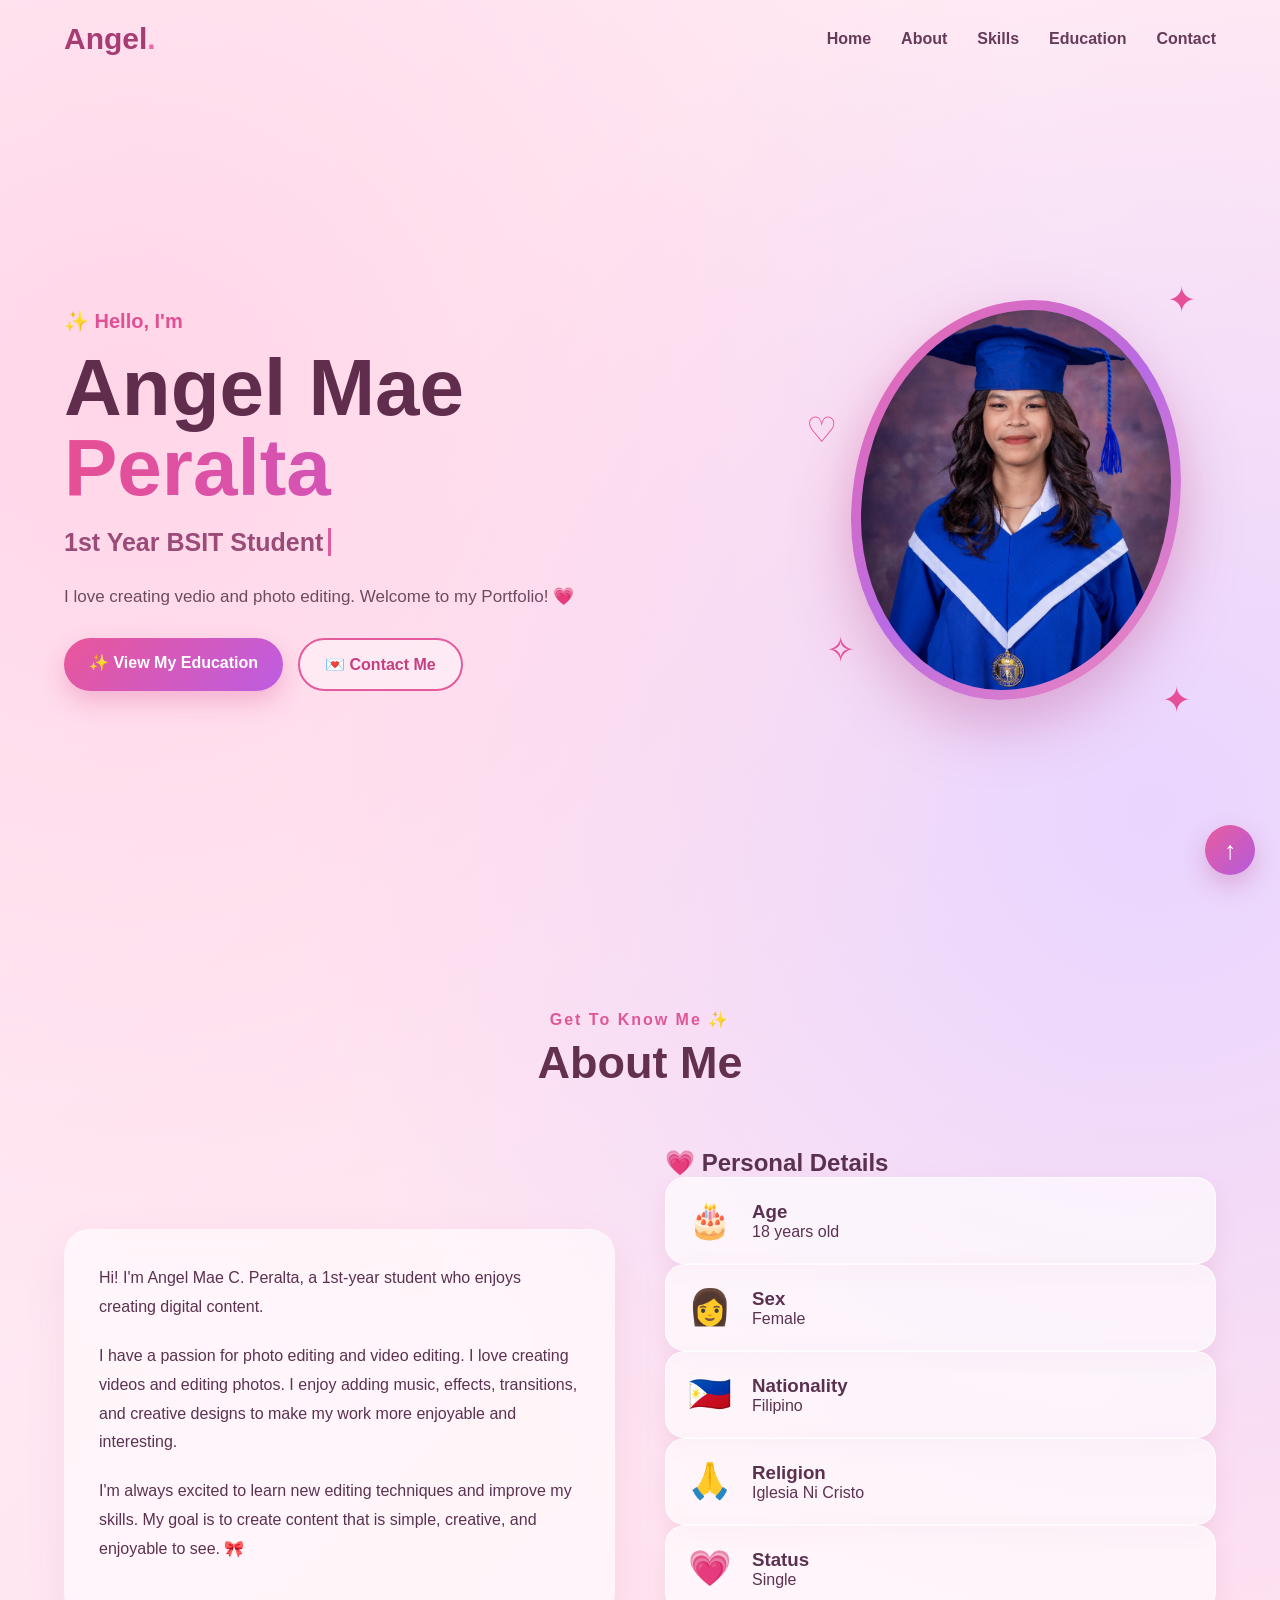
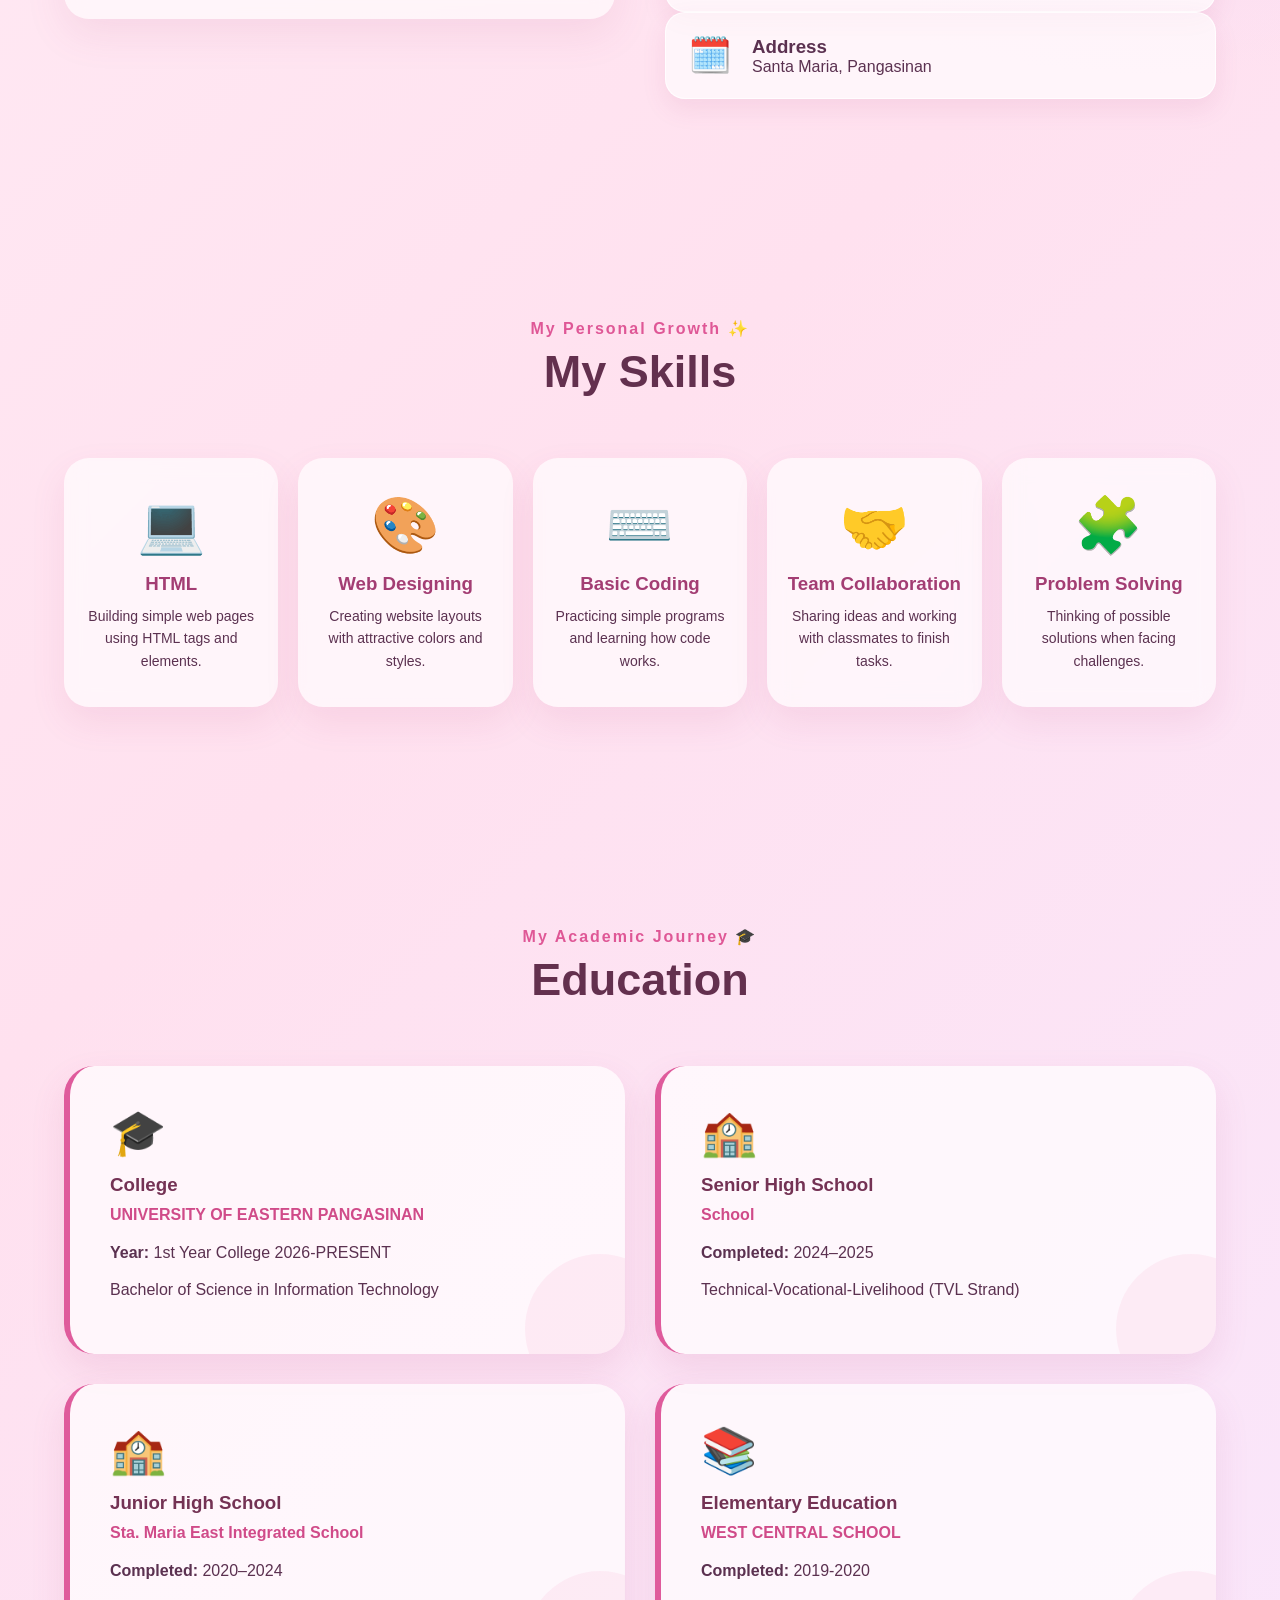
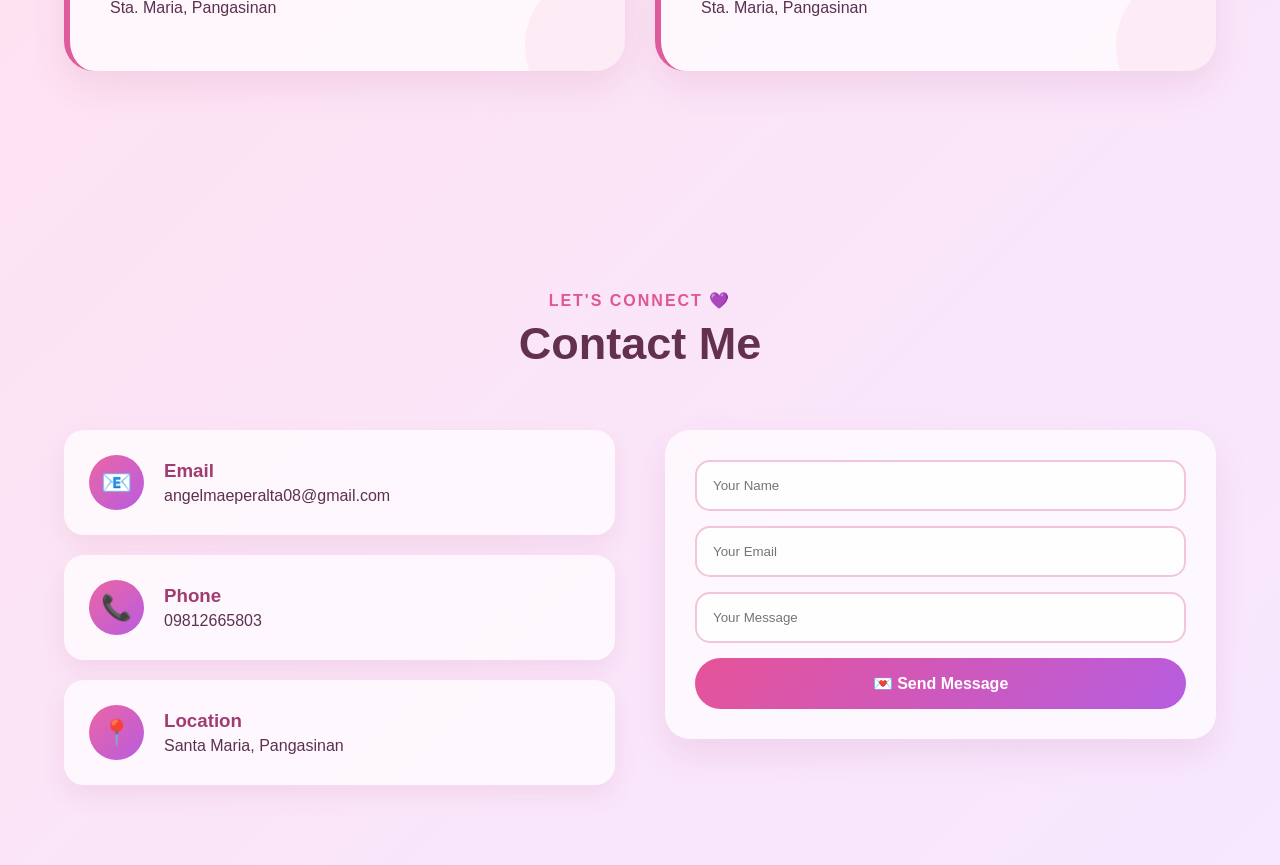
==== angel.html @ d934fa75 "Update angel.html" ====
<!DOCTYPE html>
<html lang="en">

<head>
    <meta charset="UTF-8">
    <meta name="viewport" content="width=device-width, initial-scale=1.0">

    <title>Angel Mae C. Peralta | Portfolio</title>

    <link rel="stylesheet" href="Angel.css">
</head>

<body>

    <!-- Floating Background -->
    <div class="floating-hearts">
        <span>♡</span>
        <span>♡</span>
        <span>✦</span>
        <span>♡</span>
        <span>✧</span>
        <span>♡</span>
        <span>✦</span>
    </div>

    <!-- NAVBAR -->
    <header>
        <nav class="navbar">

            <a href="#home" class="logo">
                Angel<span>.</span>
            </a>

            <ul class="nav-links">
                <li><a href="#home">Home</a></li>
                <li><a href="#about">About</a></li>
                <li><a href="#skills">Skills</a></li>
                <li><a href="#education">Education</a></li>
                <li><a href="#contact">Contact</a></li>
            </ul>

        </nav>
    </header>

    <!-- HERO -->
    <section id="home" class="hero">

        <div class="hero-content reveal">

            <p class="hello">✨ Hello, I'm</p>

            <h1>
                Angel Mae
                <span>Peralta</span>
            </h1>

            <h2>
                <span class="typing">1st Year BSIT Student</span>
            </h2>

            <p class="hero-description">
                 I love creating vedio and photo editing. Welcome to my Portfolio! 💗
            </p>

            <div class="hero-buttons">

                <a href="#education" class="btn primary-btn">
                    ✨ View My Education
                </a>

                <a href="#contact" class="btn secondary-btn">
                    💌 Contact Me
                </a>

            </div>

        </div>

        <div class="hero-image reveal">

            <div class="image-container">

                <div class="image-glow"></div>

                <!-- Change this to her actual picture filename -->
                <img src="angel.jfif" alt="Mariane Nicole Carreon">

            </div>

            <div class="sparkle sparkle-one">✦</div>
            <div class="sparkle sparkle-two">✧</div>
            <div class="sparkle sparkle-three">♡</div>
            <div class="sparkle sparkle-four">✦</div>

        </div>

    </section>

    <!-- ABOUT -->
    <section id="about" class="section">

        <div class="section-title reveal">
            <p>Get To Know Me ✨</p>
            <h2>About Me</h2>
        </div>

        <div class="about-content">

            <div class="about-text reveal">

                <p>
                    Hi! I'm Angel Mae C. Peralta,
                    a 1st-year student who enjoys creating digital 
                    content.
                </p>

                <p>
                    I have a passion for photo editing
                    and video editing. I love creating 
                    videos and editing photos. I enjoy adding music,
                    effects, transitions, and creative designs to make my
                    work more enjoyable and interesting.
                </p>

                <p>
                    I'm always excited to learn new editing techniques 
                    and improve my skills. My goal is to create content 
                    that is simple, creative, and enjoyable to see. 🎀
                </p>

            </div>

            <!-- PERSONAL INFORMATION BELOW -->
        <div class="personal-information reveal">
            <h2 class="personal-title">💗 Personal Details</h2>

            <div class="personal-grid">

                <div class="info-box">
                    <span class="info-icon">🎂</span>
                    <div>
                        <h3>Age</h3>
                        <p>18 years old</p>
                    </div>
                </div>

                <div class="info-box">
                    <span class="info-icon">👩</span>
                    <div>
                        <h3>Sex</h3>
                        <p>Female</p>
                    </div>
                </div>

                <div class="info-box">
                    <span class="info-icon">🇵🇭</span>
                    <div>
                        <h3>Nationality</h3>
                        <p>Filipino</p>
                    </div>
                </div>

                <div class="info-box">
                    <span class="info-icon">🙏</span>
                    <div>
                        <h3>Religion</h3>
                        <p>Iglesia Ni Cristo</p>
                    </div>
                </div>

                <div class="info-box">
                    <span class="info-icon">💗</span>
                    <div>
                        <h3>Status</h3>
                        <p>Single</p>
                    </div>
                </div>

                <div class="info-box">
                    <span class="info-icon">🗓️</span>
                    <div>
                        <h3>Address</h3>
                        <p>Santa Maria, Pangasinan</p>
                    </div>
               
                </div>

            </div>
        </div>

    </div>
</section>
            </div>

        </div>
    </div>

    
 </section>
 
    <!-- SKILLS -->
<section id="skills" class="section">

    <div class="section-title reveal">
        <p>My Personal Growth ✨</p>
        <h2>My Skills</h2>
    </div>

    <div class="skills-container">

        <div class="skill-card reveal">
            <div class="skill-icon">💻</div>
            <h3>HTML</h3>
            <p>Building simple web pages using HTML tags and elements.</p>
        </div>

        <div class="skill-card reveal">
            <div class="skill-icon">🎨</div>
            <h3>Web Designing</h3>
            <p>Creating website layouts with attractive colors and styles.</p>
        </div>

        <div class="skill-card reveal">
            <div class="skill-icon">⌨️</div>
            <h3>Basic Coding</h3>
            <p>Practicing simple programs and learning how code works.</p>
        </div>

        <div class="skill-card reveal">
            <div class="skill-icon">🤝</div>
            <h3>Team Collaboration</h3>
            <p>Sharing ideas and working with classmates to finish tasks.</p>
        </div>

        <div class="skill-card reveal">
            <div class="skill-icon">🧩</div>
            <h3>Problem Solving</h3>
            <p>Thinking of possible solutions when facing challenges.</p>
        </div>

    </div>

</section>

        </div>

    </section>

    <!-- EDUCATION -->
    <section id="education" class="section">

        <div class="section-title reveal">
            <p>My Academic Journey 🎓</p>
            <h2>Education</h2>
        </div>

        <div class="education-container">

            <div class="education-card reveal">

                <span class="education-icon">🎓</span>

                <h3>
                    College
                </h3>

                <h4>
                    UNIVERSITY OF EASTERN PANGASINAN
                </h4>

                <p>
                    <strong>Year:</strong> 1st Year College 2026-PRESENT
                </p>

                <p>
                    Bachelor of Science in Information Technology
                </p>

            </div>


            <div class="education-card reveal">

                <span class="education-icon">🏫</span>

                <h3>
                    Senior High School 
                </h3>

                <h4>
                     School
                </h4>

                <p>
                    <strong>Completed:</strong> 2024–2025
                </p>

                <p>
                     Technical-Vocational-Livelihood (TVL Strand) 
                </p>

            </div>


            <div class="education-card reveal">

                <span class="education-icon">🏫</span>

                <h3>
                    Junior High School 
                </h3>

                <h4>
                    Sta. Maria East Integrated School
                </h4>

                <p>
                    <strong>Completed:</strong> 2020–2024
                </p>

                <p>
                     Sta. Maria, Pangasinan 
                </p>

            </div>

            <div class="education-card reveal">

                <span class="education-icon">📚</span>

                <h3>
                    Elementary Education
                </h3>

                <h4>
                    WEST CENTRAL SCHOOL
                </h4>

                <p>
                    <strong>Completed:</strong> 2019-2020
                </p>

                <p>
                    Sta. Maria, Pangasinan
                </p>

            </div>

        </div>

    </section>

    <!-- Contact Section -->
<section id="contact" class="section contact-section">

    <div class="section-title">
        <p>LET'S CONNECT 💜</p>
        <h2>Contact Me</h2>
    </div>

    <div class="contact-container">

        <!-- Left Side -->
        <div class="contact-details">

            <div class="contact-box">
                <div class="contact-icon email-icon">📧</div>

                <div>
                    <h3>Email</h3>
                    <p>angelmaeperalta08@gmail.com</p>
                </div>
            </div>

            <div class="contact-box">
                <div class="contact-icon phone-icon">📞</div>

                <div>
                    <h3>Phone</h3>
                    <p>09812665803</p>
                </div>
            </div>

            <div class="contact-box">
                <div class="contact-icon location-icon">📍</div>

                <div>
                    <h3>Location</h3>
                    <p>Santa Maria, Pangasinan</p>
                </div>
            </div>

        </div>


        <!-- Right Side -->
        <form class="contact-form">

            <input
                type="text"
                placeholder="Your Name"
                required
            >

            <input
                type="email"
                placeholder="Your Email"
                required
            >

            <input
                placeholder="Your Message"
                required
            ></textarea>

            <button type="submit">
                💌 Send Message
            </button>

        </form>

    </div>


    </section>

    <!-- BACK TO TOP -->
    <a href="#home" class="back-top">↑</a>

    <!-- JAVASCRIPT -->
    <script>

        /* Scroll Reveal */
        const reveals = document.querySelectorAll(".reveal");

        const observer = new IntersectionObserver(
            (entries) => {
                entries.forEach((entry) => {
                    if (entry.isIntersecting) {
                        entry.target.classList.add("active");
                    }
                });
            },
            {
                threshold: 0.15
            }
        );

        reveals.forEach((element) => {
            observer.observe(element);
        });

        /* Typing Effect */
        const words = [
            "1st Year BSIT Student",
            "Future IT Professional",
            "Web Development Learner",
            "Technology Enthusiast"
        ];

        let wordIndex = 0;
        let charIndex = 0;
        let deleting = false;

        const typing = document.querySelector(".typing");

        function typeEffect() {

            const currentWord = words[wordIndex];

            if (!deleting) {

                typing.textContent =
                    currentWord.substring(0, charIndex + 1);

                charIndex++;

                if (charIndex === currentWord.length) {
                    deleting = true;
                    setTimeout(typeEffect, 1500);
                    return;
                }

            } else {

                typing.textContent =
                    currentWord.substring(0, charIndex - 1);

                charIndex--;

                if (charIndex === 0) {
                    deleting = false;
                    wordIndex = (wordIndex + 1) % words.length;
                }

            }

            setTimeout(typeEffect, deleting ? 50 : 100);
        }

        typeEffect();

        /* Navbar Scroll Effect */
        window.addEventListener("scroll", () => {

            const header = document.querySelector("header");

            if (window.scrollY > 50) {
                header.classList.add("scrolled");
            } else {
                header.classList.remove("scrolled");
            }

        });

    </script>

</body>
</html>
---- Angel.css ----
/* =========================================
   RESET
========================================= */

* {
    margin: 0;
    padding: 0;
    box-sizing: border-box;
}

html {
    scroll-behavior: smooth;
}

body {
    font-family: "Trebuchet MS", Arial, sans-serif;

    background:
        radial-gradient(
            circle at 10% 10%,
            #ffd6e8 0,
            transparent 25%
        ),
        radial-gradient(
            circle at 90% 20%,
            #e9d5ff 0,
            transparent 25%
        ),
        linear-gradient(
            135deg,
            #fff0f7,
            #ffe1ef,
            #f7e8ff
        );

    color: #5b3150;
    overflow-x: hidden;
}


/* =========================================
   FLOATING BACKGROUND
========================================= */

.floating-hearts {
    position: fixed;
    inset: 0;
    pointer-events: none;
    z-index: -1;
    overflow: hidden;
}

.floating-hearts span {
    position: absolute;
    bottom: -50px;

    color: rgba(236, 90, 160, 0.35);

    font-size: 25px;

    animation:
        floatUp 12s linear infinite;
}

.floating-hearts span:nth-child(1) {
    left: 10%;
    animation-delay: 0s;
}

.floating-hearts span:nth-child(2) {
    left: 25%;
    animation-delay: 3s;
}

.floating-hearts span:nth-child(3) {
    left: 40%;
    animation-delay: 6s;
}

.floating-hearts span:nth-child(4) {
    left: 55%;
    animation-delay: 1s;
}

.floating-hearts span:nth-child(5) {
    left: 70%;
    animation-delay: 4s;
}

.floating-hearts span:nth-child(6) {
    left: 85%;
    animation-delay: 7s;
}

.floating-hearts span:nth-child(7) {
    left: 95%;
    animation-delay: 2s;
}

@keyframes floatUp {

    0% {
        transform:
            translateY(0)
            rotate(0deg);
        opacity: 0;
    }

    10% {
        opacity: 1;
    }

    50% {
        transform:
            translateY(-50vh)
            rotate(180deg);
    }

    100% {
        transform:
            translateY(-110vh)
            rotate(360deg);
        opacity: 0;
    }
}


/* =========================================
   NAVBAR
========================================= */

header {
    position: fixed;
    top: 0;
    left: 0;

    width: 100%;

    z-index: 1000;

    transition: 0.4s;
}

header.scrolled {
    background: rgba(255, 255, 255, 0.75);

    backdrop-filter: blur(15px);

    box-shadow:
        0 5px 25px rgba(180, 65, 130, 0.15);
}

.navbar {
    width: 90%;
    max-width: 1200px;

    margin: auto;

    padding: 22px 0;

    display: flex;
    justify-content: space-between;
    align-items: center;
}

.logo {
    text-decoration: none;

    font-size: 30px;
    font-weight: bold;

    color: #a83b72;

    transition: 0.3s;
}

.logo span {
    color: #ed68a5;
}

.logo:hover {
    transform: scale(1.1);
}

.nav-links {
    display: flex;

    list-style: none;

    gap: 30px;
}

.nav-links a {
    position: relative;

    text-decoration: none;

    color: #663b58;

    font-weight: bold;

    transition: 0.3s;
}

.nav-links a::after {
    content: "";

    position: absolute;

    left: 50%;
    bottom: -8px;

    width: 0;
    height: 3px;

    border-radius: 10px;

    background: #e85b9d;

    transform: translateX(-50%);

    transition: 0.3s;
}

.nav-links a:hover {
    color: #e24991;
}

.nav-links a:hover::after {
    width: 100%;
}


/* =========================================
   HERO
========================================= */

.hero {
    min-height: 100vh;

    width: 90%;
    max-width: 1200px;

    margin: auto;

    display: flex;

    justify-content: space-between;
    align-items: center;

    gap: 60px;

    padding-top: 100px;
}

.hero-content {
    flex: 1;
}

.hello {
    color: #e25094;

    font-size: 20px;
    font-weight: bold;

    margin-bottom: 15px;

    animation:
        slideDown 1s ease;
}

.hero h1 {
    font-size: clamp(45px, 7vw, 80px);

    line-height: 1;

    color: #602d4d;

    animation:
        slideLeft 1s ease;
}

.hero h1 span {
    display: block;

    background:
        linear-gradient(
            90deg,
            #e64f94,
            #b65be8,
            #e64f94
        );

    background-size: 200%;

    -webkit-background-clip: text;
    -webkit-text-fill-color: transparent;

    animation:
        gradientMove 4s linear infinite;
}

.hero h2 {
    margin-top: 20px;

    color: #9b4b78;

    font-size: 25px;
}

.typing {
    border-right: 3px solid #e45a9c;

    padding-right: 5px;

    animation:
        blink 0.7s infinite;
}

@keyframes blink {

    50% {
        border-color: transparent;
    }
}

.hero-description {
    max-width: 600px;

    margin: 25px 0;

    line-height: 1.8;

    font-size: 17px;

    color: #704961;
}


/* =========================================
   BUTTONS
========================================= */

.hero-buttons {
    display: flex;

    gap: 15px;

    flex-wrap: wrap;
}

.btn {
    display: inline-block;

    padding: 15px 25px;

    border-radius: 50px;

    text-decoration: none;

    font-weight: bold;

    transition: 0.4s;

    position: relative;

    overflow: hidden;
}

.primary-btn {
    background:
        linear-gradient(
            135deg,
            #e95699,
            #bd5de2
        );

    color: white;

    box-shadow:
        0 10px 25px rgba(220, 72, 145, 0.3);
}

.primary-btn:hover {
    transform:
        translateY(-6px)
        scale(1.03);

    box-shadow:
        0 15px 35px rgba(220, 72, 145, 0.45);
}

.secondary-btn {
    border: 2px solid #e35b9c;

    color: #c63f80;

    background: rgba(255,255,255,0.4);
}

.secondary-btn:hover {
    background: #e35b9c;

    color: white;

    transform: translateY(-6px);
}


/* =========================================
   HERO IMAGE
========================================= */

.hero-image {
    position: relative;

    width: 400px;
    height: 500px;

    display: flex;

    justify-content: center;
    align-items: center;
}

.image-container {
    position: relative;

    width: 330px;
    height: 400px;

    padding: 10px;

    border-radius:
        55% 45% 55% 45%;

    background:
        linear-gradient(
            135deg,
            #f16ca9,
            #b86be5,
            #f58ab9
        );

    animation:
        morph 8s ease-in-out infinite,
        floatImage 4s ease-in-out infinite;

    box-shadow:
        0 25px 60px rgba(181, 69, 133, 0.35);
}

.image-container img {
    width: 100%;
    height: 100%;

    object-fit: cover;

    border-radius:
        55% 45% 55% 45%;

    display: block;
}

.image-glow {
    position: absolute;

    inset: -25px;

    border-radius: 50%;

    background:
        radial-gradient(
            circle,
            rgba(239, 100, 171, 0.35),
            transparent 65%
        );

    z-index: -1;

    animation:
        pulse 2s ease-in-out infinite;
}

@keyframes morph {

    0%, 100% {
        border-radius:
            55% 45% 55% 45%;
    }

    50% {
        border-radius:
            45% 55% 45% 55%;
    }
}

@keyframes floatImage {

    0%, 100% {
        transform: translateY(0);
    }

    50% {
        transform: translateY(-18px);
    }
}

@keyframes pulse {

    0%, 100% {
        transform: scale(0.9);
        opacity: 0.5;
    }

    50% {
        transform: scale(1.15);
        opacity: 1;
    }
}


/* =========================================
   SPARKLES
========================================= */

.sparkle {
    position: absolute;

    color: #e64f99;

    font-size: 35px;

    animation:
        sparkleMove 2s ease-in-out infinite;
}

.sparkle-one {
    top: 30px;
    right: 20px;
}

.sparkle-two {
    bottom: 80px;
    left: 10px;

    animation-delay: 0.5s;
}

.sparkle-three {
    top: 160px;
    left: -10px;

    animation-delay: 1s;
}

.sparkle-four {
    bottom: 30px;
    right: 25px;

    animation-delay: 1.5s;
}

@keyframes sparkleMove {

    0%, 100% {
        transform:
            scale(1)
            rotate(0deg);
        opacity: 0.5;
    }

    50% {
        transform:
            scale(1.5)
            rotate(180deg);
        opacity: 1;
    }
}


/* =========================================
   SECTIONS
========================================= */

.section {
    width: 90%;
    max-width: 1200px;

    margin: auto;

    padding: 110px 0;
}

.section-title {
    text-align: center;

    margin-bottom: 60px;
}

.section-title p {
    color: #df5796;

    font-weight: bold;

    letter-spacing: 2px;
}

.section-title h2 {
    font-size: 45px;

    margin-top: 8px;

    color: #63304e;
}


/* =========================================
   SCROLL REVEAL
========================================= */

.reveal {
    opacity: 0;

    transform:
        translateY(60px);

    transition:
        opacity 0.8s ease,
        transform 0.8s ease;
}

.reveal.active {
    opacity: 1;

    transform:
        translateY(0);
}


/* =========================================
   ABOUT
========================================= */

.about-content {
    display: grid;

    grid-template-columns:
        1fr 1fr;

    gap: 50px;

    align-items: center;
}

.about-text {
    background:
        rgba(255,255,255,0.6);

    padding: 35px;

    border-radius: 25px;

    box-shadow:
        0 15px 40px rgba(173, 72, 125, 0.1);

    backdrop-filter: blur(10px);
}

.about-text p {
    line-height: 1.8;

    margin-bottom: 20px;
}

.about-text strong {
    color: #d64689;
}

.about-info {
    display: flex;

    flex-direction: column;

    gap: 20px;
}

.info-box {
    display: flex;

    align-items: center;

    gap: 20px;

    padding: 22px;

    background:
        rgba(255,255,255,0.65);

    border-radius: 20px;

    border: 1px solid rgba(255,255,255,0.8);

    box-shadow:
        0 10px 25px rgba(181, 67, 128, 0.1);

    transition: 0.4s;
}

.info-box:hover {
    transform:
        translateX(12px)
        scale(1.02);

    box-shadow:
        0 15px 35px rgba(181, 67, 128, 0.2);
}

.info-icon {
    font-size: 35px;
}


/* =========================================
   SKILLS
========================================= */

.skills-container {
    display: grid;

    grid-template-columns:
        repeat(5, 1fr);

    gap: 20px;
}

.skill-card {
    position: relative;

    text-align: center;

    padding: 35px 20px;

    border-radius: 25px;

    background:
        rgba(255,255,255,0.65);

    backdrop-filter: blur(10px);

    box-shadow:
        0 15px 35px rgba(183, 69, 132, 0.1);

    transition:
        0.5s cubic-bezier(.17,.67,.32,1.3);

    overflow: hidden;
}

.skill-card::before {
    content: "";

    position: absolute;

    top: 0;
    left: -100%;

    width: 100%;
    height: 4px;

    background:
        linear-gradient(
            90deg,
            #ec5b9d,
            #b65de1
        );

    transition: 0.5s;
}

.skill-card:hover::before {
    left: 0;
}

.skill-card:hover {
    transform:
        translateY(-15px)
        rotate(-2deg);

    box-shadow:
        0 25px 45px rgba(183, 69, 132, 0.2);
}

.skill-icon {
    font-size: 55px;

    margin-bottom: 15px;

    display: inline-block;

    animation:
        iconFloat 3s ease-in-out infinite;
}

.skill-card:nth-child(2) .skill-icon {
    animation-delay: .4s;
}

.skill-card:nth-child(3) .skill-icon {
    animation-delay: .8s;
}

.skill-card:nth-child(4) .skill-icon {
    animation-delay: 1.2s;
}

.skill-card:nth-child(5) .skill-icon {
    animation-delay: 1.6s;
}

@keyframes iconFloat {

    0%, 100% {
        transform: translateY(0);
    }

    50% {
        transform: translateY(-8px) rotate(5deg);
    }
}

.skill-card h3 {
    color: #a33d73;

    margin-bottom: 10px;
}

.skill-card p {
    line-height: 1.6;

    font-size: 14px;
}


/* =========================================
   EDUCATION
========================================= */

.education-container {
    display: grid;

    grid-template-columns:
        repeat(2, 1fr);

    gap: 30px;
}

.education-card {
    position: relative;

    padding: 40px;

    background:
        rgba(255,255,255,0.7);

    border-radius: 30px;

    border-left:
        6px solid #df5b9c;

    box-shadow:
        0 15px 35px rgba(183, 69, 132, 0.12);

    transition: 0.4s;

    overflow: hidden;
}

.education-card::after {
    content: "";

    position: absolute;

    width: 150px;
    height: 150px;

    border-radius: 50%;

    background:
        rgba(233, 91, 157, 0.08);

    right: -50px;
    bottom: -50px;

    transition: 0.5s;
}

.education-card:hover {
    transform:
        translateY(-10px);

    box-shadow:
        0 25px 50px rgba(183, 69, 132, 0.2);
}

.education-card:hover::after {
    transform: scale(2);
}

.education-icon {
    font-size: 45px;
}

.education-card h3 {
    margin: 15px 0 10px;

    color: #743254;
}

.education-card h4 {
    color: #d04b89;

    margin-bottom: 15px;
}

.education-card p {
    line-height: 1.7;

    margin-bottom: 10px;
}


/* =========================================
   CONTACT
========================================= */

.contact-section {
    padding-bottom: 80px;
}

.contact-container {
    display: grid;

    grid-template-columns:
        1fr 1fr;

    gap: 50px;

    align-items: start;
}

.contact-details {
    display: flex;

    flex-direction: column;

    gap: 20px;
}

.contact-box {
    display: flex;

    align-items: center;

    gap: 20px;

    padding: 25px;

    background:
        rgba(255,255,255,0.7);

    border-radius: 20px;

    box-shadow:
        0 10px 25px rgba(183, 69, 132, 0.1);

    transition: 0.4s;
}

.contact-box:hover {
    transform:
        translateX(10px);

    box-shadow:
        0 15px 35px rgba(183, 69, 132, 0.2);
}

.contact-icon {
    width: 55px;
    height: 55px;

    display: flex;

    justify-content: center;
    align-items: center;

    border-radius: 50%;

    background:
        linear-gradient(
            135deg,
            #ec65a4,
            #b85ce0
        );

    font-size: 25px;

    color: white;

    flex-shrink: 0;
}

.contact-box h3 {
    color: #9f3c72;

    margin-bottom: 5px;
}

.contact-form {
    display: flex;

    flex-direction: column;

    gap: 15px;

    padding: 30px;

    background:
        rgba(255,255,255,0.7);

    border-radius: 25px;

    box-shadow:
        0 15px 35px rgba(183, 69, 132, 0.12);
}

.contact-form input,
.contact-form textarea {
    width: 100%;

    padding: 16px;

    border: 2px solid #f2c5dc;

    border-radius: 15px;

    outline: none;

    font-family: inherit;

    background:
        rgba(255,255,255,0.8);

    color: #63304e;

    transition: 0.3s;

    resize: vertical;
}

.contact-form input:focus,
.contact-form textarea:focus {
    border-color: #dc5796;

    box-shadow:
        0 0 0 4px rgba(220,87,150,0.1);

    transform: scale(1.01);
}

.contact-form button {
    padding: 16px;

    border: none;

    border-radius: 50px;

    background:
        linear-gradient(
            135deg,
            #e65398,
            #b65de0
        );

    color: white;

    font-weight: bold;

    font-size: 16px;

    cursor: pointer;

    transition: 0.4s;
}

.contact-form button:hover {
    transform:
        translateY(-5px);

    box-shadow:
        0 15px 30px rgba(211, 76, 143, 0.3);
}


/* =========================================
   FOOTER
========================================= */

footer {
    text-align: center;

    padding: 35px 20px;

    background:
        rgba(255,255,255,0.55);

    border-top:
        1px solid rgba(255,255,255,0.8);

    color: #75415f;

    line-height: 2;
}

footer strong {
    color: #d7478b;
}


/* =========================================
   BACK TO TOP
========================================= */

.back-top {
    position: fixed;

    right: 25px;
    bottom: 25px;

    width: 50px;
    height: 50px;

    display: flex;

    align-items: center;
    justify-content: center;

    border-radius: 50%;

    text-decoration: none;

    color: white;

    font-size: 25px;

    background:
        linear-gradient(
            135deg,
            #e85c9e,
            #b45bdd
        );

    box-shadow:
        0 10px 25px rgba(183, 69, 132, 0.3);

    transition: 0.3s;

    animation:
        bounce 2s infinite;
}

.back-top:hover {
    transform:
        scale(1.15);

    animation: none;
}

@keyframes bounce {

    0%, 100% {
        transform: translateY(0);
    }

    50% {
        transform: translateY(-8px);
    }
}


/* =========================================
   GENERAL ANIMATIONS
========================================= */

@keyframes slideDown {

    from {
        opacity: 0;
        transform: translateY(-40px);
    }

    to {
        opacity: 1;
        transform: translateY(0);
    }
}

@keyframes slideLeft {

    from {
        opacity: 0;
        transform: translateX(-70px);
    }

    to {
        opacity: 1;
        transform: translateX(0);
    }
}

@keyframes gradientMove {

    0% {
        background-position: 0%;
    }

    100% {
        background-position: 200%;
    }
}


/* =========================================
   RESPONSIVE
========================================= */

@media (max-width: 1000px) {

    .skills-container {
        grid-template-columns:
            repeat(2, 1fr);
    }

    .hero {
        flex-direction: column;

        text-align: center;

        padding-top: 150px;
    }

    .hero-description {
        margin-left: auto;
        margin-right: auto;
    }

    .hero-buttons {
        justify-content: center;
    }

    .hero-image {
        margin-top: 30px;
    }

}


@media (max-width: 750px) {

    .navbar {
        flex-direction: column;

        gap: 15px;
    }

    .nav-links {
        gap: 15px;

        flex-wrap: wrap;

        justify-content: center;
    }

    .about-content,
    .education-container,
    .contact-container {
        grid-template-columns: 1fr;
    }

    .skills-container {
        grid-template-columns: 1fr;
    }

    .hero h1 {
        font-size: 50px;
    }

    .hero-image {
        width: 100%;
    }

    .image-container {
        width: 280px;
        height: 350px;
    }

    .section-title h2 {
        font-size: 38px;
    }

}


@media (max-width: 450px) {

    .nav-links {
        font-size: 13px;

        gap: 10px;
    }

    .hero h1 {
        font-size: 42px;
    }

    .hero h2 {
        font-size: 19px;
    }

    .hero-description {
        font-size: 15px;
    }

    .image-container {
        width: 250px;
        height: 320px;
    }

    .section {
        padding: 80px 0;
    }
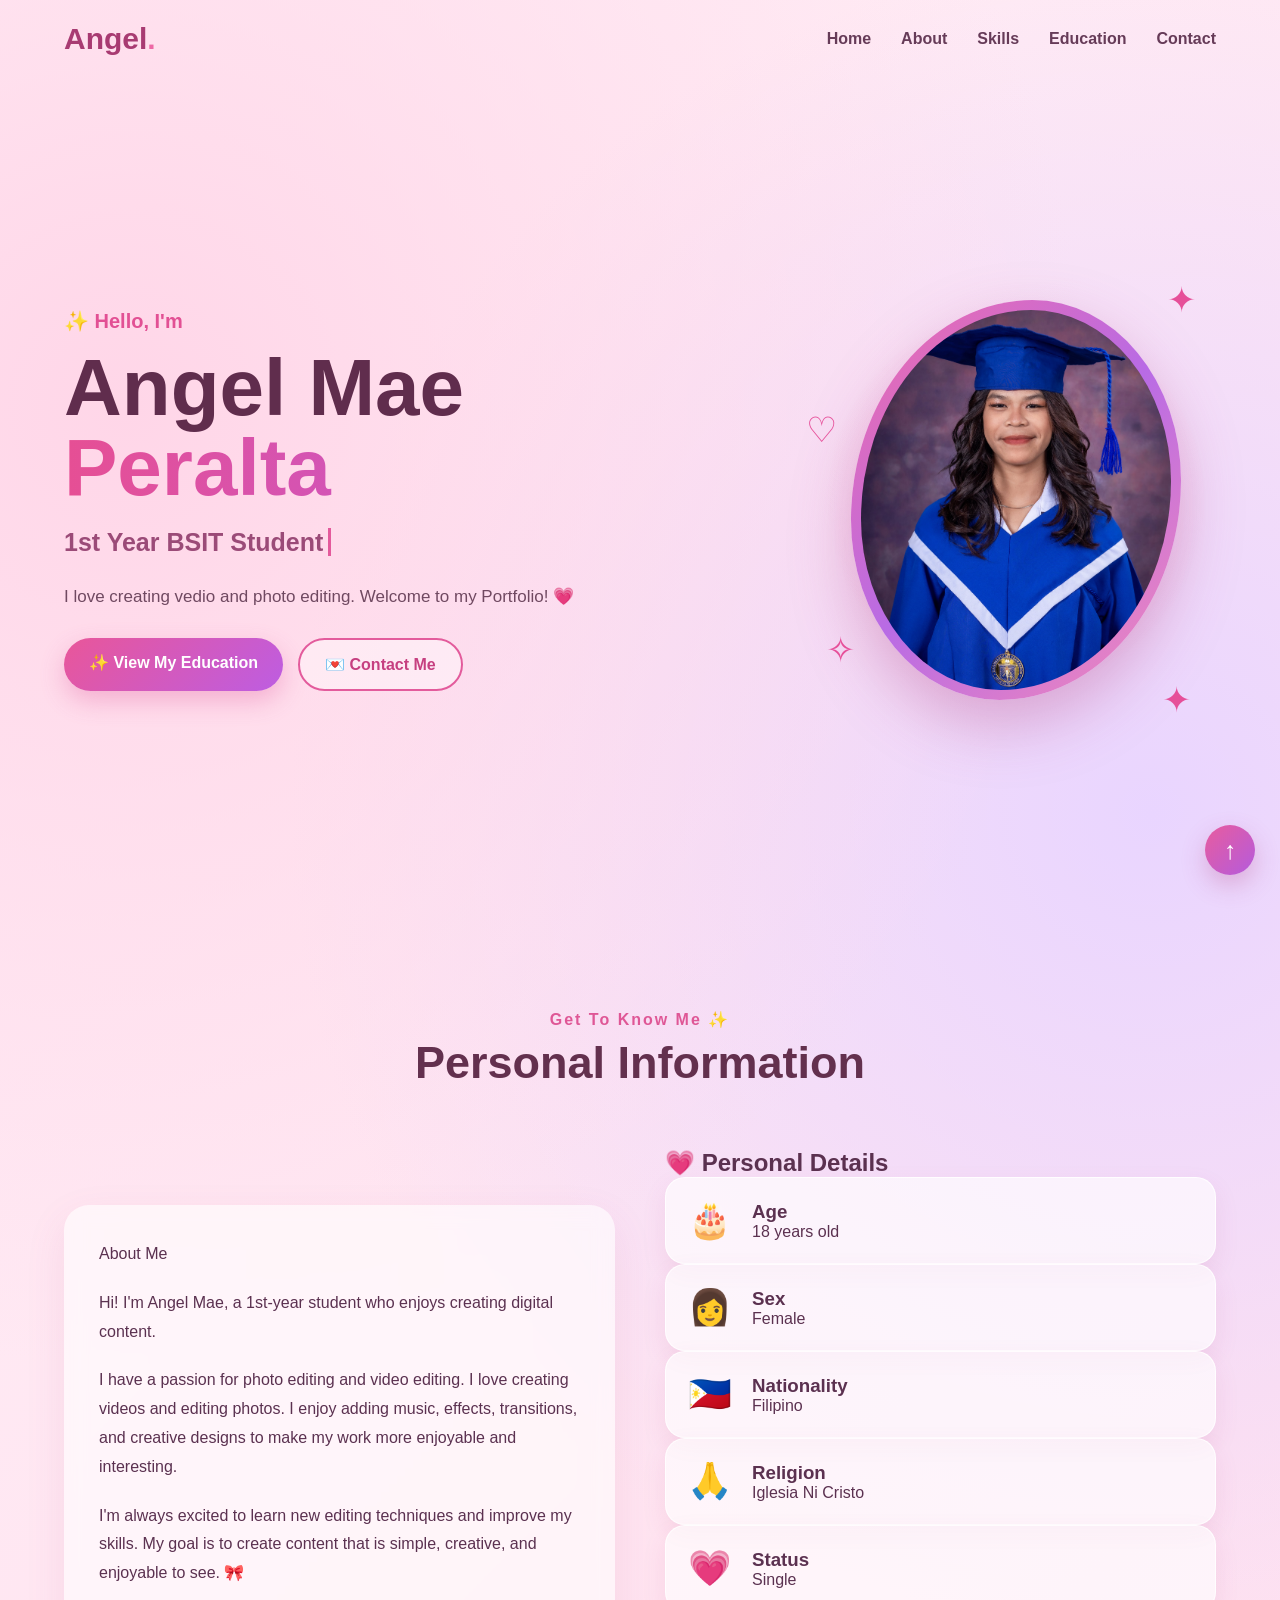
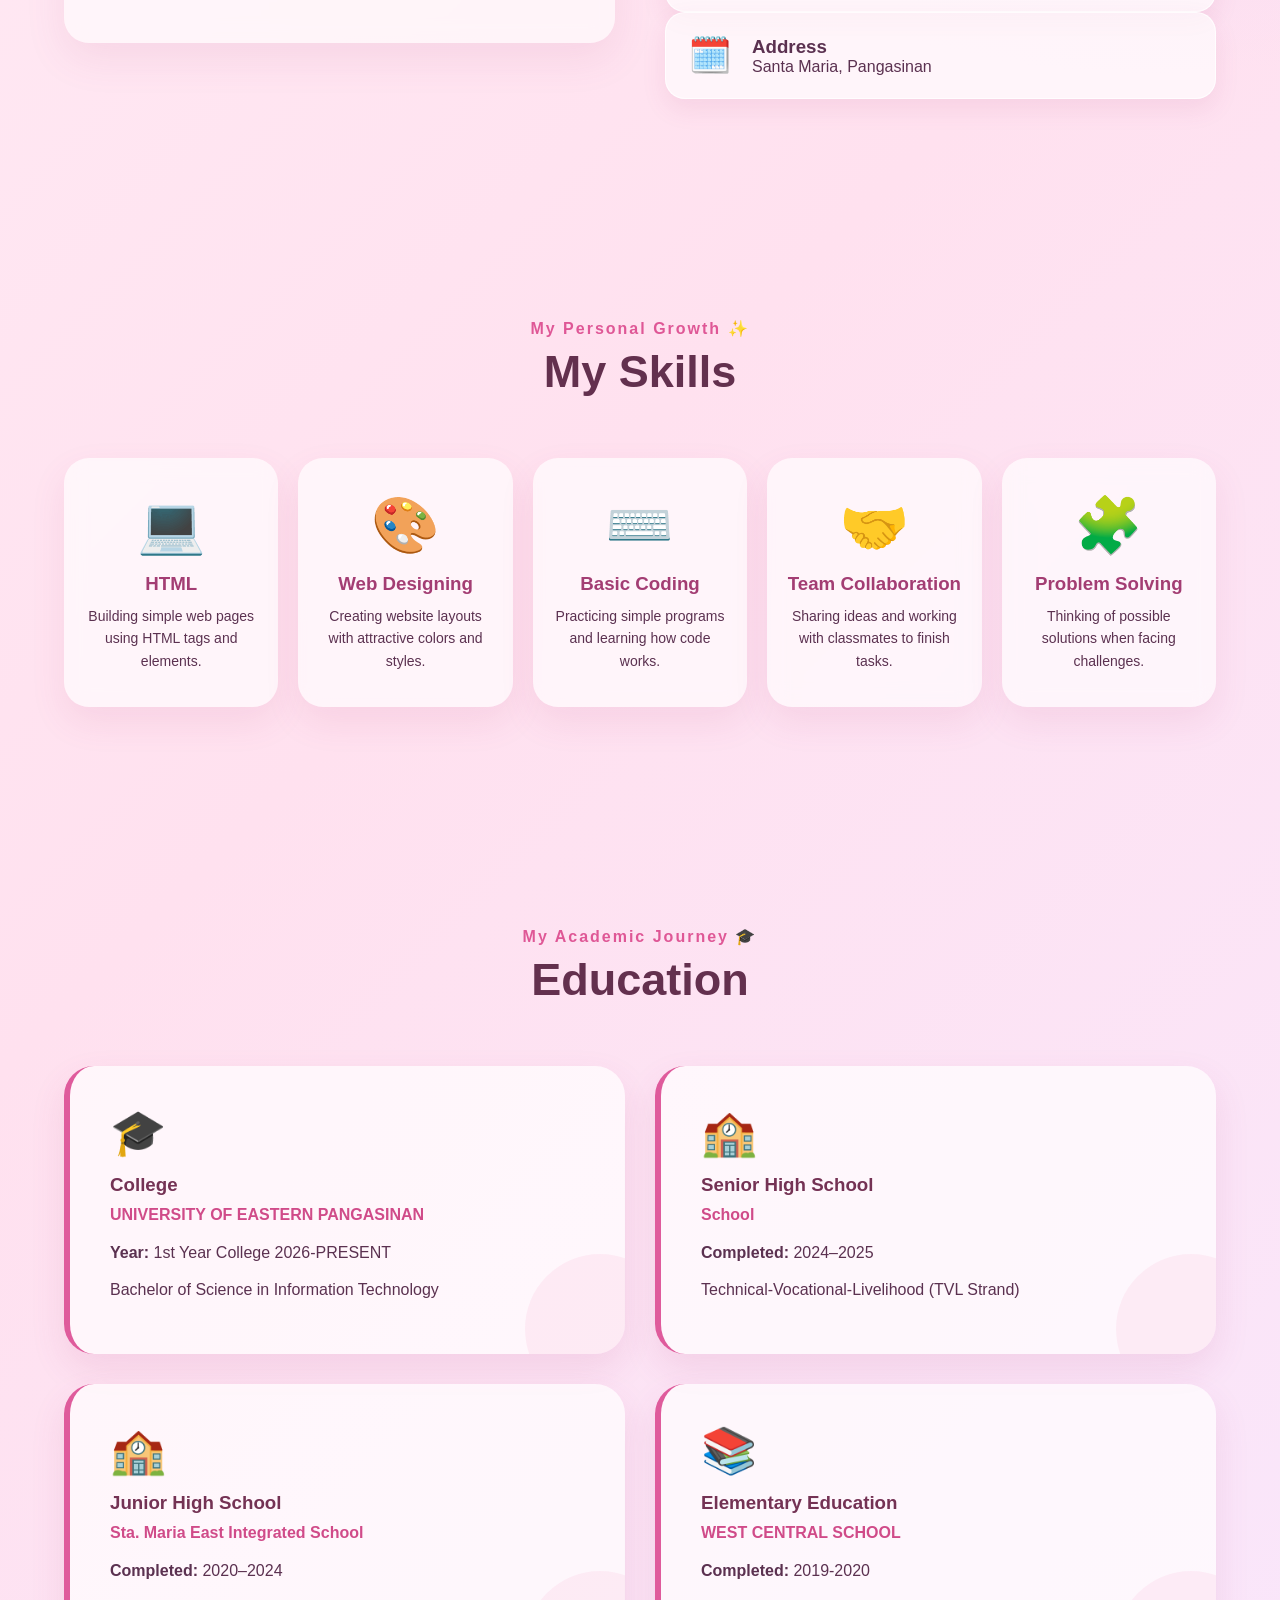
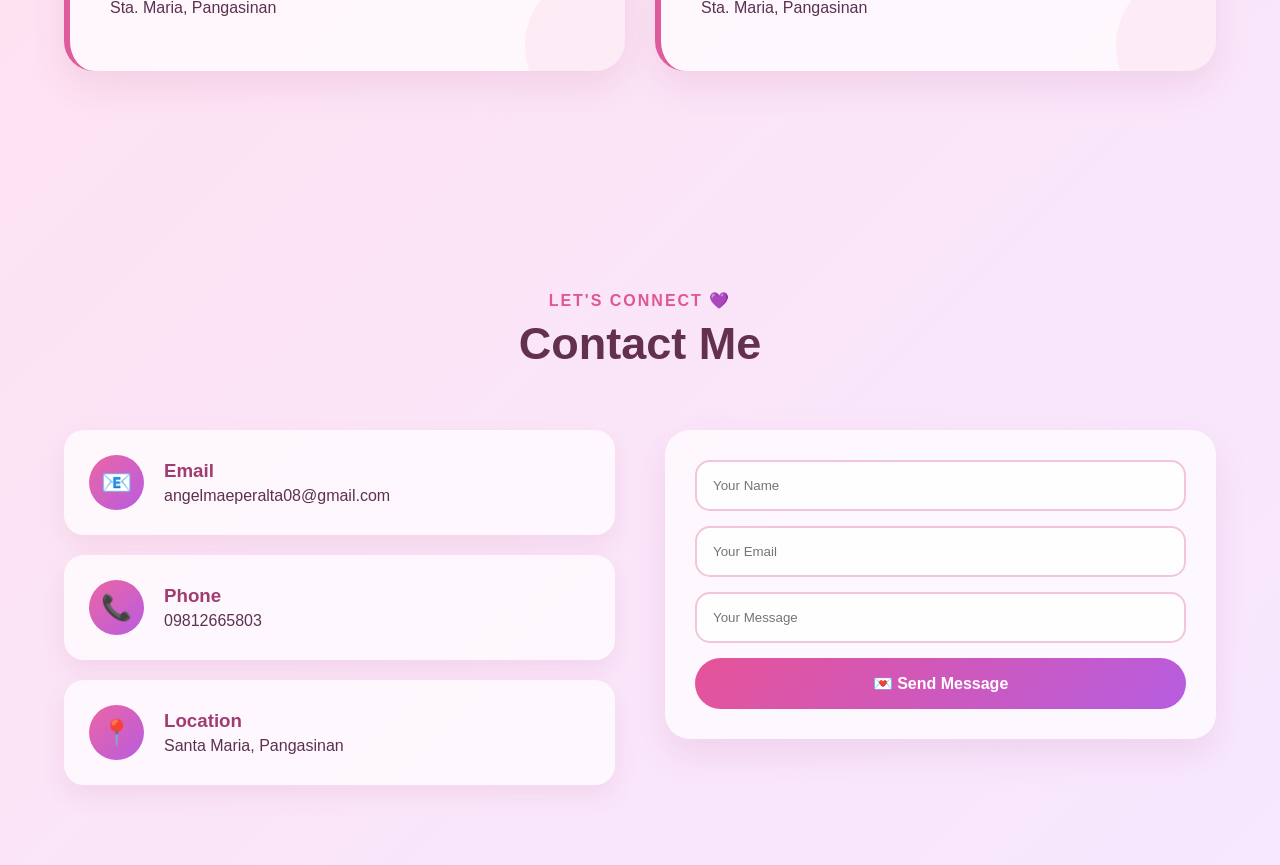
==== commit 47561132: "Update angel.html" ====
--- a/angel.html
+++ b/angel.html
@@ -101,15 +101,15 @@
 
         <div class="section-title reveal">
             <p>Get To Know Me ✨</p>
-            <h2>About Me</h2>
+            <h2>Personal Information</h2>
         </div>
 
         <div class="about-content">
 
             <div class="about-text reveal">
-
-                <p>
-                    Hi! I'm Angel Mae C. Peralta,
+                <p>About Me</p>
+                <p>
+                    Hi! I'm Angel Mae,
                     a 1st-year student who enjoys creating digital 
                     content.
                 </p>
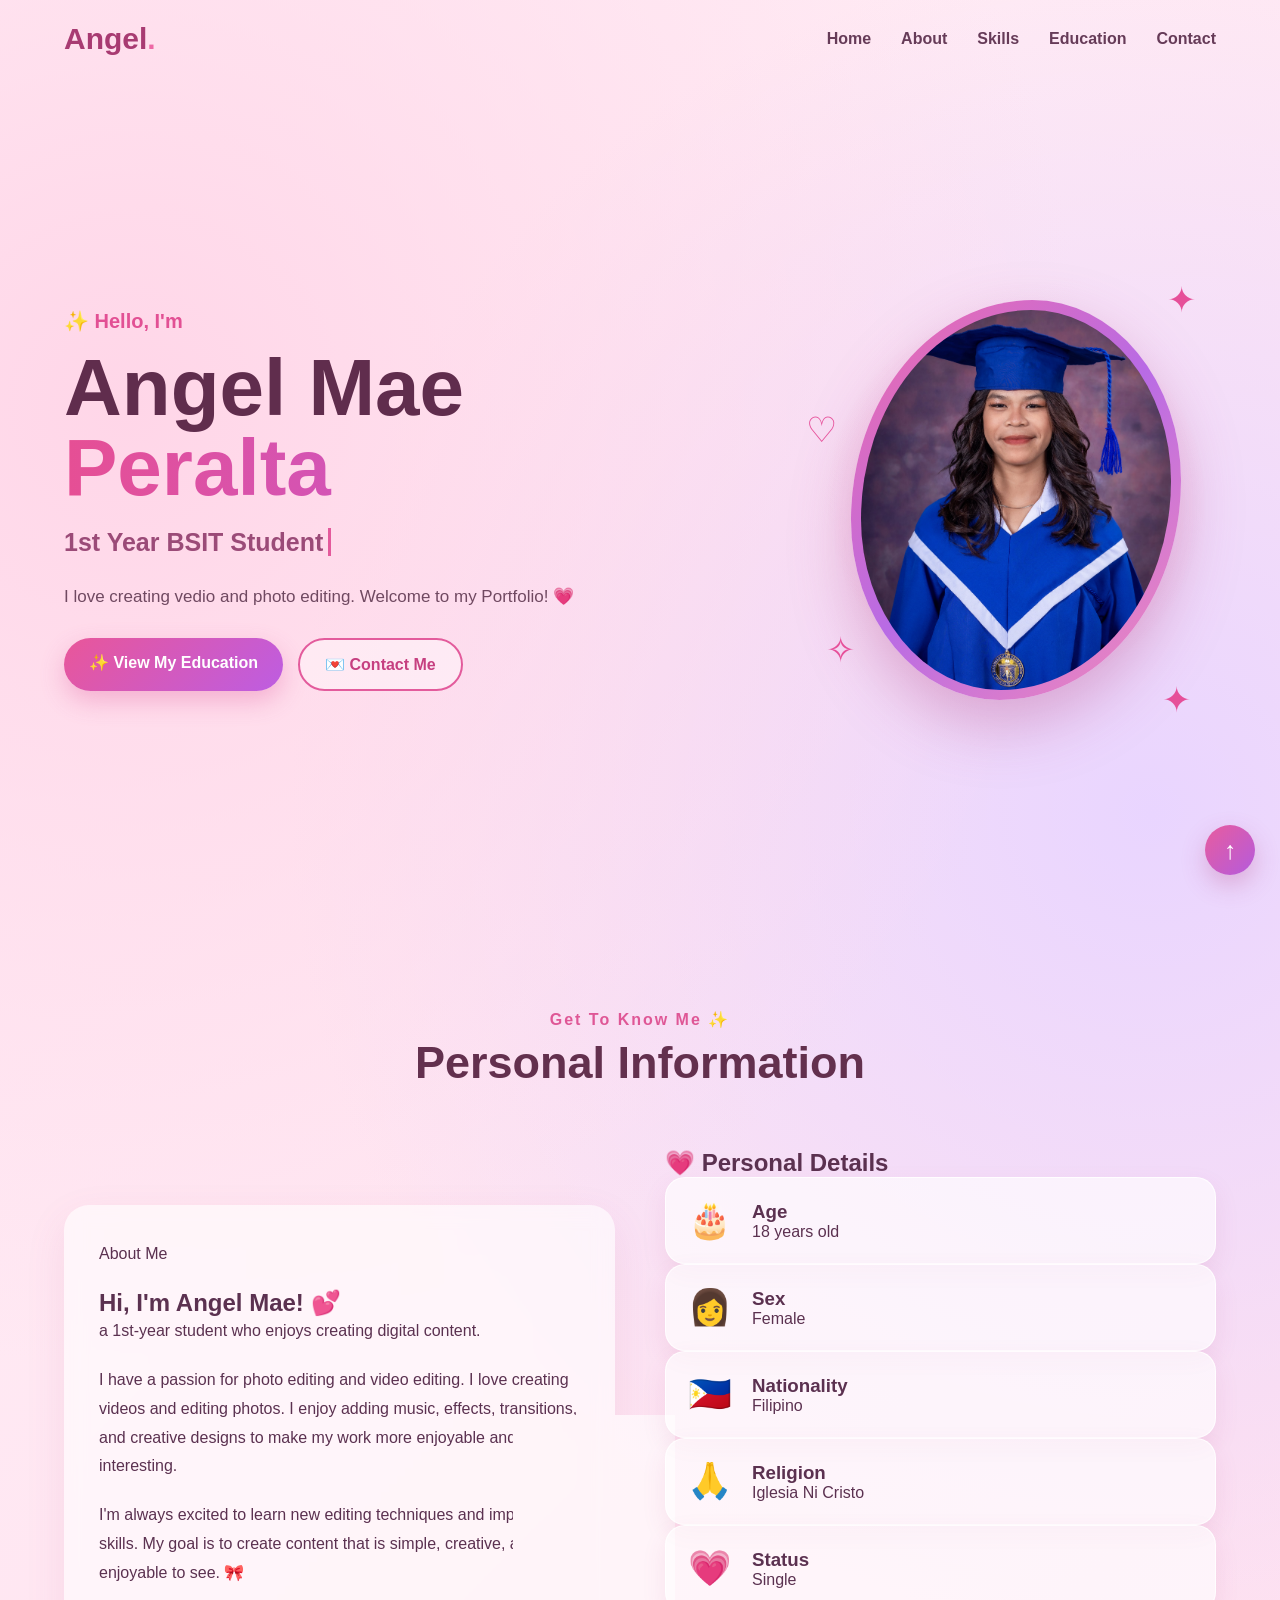
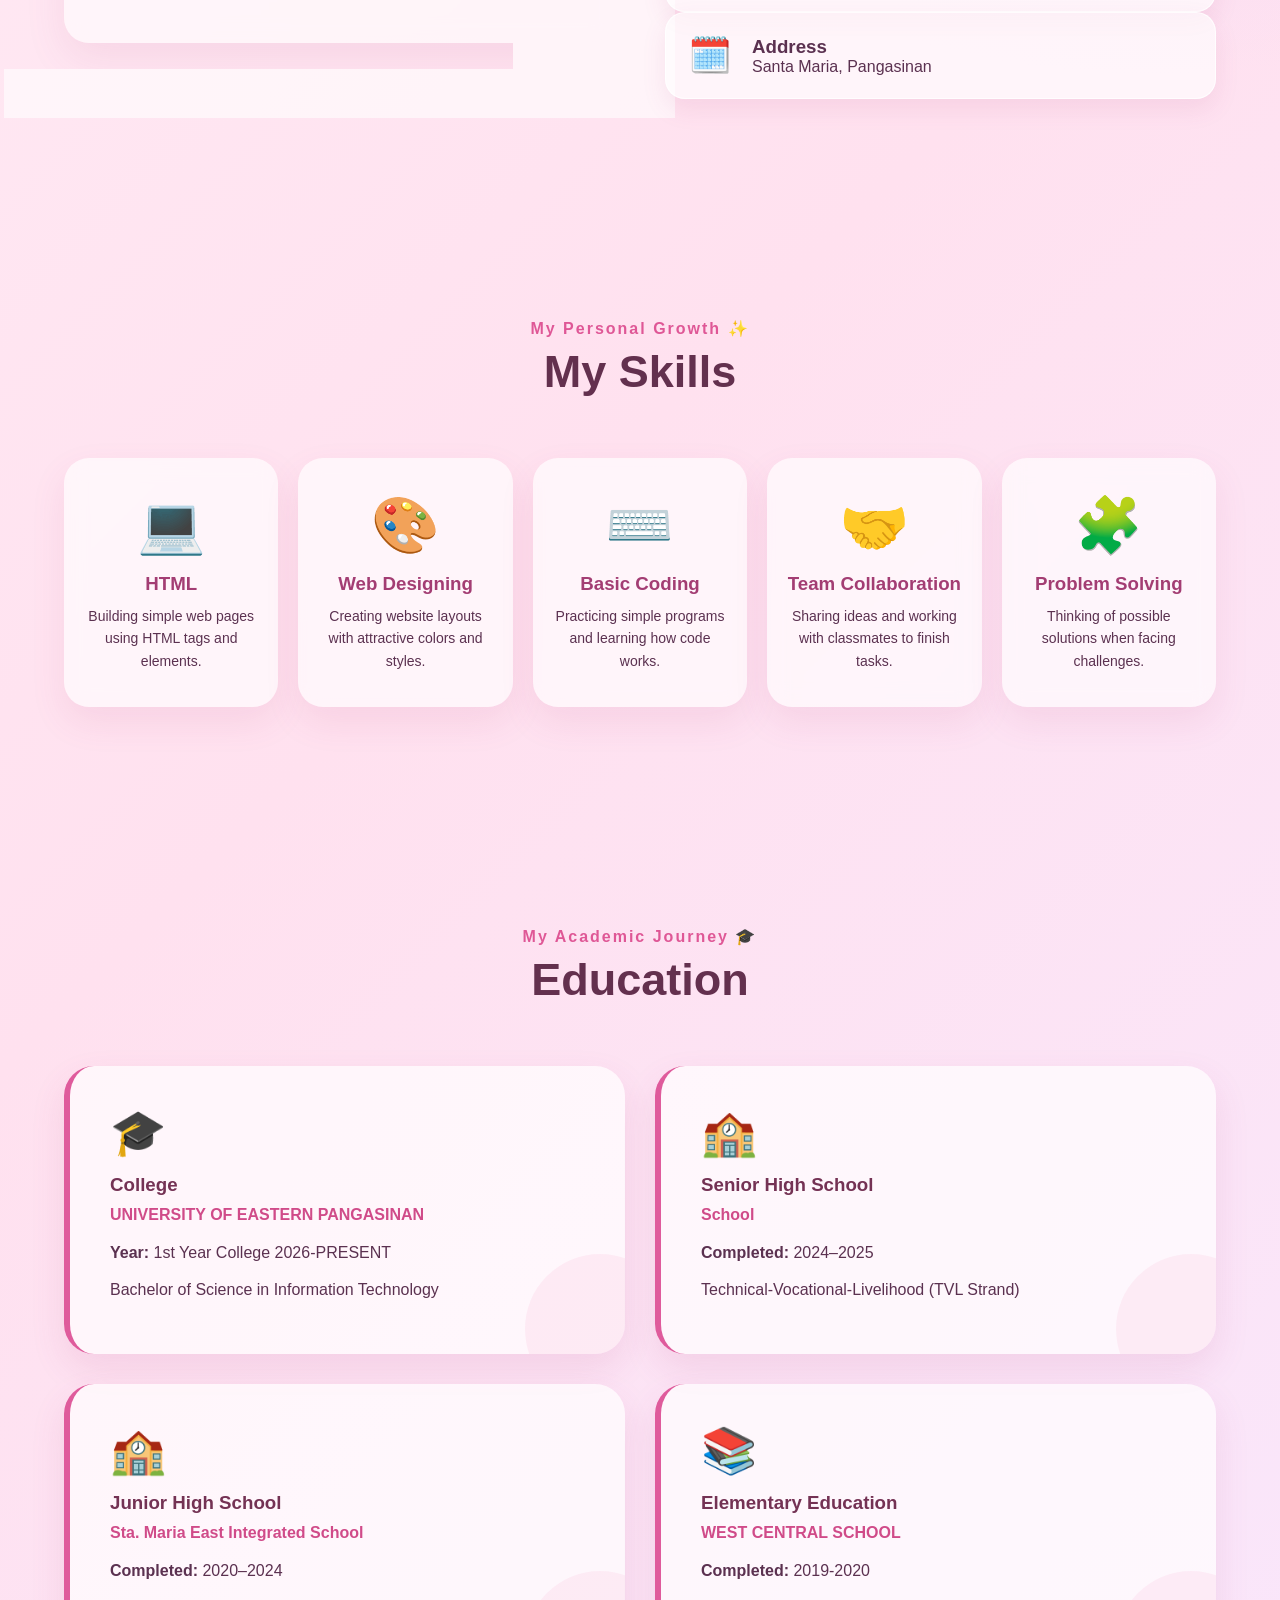
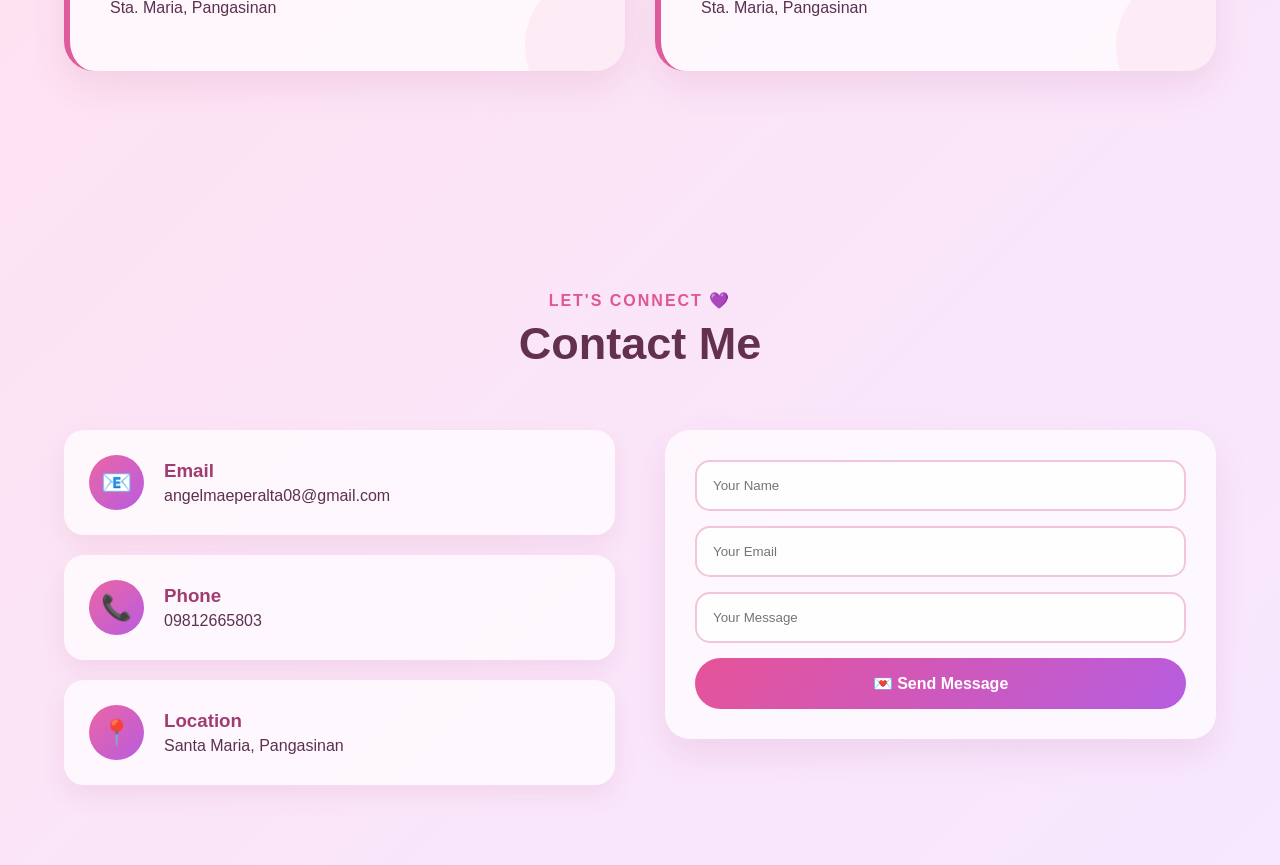
==== commit 86f67887: "Update angel.html" ====
--- a/angel.html
+++ b/angel.html
@@ -108,8 +108,8 @@
 
             <div class="about-text reveal">
                 <p>About Me</p>
-                <p>
-                    Hi! I'm Angel Mae,
+                <h2>Hi, I'm Angel Mae! 💕</h2>
+                <p>
                     a 1st-year student who enjoys creating digital 
                     content.
                 </p>
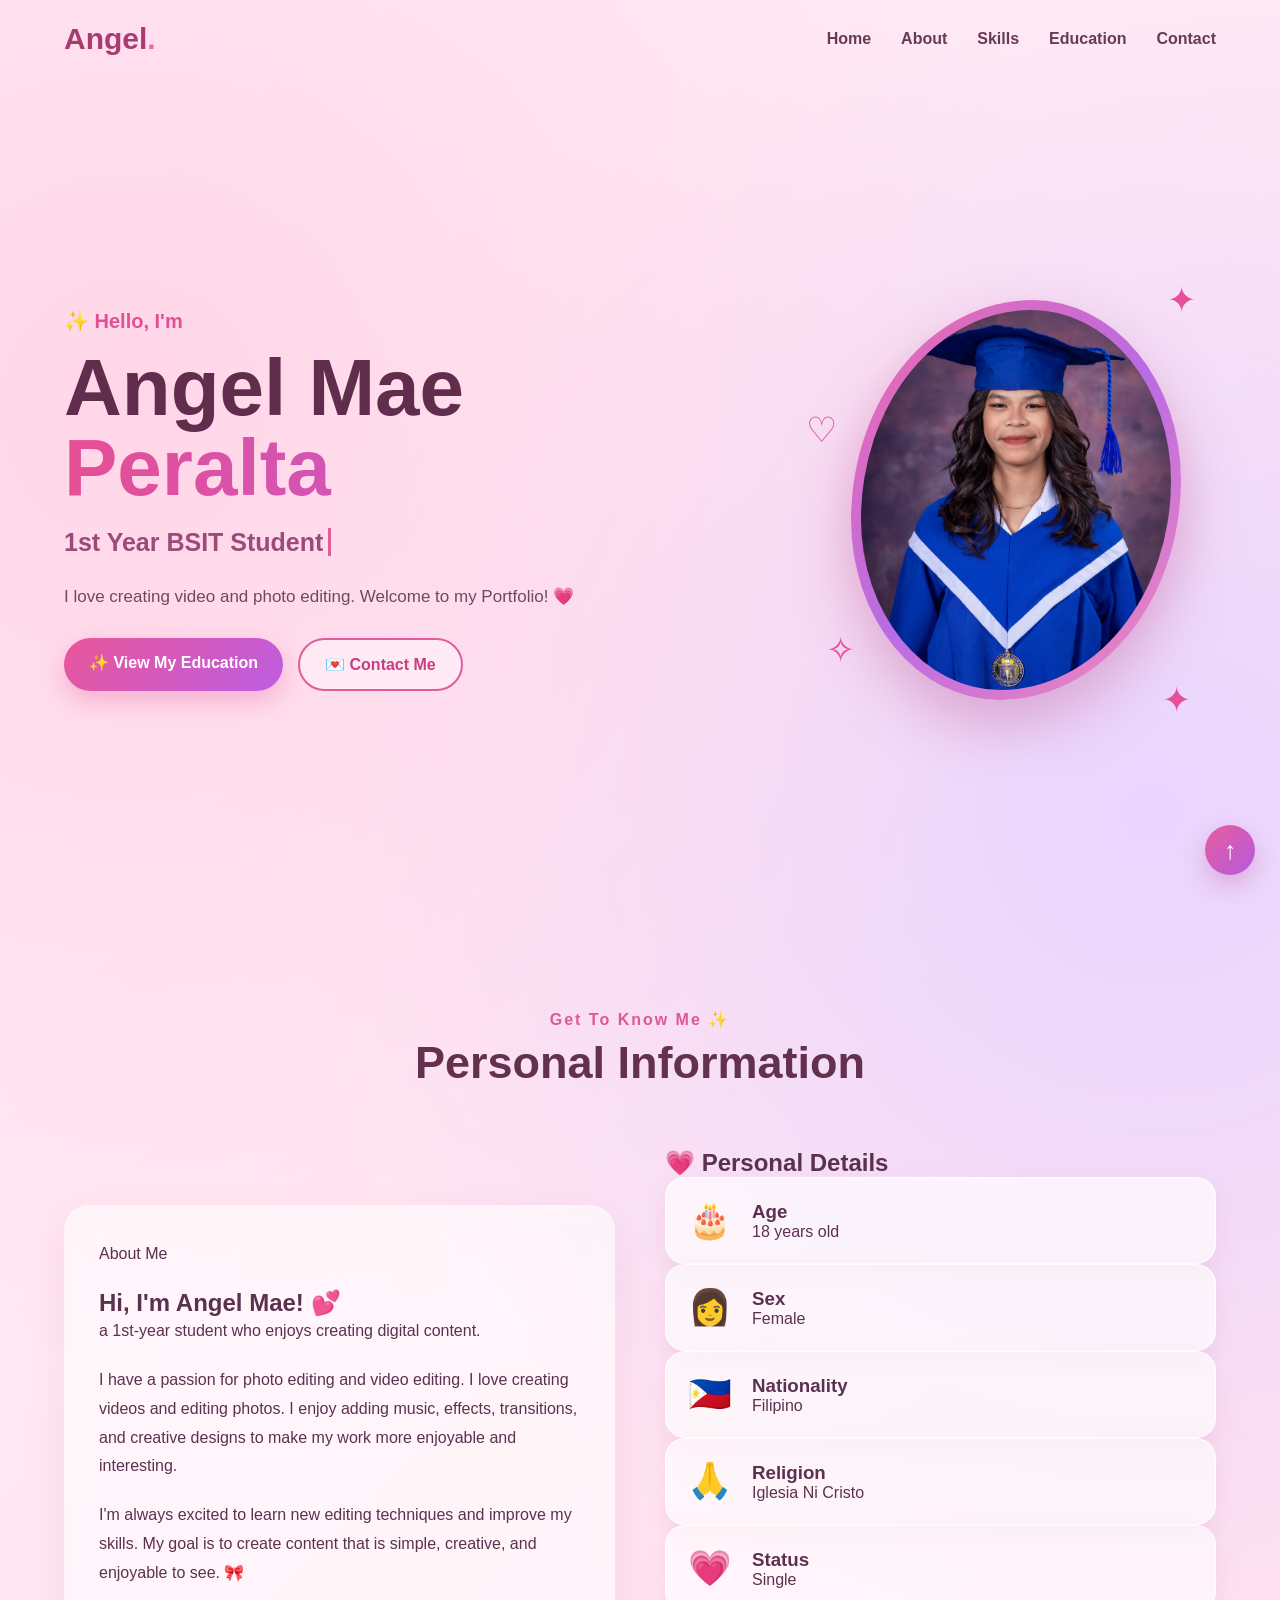
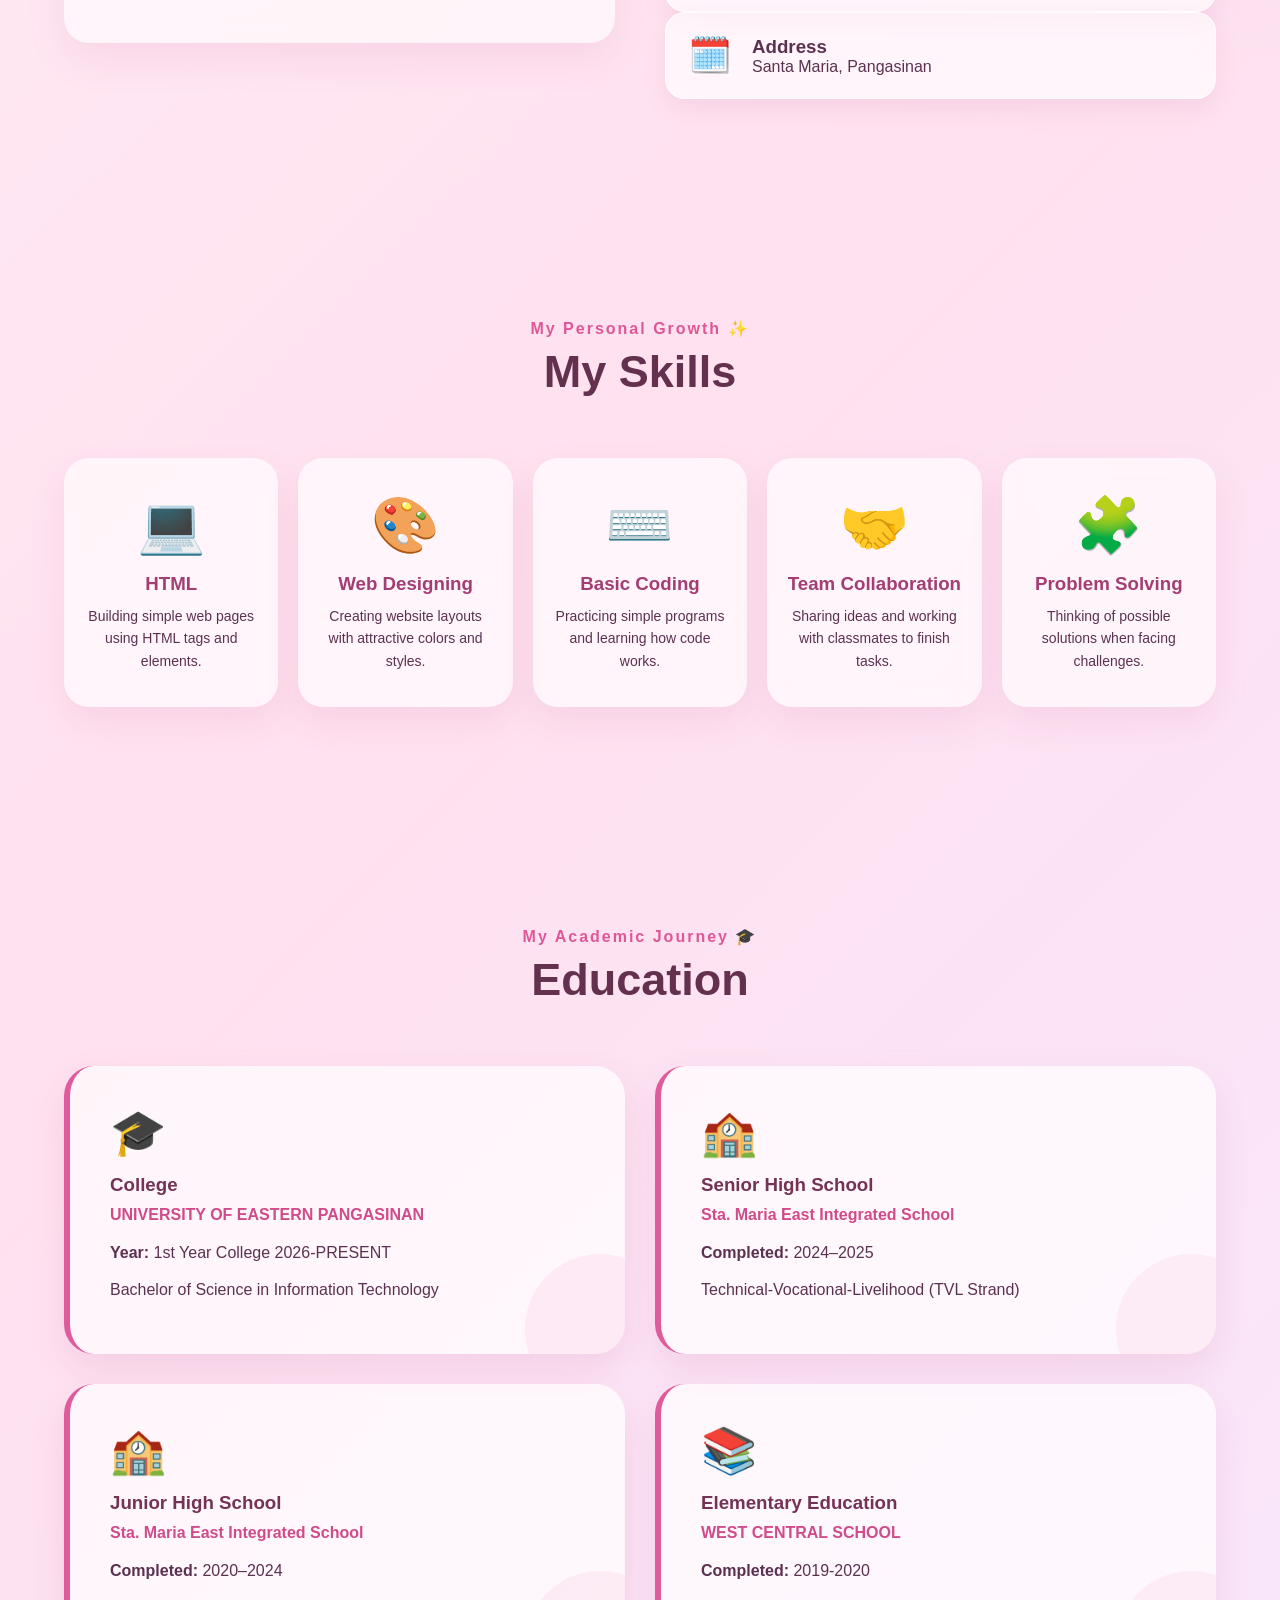
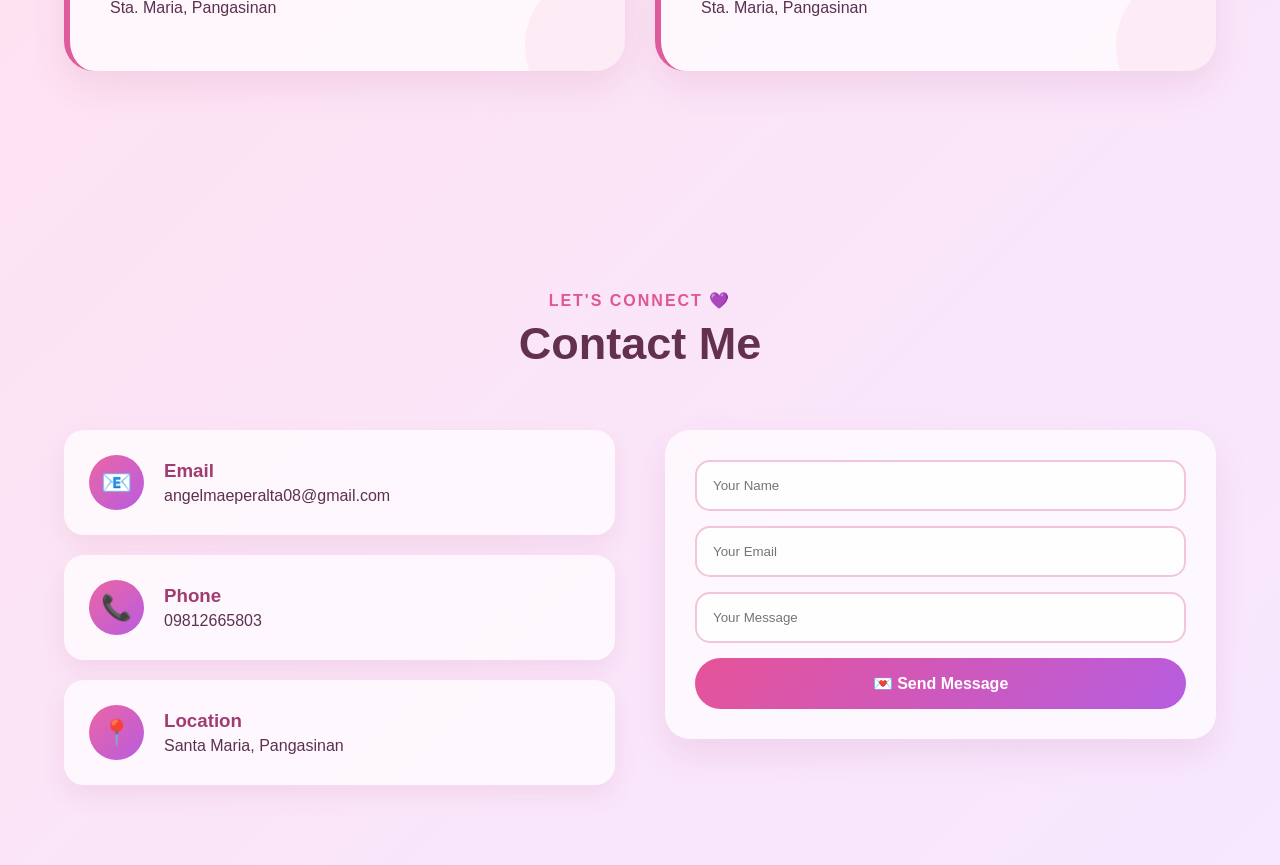
==== commit cb77c777: "Update angel.html" ====
--- a/angel.html
+++ b/angel.html
@@ -59,7 +59,7 @@
             </h2>
 
             <p class="hero-description">
-                 I love creating vedio and photo editing. Welcome to my Portfolio! 💗
+                 I love creating video and photo editing. Welcome to my Portfolio! 💗
             </p>
 
             <div class="hero-buttons">
@@ -83,7 +83,7 @@
                 <div class="image-glow"></div>
 
                 <!-- Change this to her actual picture filename -->
-                <img src="angel.jfif" alt="Mariane Nicole Carreon">
+                <img src="angel.jfif" alt="Angel Mae Peralta">
 
             </div>
 
@@ -288,7 +288,7 @@
                 </h3>
 
                 <h4>
-                     School
+                     Sta. Maria East Integrated School
                 </h4>
 
                 <p>
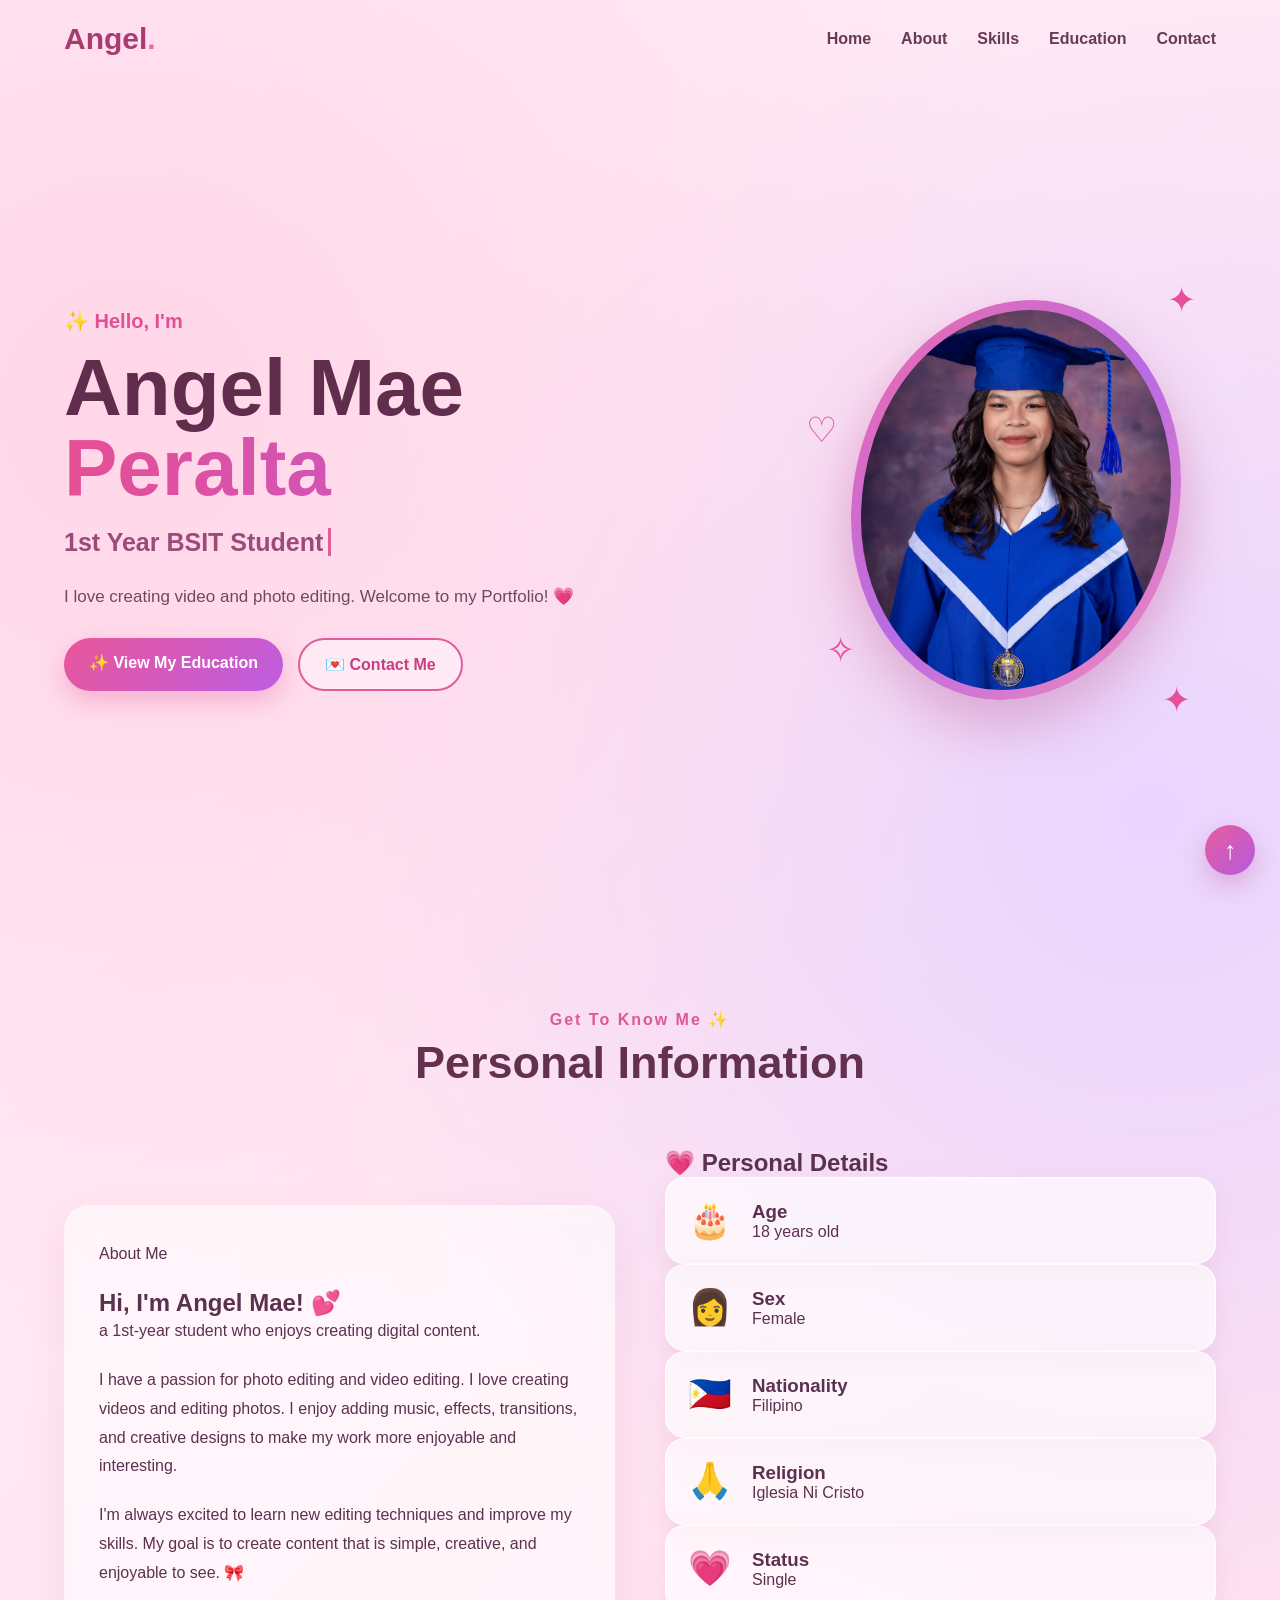
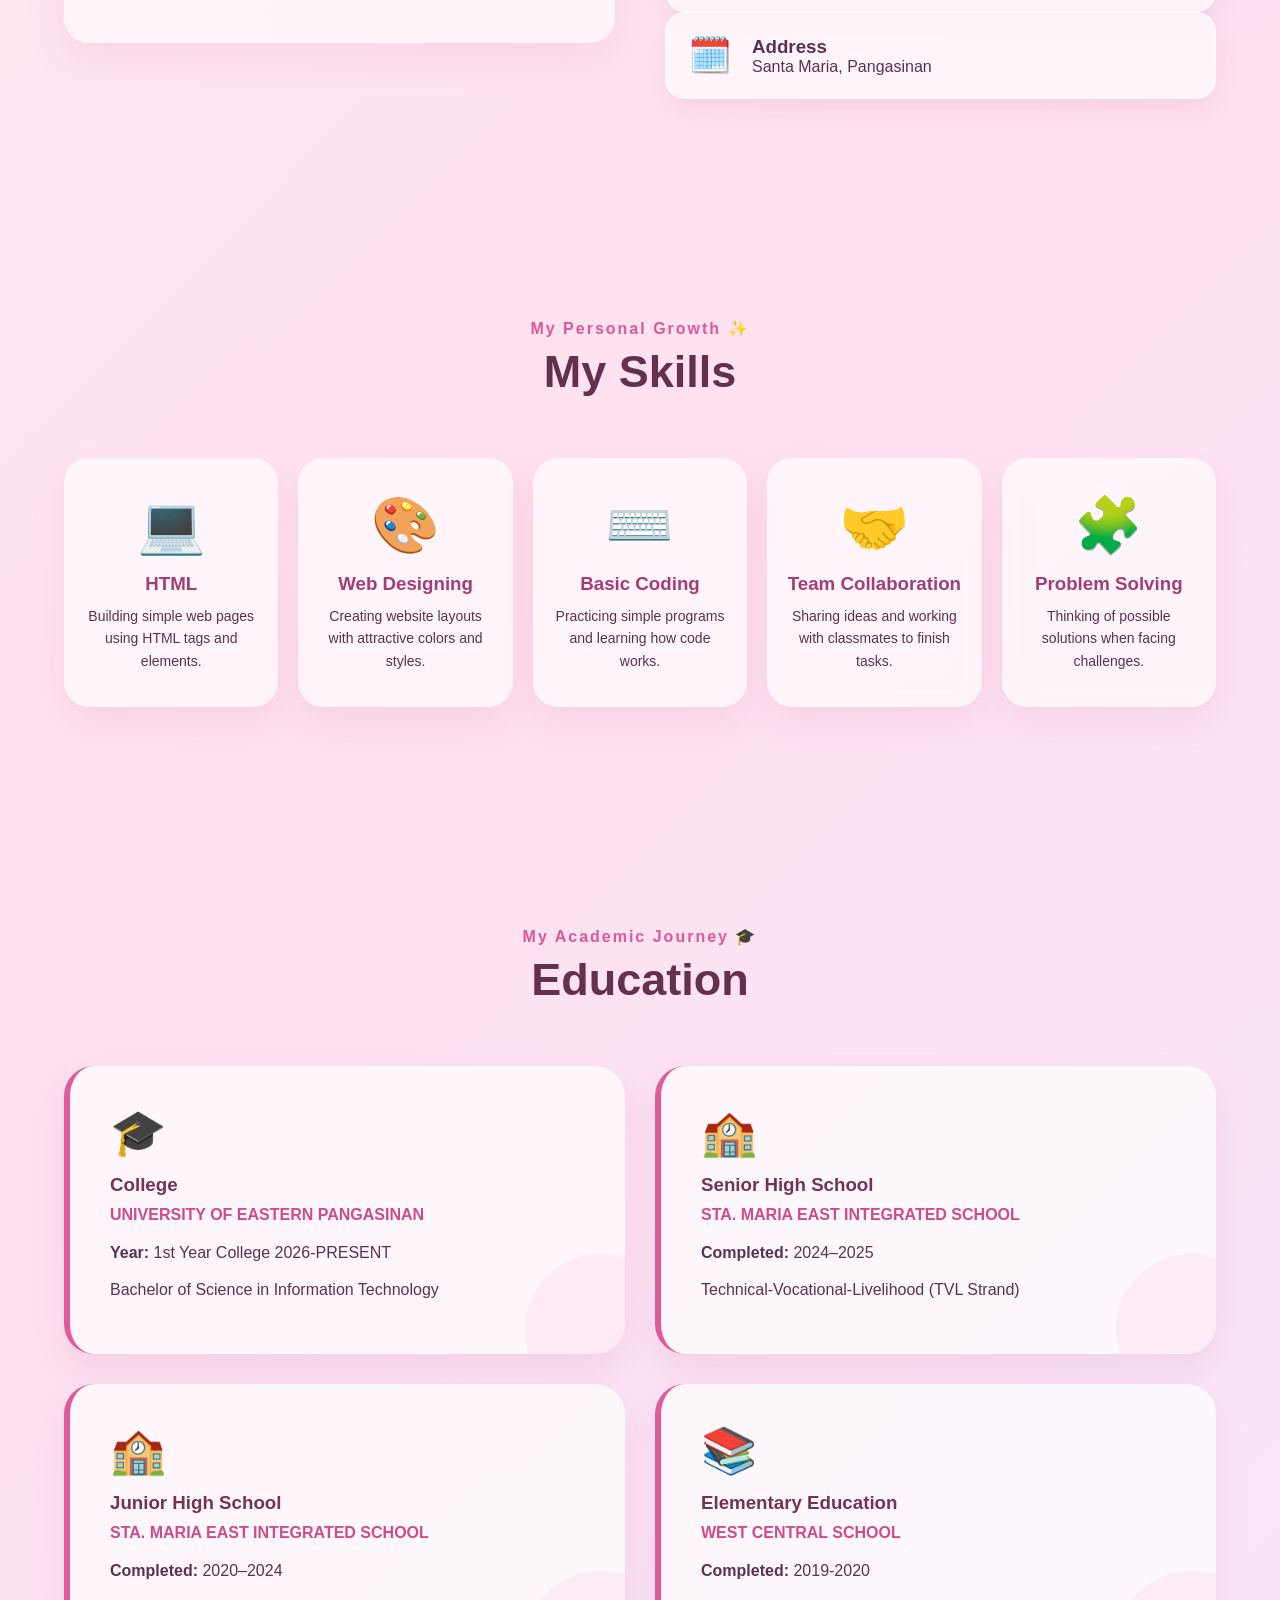
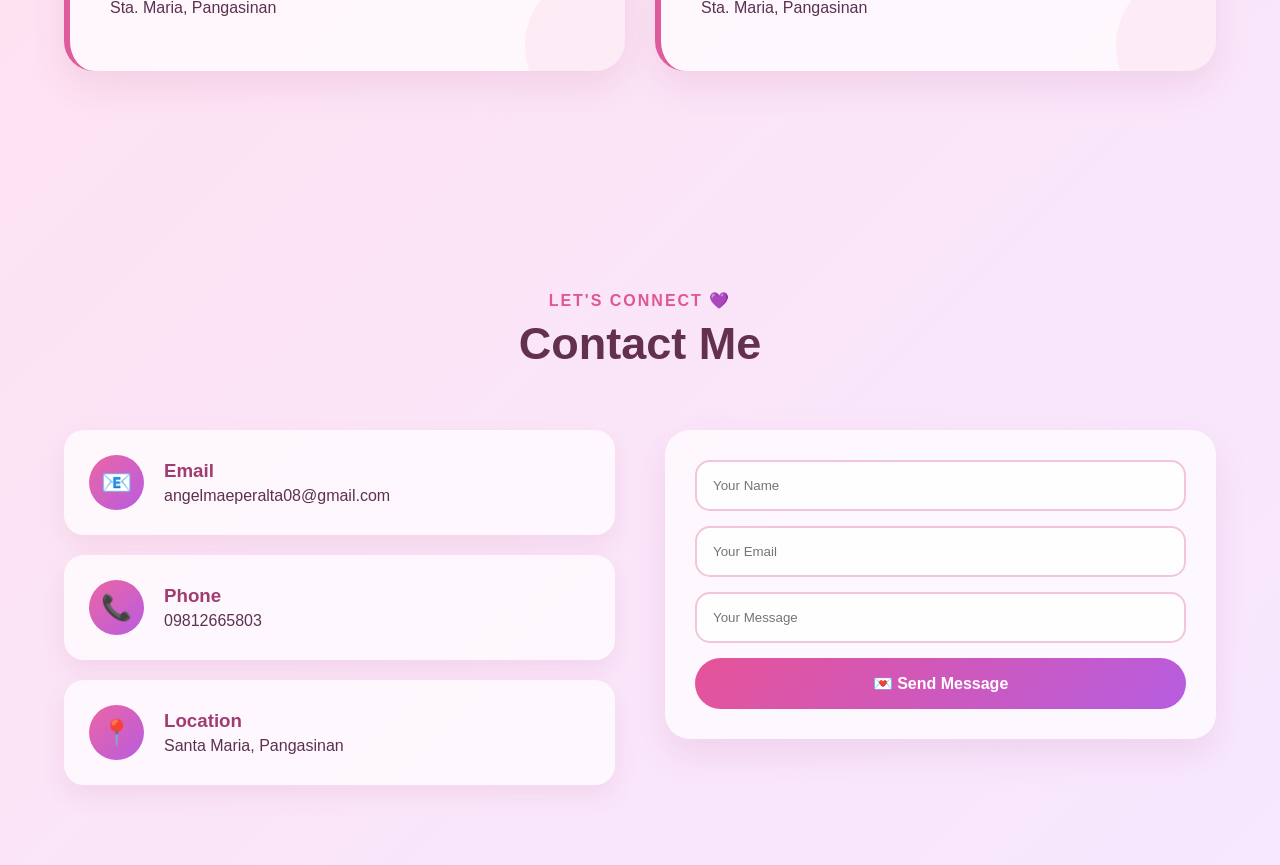
==== commit d3deaf20: "Update angel.html" ====
--- a/angel.html
+++ b/angel.html
@@ -288,7 +288,7 @@
                 </h3>
 
                 <h4>
-                     Sta. Maria East Integrated School
+                     STA. MARIA EAST INTEGRATED SCHOOL
                 </h4>
 
                 <p>
@@ -311,7 +311,7 @@
                 </h3>
 
                 <h4>
-                    Sta. Maria East Integrated School
+                    STA. MARIA EAST INTEGRATED SCHOOL
                 </h4>
 
                 <p>
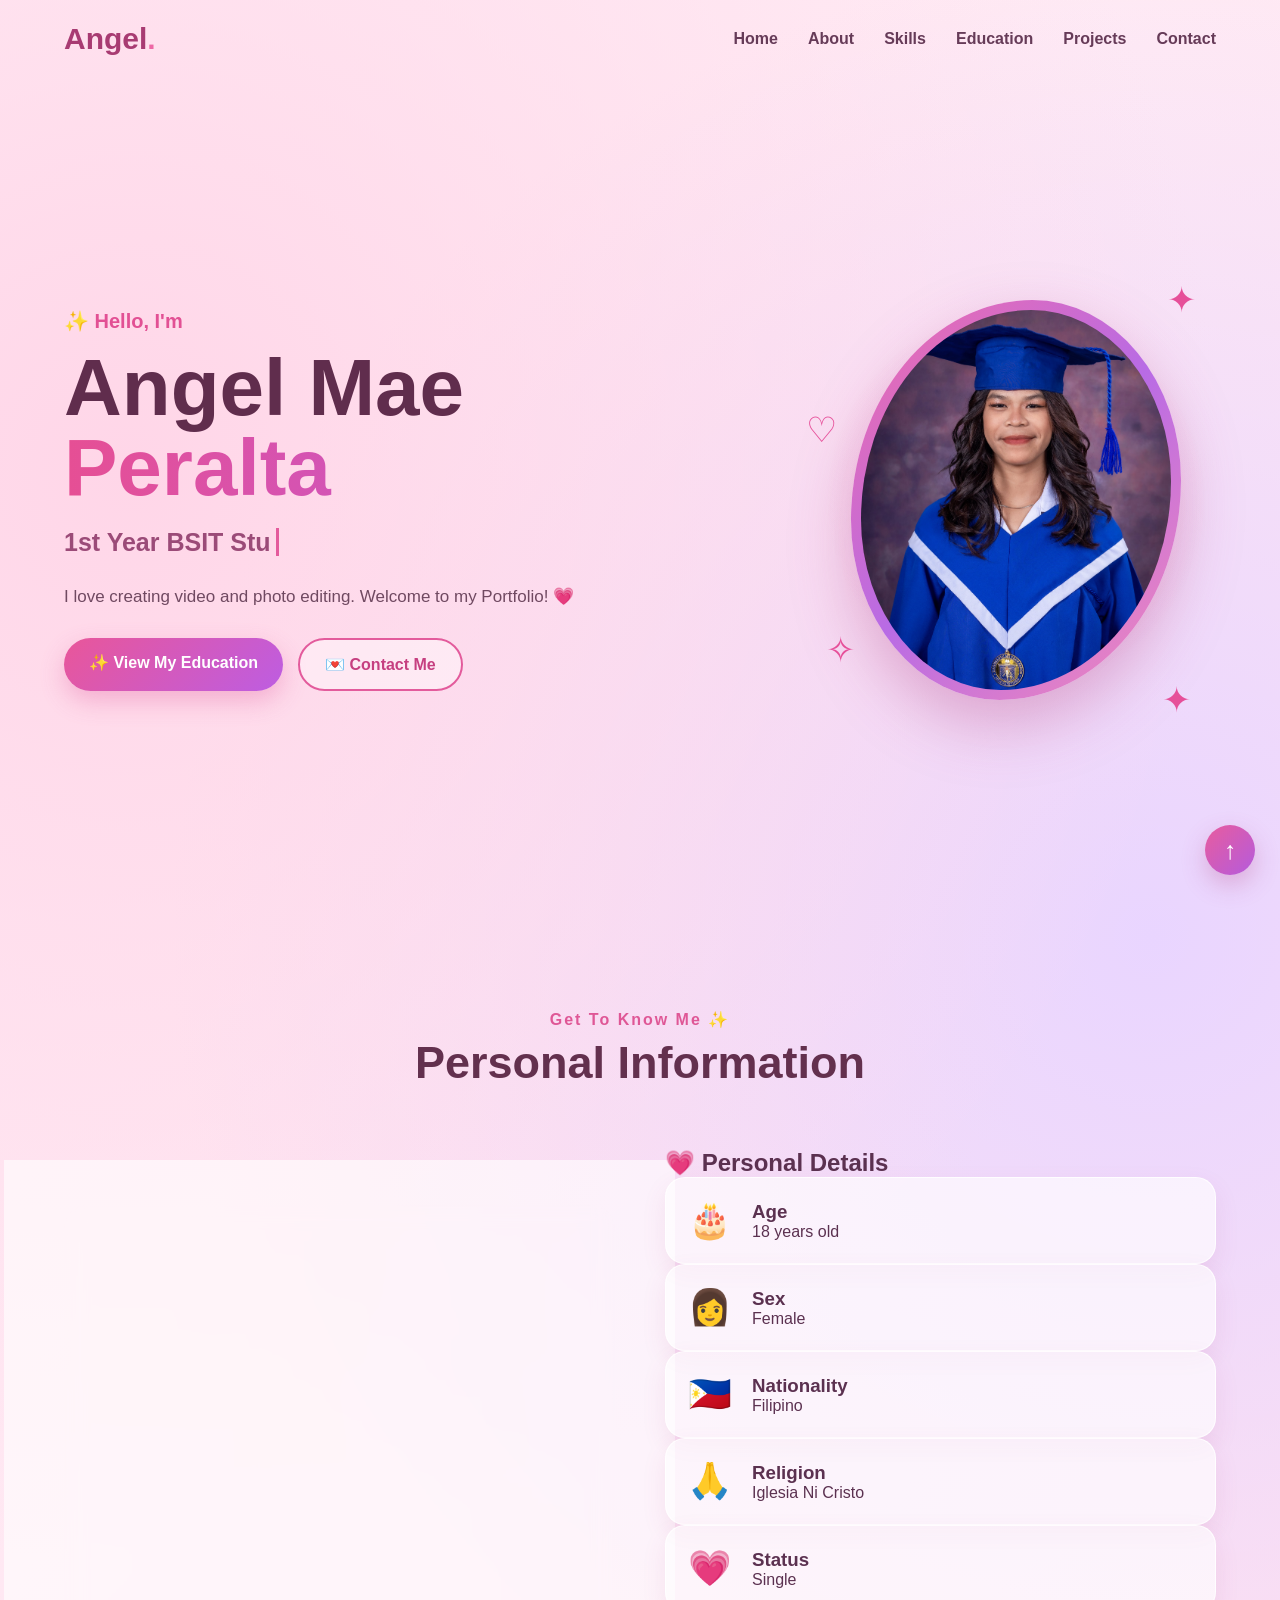
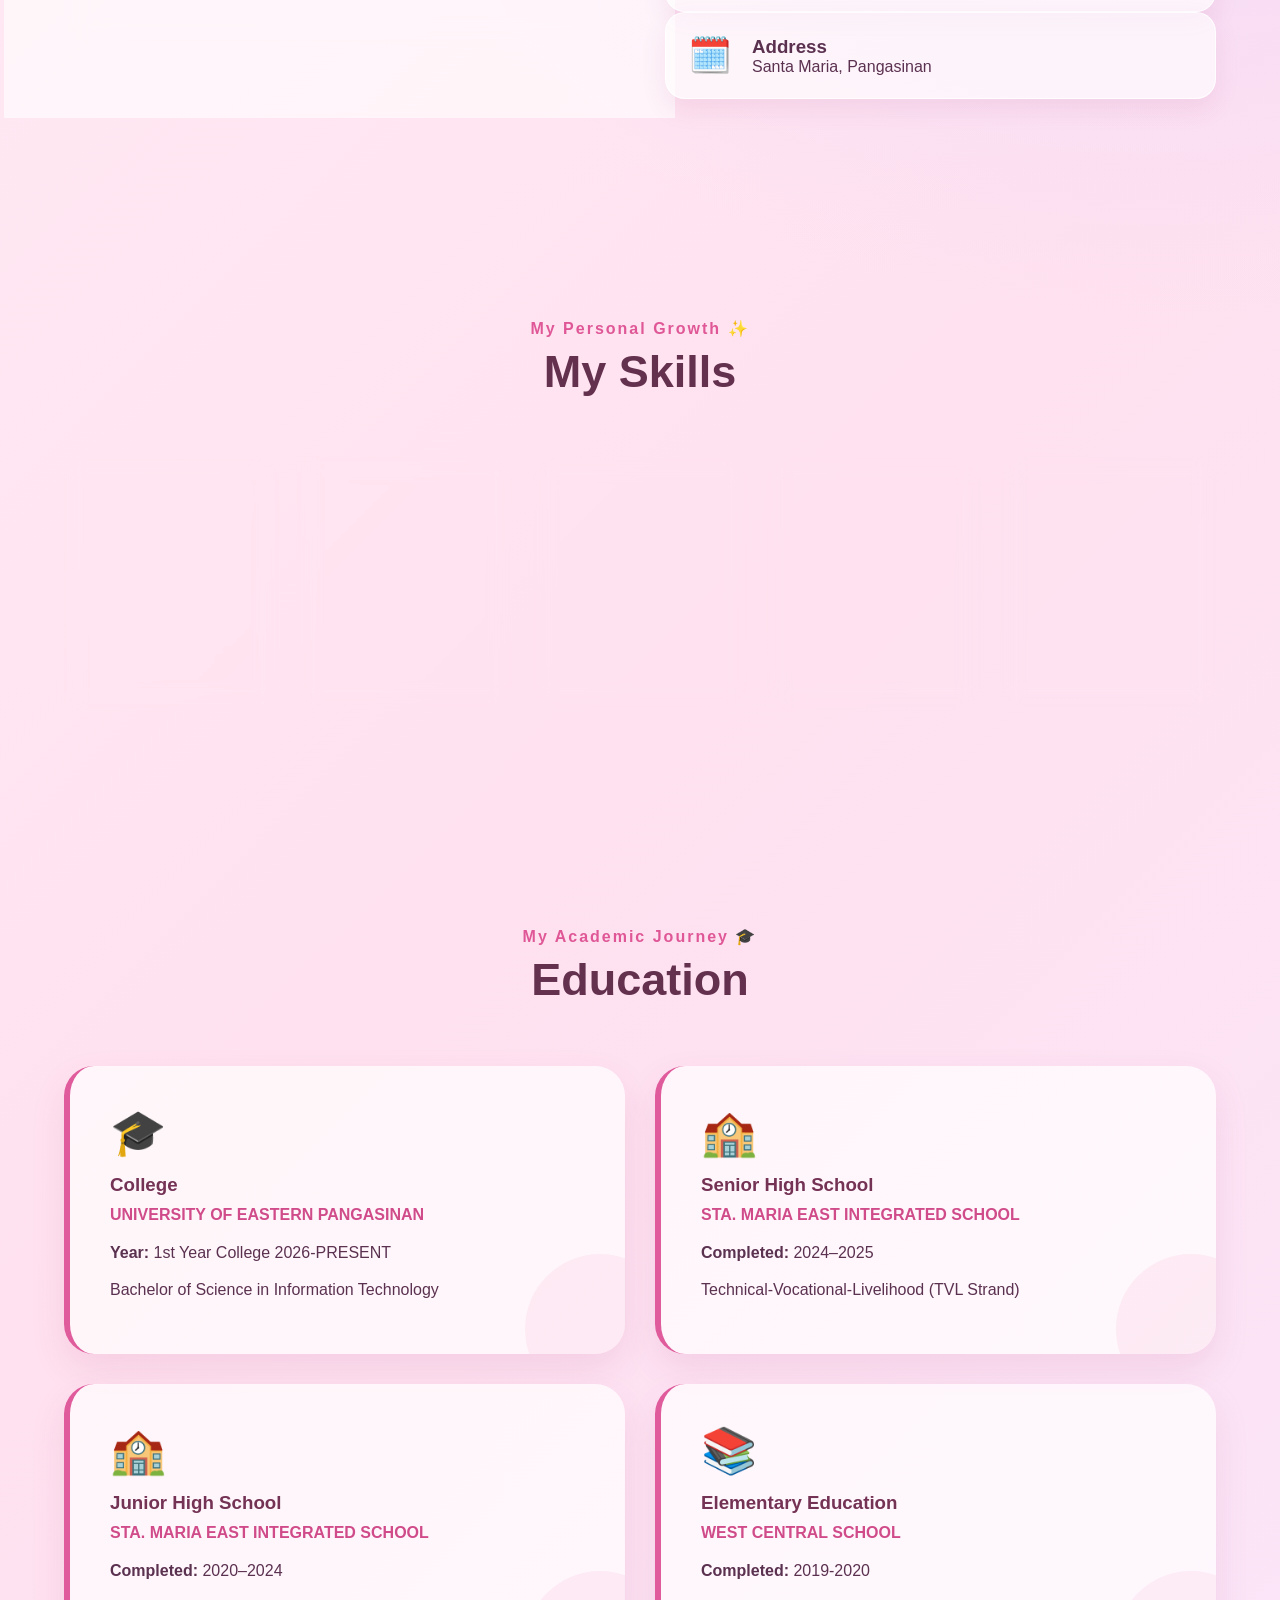
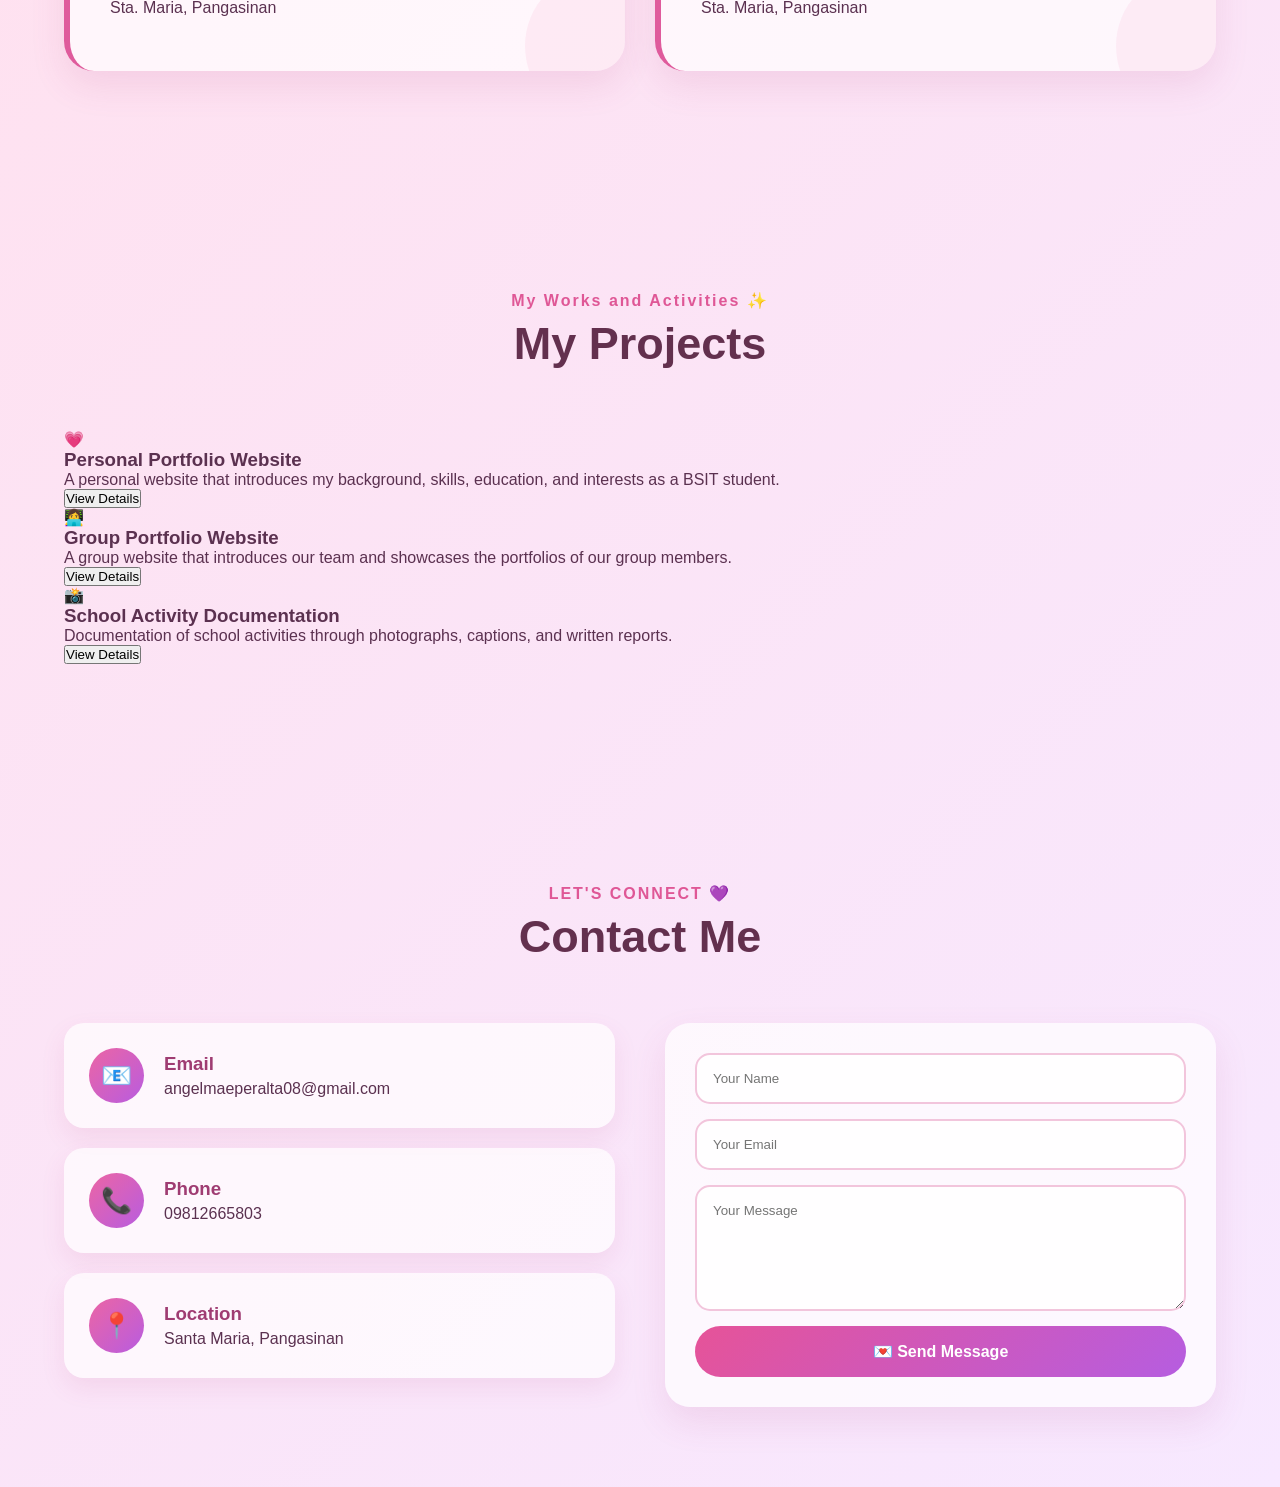
==== commit 6472f1e7: "Update angel.html" ====
--- a/angel.html
+++ b/angel.html
@@ -1,12 +1,9 @@
 <!DOCTYPE html>
 <html lang="en">
-
 <head>
     <meta charset="UTF-8">
     <meta name="viewport" content="width=device-width, initial-scale=1.0">
-
     <title>Angel Mae C. Peralta | Portfolio</title>
-
     <link rel="stylesheet" href="Angel.css">
 </head>
 
@@ -26,27 +23,22 @@
     <!-- NAVBAR -->
     <header>
         <nav class="navbar">
-
-            <a href="#home" class="logo">
-                Angel<span>.</span>
-            </a>
+            <a href="#home" class="logo">Angel<span>.</span></a>
 
             <ul class="nav-links">
                 <li><a href="#home">Home</a></li>
                 <li><a href="#about">About</a></li>
                 <li><a href="#skills">Skills</a></li>
                 <li><a href="#education">Education</a></li>
+                <li><a href="#projects">Projects</a></li>
                 <li><a href="#contact">Contact</a></li>
             </ul>
-
         </nav>
     </header>
 
     <!-- HERO -->
     <section id="home" class="hero">
-
         <div class="hero-content reveal">
-
             <p class="hello">✨ Hello, I'm</p>
 
             <h1>
@@ -59,11 +51,11 @@
             </h2>
 
             <p class="hero-description">
-                 I love creating video and photo editing. Welcome to my Portfolio! 💗
+                I love creating video and photo editing.
+                Welcome to my Portfolio! 💗
             </p>
 
             <div class="hero-buttons">
-
                 <a href="#education" class="btn primary-btn">
                     ✨ View My Education
                 </a>
@@ -71,357 +63,330 @@
                 <a href="#contact" class="btn secondary-btn">
                     💌 Contact Me
                 </a>
-
-            </div>
-
+            </div>
         </div>
 
         <div class="hero-image reveal">
-
             <div class="image-container">
-
                 <div class="image-glow"></div>
-
-                <!-- Change this to her actual picture filename -->
                 <img src="angel.jfif" alt="Angel Mae Peralta">
-
             </div>
 
             <div class="sparkle sparkle-one">✦</div>
             <div class="sparkle sparkle-two">✧</div>
             <div class="sparkle sparkle-three">♡</div>
             <div class="sparkle sparkle-four">✦</div>
-
-        </div>
-
+        </div>
     </section>
 
     <!-- ABOUT -->
     <section id="about" class="section">
-
         <div class="section-title reveal">
             <p>Get To Know Me ✨</p>
             <h2>Personal Information</h2>
         </div>
 
         <div class="about-content">
-
             <div class="about-text reveal">
                 <p>About Me</p>
                 <h2>Hi, I'm Angel Mae! 💕</h2>
-                <p>
-                    a 1st-year student who enjoys creating digital 
+
+                <p>
+                    a 1st-year student who enjoys creating digital
                     content.
                 </p>
 
                 <p>
                     I have a passion for photo editing
-                    and video editing. I love creating 
+                    and video editing. I love creating
                     videos and editing photos. I enjoy adding music,
                     effects, transitions, and creative designs to make my
                     work more enjoyable and interesting.
                 </p>
 
                 <p>
-                    I'm always excited to learn new editing techniques 
-                    and improve my skills. My goal is to create content 
+                    I'm always excited to learn new editing techniques
+                    and improve my skills. My goal is to create content
                     that is simple, creative, and enjoyable to see. 🎀
                 </p>
-
-            </div>
-
-            <!-- PERSONAL INFORMATION BELOW -->
-        <div class="personal-information reveal">
-            <h2 class="personal-title">💗 Personal Details</h2>
-
-            <div class="personal-grid">
-
-                <div class="info-box">
-                    <span class="info-icon">🎂</span>
-                    <div>
-                        <h3>Age</h3>
-                        <p>18 years old</p>
-                    </div>
-                </div>
-
-                <div class="info-box">
-                    <span class="info-icon">👩</span>
-                    <div>
-                        <h3>Sex</h3>
-                        <p>Female</p>
-                    </div>
-                </div>
-
-                <div class="info-box">
-                    <span class="info-icon">🇵🇭</span>
-                    <div>
-                        <h3>Nationality</h3>
-                        <p>Filipino</p>
-                    </div>
-                </div>
-
-                <div class="info-box">
-                    <span class="info-icon">🙏</span>
-                    <div>
-                        <h3>Religion</h3>
-                        <p>Iglesia Ni Cristo</p>
-                    </div>
-                </div>
-
-                <div class="info-box">
-                    <span class="info-icon">💗</span>
-                    <div>
-                        <h3>Status</h3>
-                        <p>Single</p>
-                    </div>
-                </div>
-
-                <div class="info-box">
-                    <span class="info-icon">🗓️</span>
-                    <div>
-                        <h3>Address</h3>
-                        <p>Santa Maria, Pangasinan</p>
-                    </div>
-               
-                </div>
-
-            </div>
-        </div>
-
-    </div>
-</section>
-            </div>
-
-        </div>
-    </div>
-
-    
- </section>
- 
+            </div>
+
+            <!-- PERSONAL INFORMATION -->
+            <div class="personal-information reveal">
+                <h2 class="personal-title">💗 Personal Details</h2>
+
+                <div class="personal-grid">
+                    <div class="info-box">
+                        <span class="info-icon">🎂</span>
+                        <div>
+                            <h3>Age</h3>
+                            <p>18 years old</p>
+                        </div>
+                    </div>
+
+                    <div class="info-box">
+                        <span class="info-icon">👩</span>
+                        <div>
+                            <h3>Sex</h3>
+                            <p>Female</p>
+                        </div>
+                    </div>
+
+                    <div class="info-box">
+                        <span class="info-icon">🇵🇭</span>
+                        <div>
+                            <h3>Nationality</h3>
+                            <p>Filipino</p>
+                        </div>
+                    </div>
+
+                    <div class="info-box">
+                        <span class="info-icon">🙏</span>
+                        <div>
+                            <h3>Religion</h3>
+                            <p>Iglesia Ni Cristo</p>
+                        </div>
+                    </div>
+
+                    <div class="info-box">
+                        <span class="info-icon">💗</span>
+                        <div>
+                            <h3>Status</h3>
+                            <p>Single</p>
+                        </div>
+                    </div>
+
+                    <div class="info-box">
+                        <span class="info-icon">🗓️</span>
+                        <div>
+                            <h3>Address</h3>
+                            <p>Santa Maria, Pangasinan</p>
+                        </div>
+                    </div>
+                </div>
+            </div>
+        </div>
+    </section>
+
     <!-- SKILLS -->
-<section id="skills" class="section">
-
-    <div class="section-title reveal">
-        <p>My Personal Growth ✨</p>
-        <h2>My Skills</h2>
-    </div>
-
-    <div class="skills-container">
-
-        <div class="skill-card reveal">
-            <div class="skill-icon">💻</div>
-            <h3>HTML</h3>
-            <p>Building simple web pages using HTML tags and elements.</p>
-        </div>
-
-        <div class="skill-card reveal">
-            <div class="skill-icon">🎨</div>
-            <h3>Web Designing</h3>
-            <p>Creating website layouts with attractive colors and styles.</p>
-        </div>
-
-        <div class="skill-card reveal">
-            <div class="skill-icon">⌨️</div>
-            <h3>Basic Coding</h3>
-            <p>Practicing simple programs and learning how code works.</p>
-        </div>
-
-        <div class="skill-card reveal">
-            <div class="skill-icon">🤝</div>
-            <h3>Team Collaboration</h3>
-            <p>Sharing ideas and working with classmates to finish tasks.</p>
-        </div>
-
-        <div class="skill-card reveal">
-            <div class="skill-icon">🧩</div>
-            <h3>Problem Solving</h3>
-            <p>Thinking of possible solutions when facing challenges.</p>
-        </div>
-
-    </div>
-
-</section>
-
-        </div>
-
+    <section id="skills" class="section">
+        <div class="section-title reveal">
+            <p>My Personal Growth ✨</p>
+            <h2>My Skills</h2>
+        </div>
+
+        <div class="skills-container">
+            <div class="skill-card reveal">
+                <div class="skill-icon">💻</div>
+                <h3>HTML</h3>
+                <p>Building simple web pages using HTML tags and elements.</p>
+            </div>
+
+            <div class="skill-card reveal">
+                <div class="skill-icon">🎨</div>
+                <h3>Web Designing</h3>
+                <p>Creating website layouts with attractive colors and styles.</p>
+            </div>
+
+            <div class="skill-card reveal">
+                <div class="skill-icon">⌨️</div>
+                <h3>Basic Coding</h3>
+                <p>Practicing simple programs and learning how code works.</p>
+            </div>
+
+            <div class="skill-card reveal">
+                <div class="skill-icon">🤝</div>
+                <h3>Team Collaboration</h3>
+                <p>Sharing ideas and working with classmates to finish tasks.</p>
+            </div>
+
+            <div class="skill-card reveal">
+                <div class="skill-icon">🧩</div>
+                <h3>Problem Solving</h3>
+                <p>Thinking of possible solutions when facing challenges.</p>
+            </div>
+        </div>
     </section>
 
     <!-- EDUCATION -->
     <section id="education" class="section">
-
         <div class="section-title reveal">
             <p>My Academic Journey 🎓</p>
             <h2>Education</h2>
         </div>
 
         <div class="education-container">
-
             <div class="education-card reveal">
-
                 <span class="education-icon">🎓</span>
-
-                <h3>
-                    College
-                </h3>
-
-                <h4>
-                    UNIVERSITY OF EASTERN PANGASINAN
-                </h4>
-
-                <p>
-                    <strong>Year:</strong> 1st Year College 2026-PRESENT
-                </p>
-
-                <p>
-                    Bachelor of Science in Information Technology
-                </p>
-
-            </div>
-
+                <h3>College</h3>
+                <h4>UNIVERSITY OF EASTERN PANGASINAN</h4>
+                <p><strong>Year:</strong> 1st Year College 2026-PRESENT</p>
+                <p>Bachelor of Science in Information Technology</p>
+            </div>
 
             <div class="education-card reveal">
-
                 <span class="education-icon">🏫</span>
-
-                <h3>
-                    Senior High School 
-                </h3>
-
-                <h4>
-                     STA. MARIA EAST INTEGRATED SCHOOL
-                </h4>
-
-                <p>
-                    <strong>Completed:</strong> 2024–2025
-                </p>
-
-                <p>
-                     Technical-Vocational-Livelihood (TVL Strand) 
-                </p>
-
-            </div>
-
+                <h3>Senior High School</h3>
+                <h4>STA. MARIA EAST INTEGRATED SCHOOL</h4>
+                <p><strong>Completed:</strong> 2024–2025</p>
+                <p>Technical-Vocational-Livelihood (TVL Strand)</p>
+            </div>
 
             <div class="education-card reveal">
-
                 <span class="education-icon">🏫</span>
-
-                <h3>
-                    Junior High School 
-                </h3>
-
-                <h4>
-                    STA. MARIA EAST INTEGRATED SCHOOL
-                </h4>
-
-                <p>
-                    <strong>Completed:</strong> 2020–2024
-                </p>
-
-                <p>
-                     Sta. Maria, Pangasinan 
-                </p>
-
+                <h3>Junior High School</h3>
+                <h4>STA. MARIA EAST INTEGRATED SCHOOL</h4>
+                <p><strong>Completed:</strong> 2020–2024</p>
+                <p>Sta. Maria, Pangasinan</p>
             </div>
 
             <div class="education-card reveal">
-
                 <span class="education-icon">📚</span>
-
-                <h3>
-                    Elementary Education
-                </h3>
-
-                <h4>
-                    WEST CENTRAL SCHOOL
-                </h4>
-
-                <p>
-                    <strong>Completed:</strong> 2019-2020
-                </p>
-
-                <p>
-                    Sta. Maria, Pangasinan
-                </p>
-
-            </div>
-
-        </div>
-
-    </section>
-
-    <!-- Contact Section -->
-<section id="contact" class="section contact-section">
-
-    <div class="section-title">
-        <p>LET'S CONNECT 💜</p>
-        <h2>Contact Me</h2>
-    </div>
-
-    <div class="contact-container">
-
-        <!-- Left Side -->
-        <div class="contact-details">
-
-            <div class="contact-box">
-                <div class="contact-icon email-icon">📧</div>
-
-                <div>
-                    <h3>Email</h3>
-                    <p>angelmaeperalta08@gmail.com</p>
-                </div>
-            </div>
-
-            <div class="contact-box">
-                <div class="contact-icon phone-icon">📞</div>
-
-                <div>
-                    <h3>Phone</h3>
-                    <p>09812665803</p>
-                </div>
-            </div>
-
-            <div class="contact-box">
-                <div class="contact-icon location-icon">📍</div>
-
-                <div>
-                    <h3>Location</h3>
-                    <p>Santa Maria, Pangasinan</p>
-                </div>
-            </div>
-
-        </div>
-
-
-        <!-- Right Side -->
-        <form class="contact-form">
-
-            <input
-                type="text"
-                placeholder="Your Name"
-                required
-            >
-
-            <input
-                type="email"
-                placeholder="Your Email"
-                required
-            >
-
-            <input
-                placeholder="Your Message"
-                required
-            ></textarea>
-
-            <button type="submit">
-                💌 Send Message
-            </button>
-
-        </form>
-
-    </div>
-
-
+                <h3>Elementary Education</h3>
+                <h4>WEST CENTRAL SCHOOL</h4>
+                <p><strong>Completed:</strong> 2019-2020</p>
+                <p>Sta. Maria, Pangasinan</p>
+            </div>
+        </div>
+    </section>
+
+    <!-- PROJECTS: ADDED SECTION -->
+    <section id="projects" class="section">
+        <div class="section-title reveal">
+            <p>My Works and Activities ✨</p>
+            <h2>My Projects</h2>
+        </div>
+
+        <div class="projects-container">
+
+            <!-- PROJECT 1 -->
+            <div class="project-card reveal">
+                <div class="project-icon">💗</div>
+                <h3>Personal Portfolio Website</h3>
+
+                <p>
+                    A personal website that introduces my background,
+                    skills, education, and interests as a BSIT student.
+                </p>
+
+                <button type="button" class="project-btn"
+                    aria-expanded="false"
+                    onclick="toggleProject('personal-project', this)">
+                    View Details
+                </button>
+
+                <div class="project-details" id="personal-project" hidden>
+                    <h4>About This Project</h4>
+                    <p>
+                        This portfolio presents my personal information,
+                        interests, and skills using a colorful and
+                        creative website design.
+                    </p>
+                    <p><strong>Technologies:</strong> HTML and CSS</p>
+                </div>
+            </div>
+
+            <!-- PROJECT 2 -->
+            <div class="project-card reveal">
+                <div class="project-icon">👩‍💻</div>
+                <h3>Group Portfolio Website</h3>
+
+                <p>
+                    A group website that introduces our team and
+                    showcases the portfolios of our group members.
+                </p>
+
+                <button type="button" class="project-btn"
+                    aria-expanded="false"
+                    onclick="toggleProject('group-project', this)">
+                    View Details
+                </button>
+
+                <div class="project-details" id="group-project" hidden>
+                    <h4>About This Project</h4>
+                    <p>
+                        This project brings our individual portfolios
+                        together in one website. It helps us practice
+                        web design, coding, and teamwork.
+                    </p>
+                    <p><strong>Technologies:</strong> HTML and CSS</p>
+                </div>
+            </div>
+
+            <!-- PROJECT 3 -->
+            <div class="project-card reveal">
+                <div class="project-icon">📸</div>
+                <h3>School Activity Documentation</h3>
+
+                <p>
+                    Documentation of school activities through
+                    photographs, captions, and written reports.
+                </p>
+
+                <button type="button" class="project-btn"
+                    aria-expanded="false"
+                    onclick="toggleProject('documentation-project', this)">
+                    View Details
+                </button>
+
+                <div class="project-details" id="documentation-project" hidden>
+                    <h4>About This Project</h4>
+                    <p>
+                        This documentation presents school activities
+                        using photos and descriptions to record the
+                        activities and experiences of students.
+                    </p>
+                    <p><strong>Tools:</strong> Photos and document editing</p>
+                </div>
+            </div>
+
+        </div>
+    </section>
+
+    <!-- CONTACT -->
+    <section id="contact" class="section contact-section">
+        <div class="section-title reveal">
+            <p>LET'S CONNECT 💜</p>
+            <h2>Contact Me</h2>
+        </div>
+
+        <div class="contact-container">
+            <!-- Left Side -->
+            <div class="contact-details reveal">
+                <div class="contact-box">
+                    <div class="contact-icon email-icon">📧</div>
+                    <div>
+                        <h3>Email</h3>
+                        <p>angelmaeperalta08@gmail.com</p>
+                    </div>
+                </div>
+
+                <div class="contact-box">
+                    <div class="contact-icon phone-icon">📞</div>
+                    <div>
+                        <h3>Phone</h3>
+                        <p>09812665803</p>
+                    </div>
+                </div>
+
+                <div class="contact-box">
+                    <div class="contact-icon location-icon">📍</div>
+                    <div>
+                        <h3>Location</h3>
+                        <p>Santa Maria, Pangasinan</p>
+                    </div>
+                </div>
+            </div>
+
+            <!-- Right Side -->
+            <form class="contact-form">
+                <input type="text" placeholder="Your Name" required>
+                <input type="email" placeholder="Your Email" required>
+                <textarea placeholder="Your Message" rows="6" required></textarea>
+
+                <button type="submit">💌 Send Message</button>
+            </form>
+        </div>
     </section>
 
     <!-- BACK TO TOP -->
@@ -429,7 +394,6 @@
 
     <!-- JAVASCRIPT -->
     <script>
-
         /* Scroll Reveal */
         const reveals = document.querySelectorAll(".reveal");
 
@@ -441,9 +405,7 @@
                     }
                 });
             },
-            {
-                threshold: 0.15
-            }
+            { threshold: 0.15 }
         );
 
         reveals.forEach((element) => {
@@ -465,11 +427,9 @@
         const typing = document.querySelector(".typing");
 
         function typeEffect() {
-
             const currentWord = words[wordIndex];
 
             if (!deleting) {
-
                 typing.textContent =
                     currentWord.substring(0, charIndex + 1);
 
@@ -480,9 +440,7 @@
                     setTimeout(typeEffect, 1500);
                     return;
                 }
-
             } else {
-
                 typing.textContent =
                     currentWord.substring(0, charIndex - 1);
 
@@ -492,7 +450,6 @@
                     deleting = false;
                     wordIndex = (wordIndex + 1) % words.length;
                 }
-
             }
 
             setTimeout(typeEffect, deleting ? 50 : 100);
@@ -502,7 +459,6 @@
 
         /* Navbar Scroll Effect */
         window.addEventListener("scroll", () => {
-
             const header = document.querySelector("header");
 
             if (window.scrollY > 50) {
@@ -510,9 +466,23 @@
             } else {
                 header.classList.remove("scrolled");
             }
-
         });
 
+        /* Projects: Show and Hide Details */
+        function toggleProject(id, button) {
+            const project = document.getElementById(id);
+
+            if (!project) return;
+
+            const showDetails = project.hidden;
+
+            project.hidden = !showDetails;
+            button.setAttribute("aria-expanded", String(showDetails));
+
+            button.textContent = showDetails
+                ? "Hide Details"
+                : "View Details";
+        }
     </script>
 
 </body>
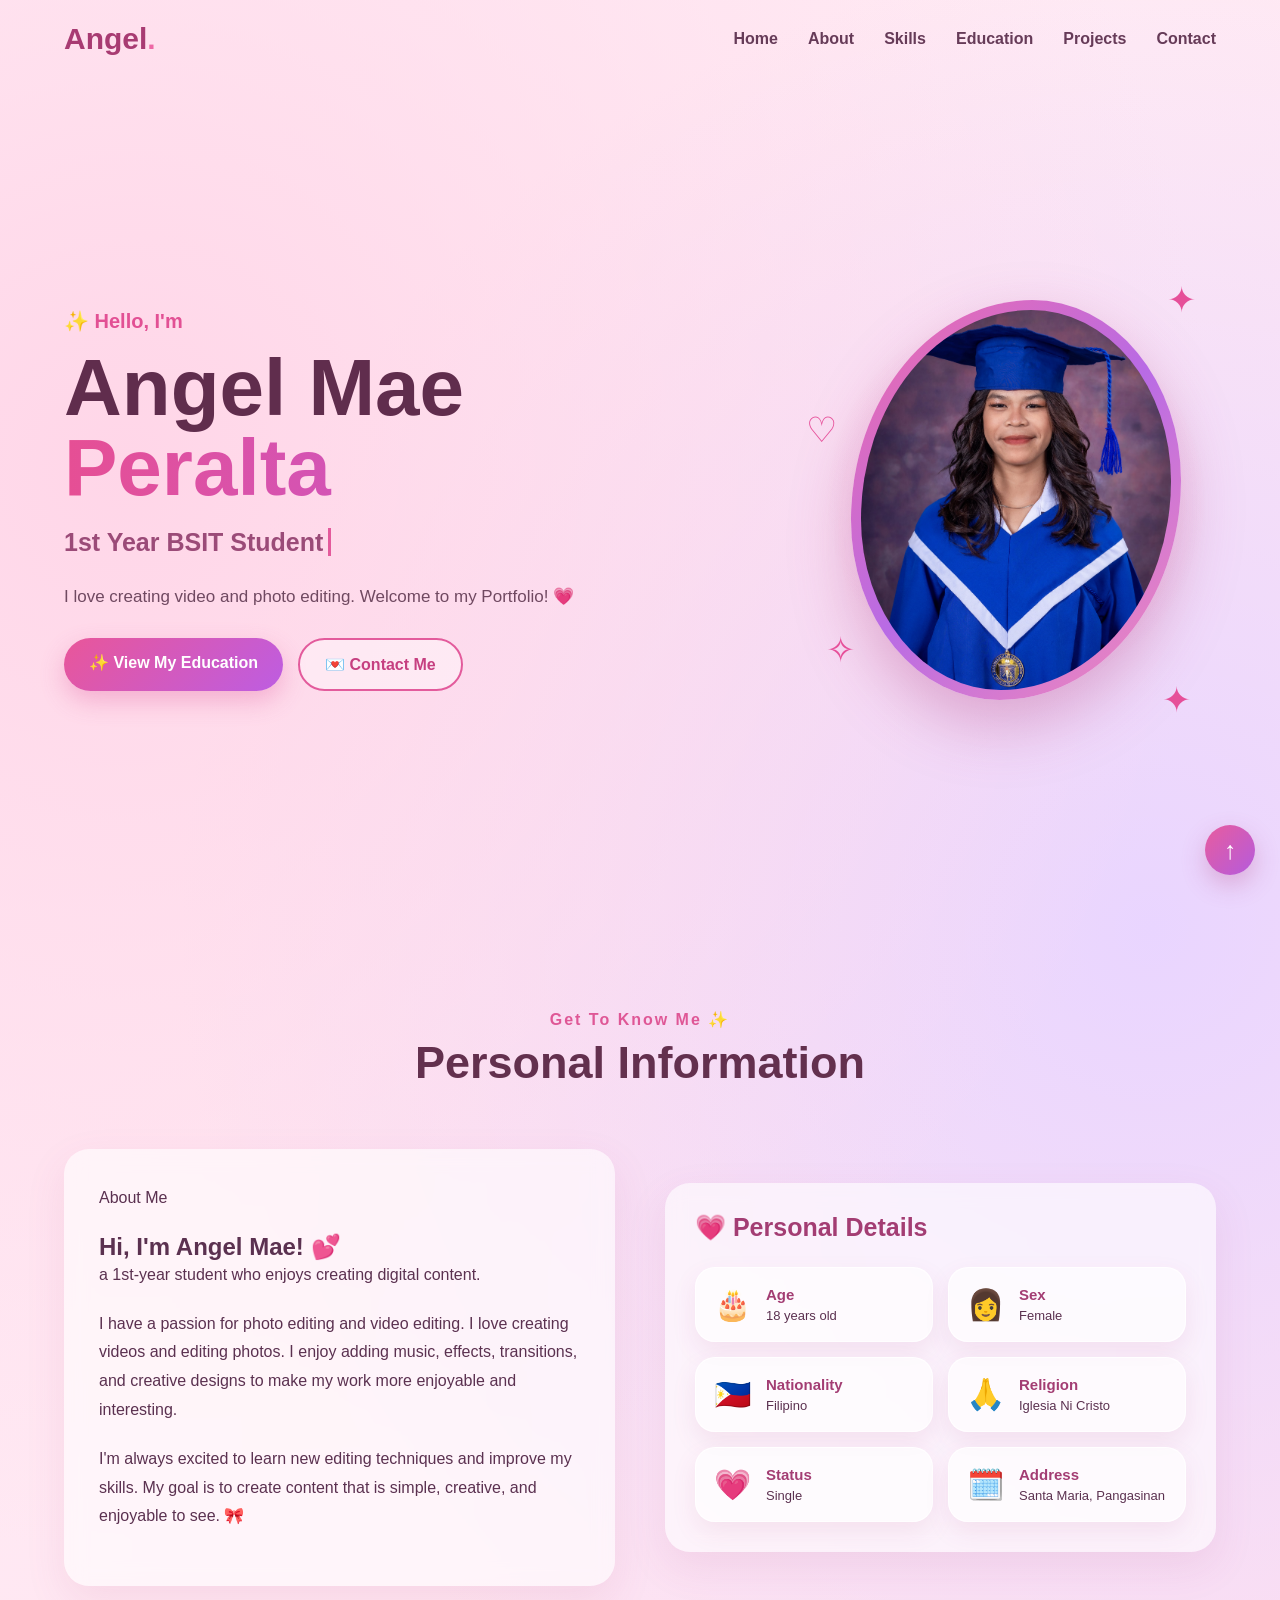
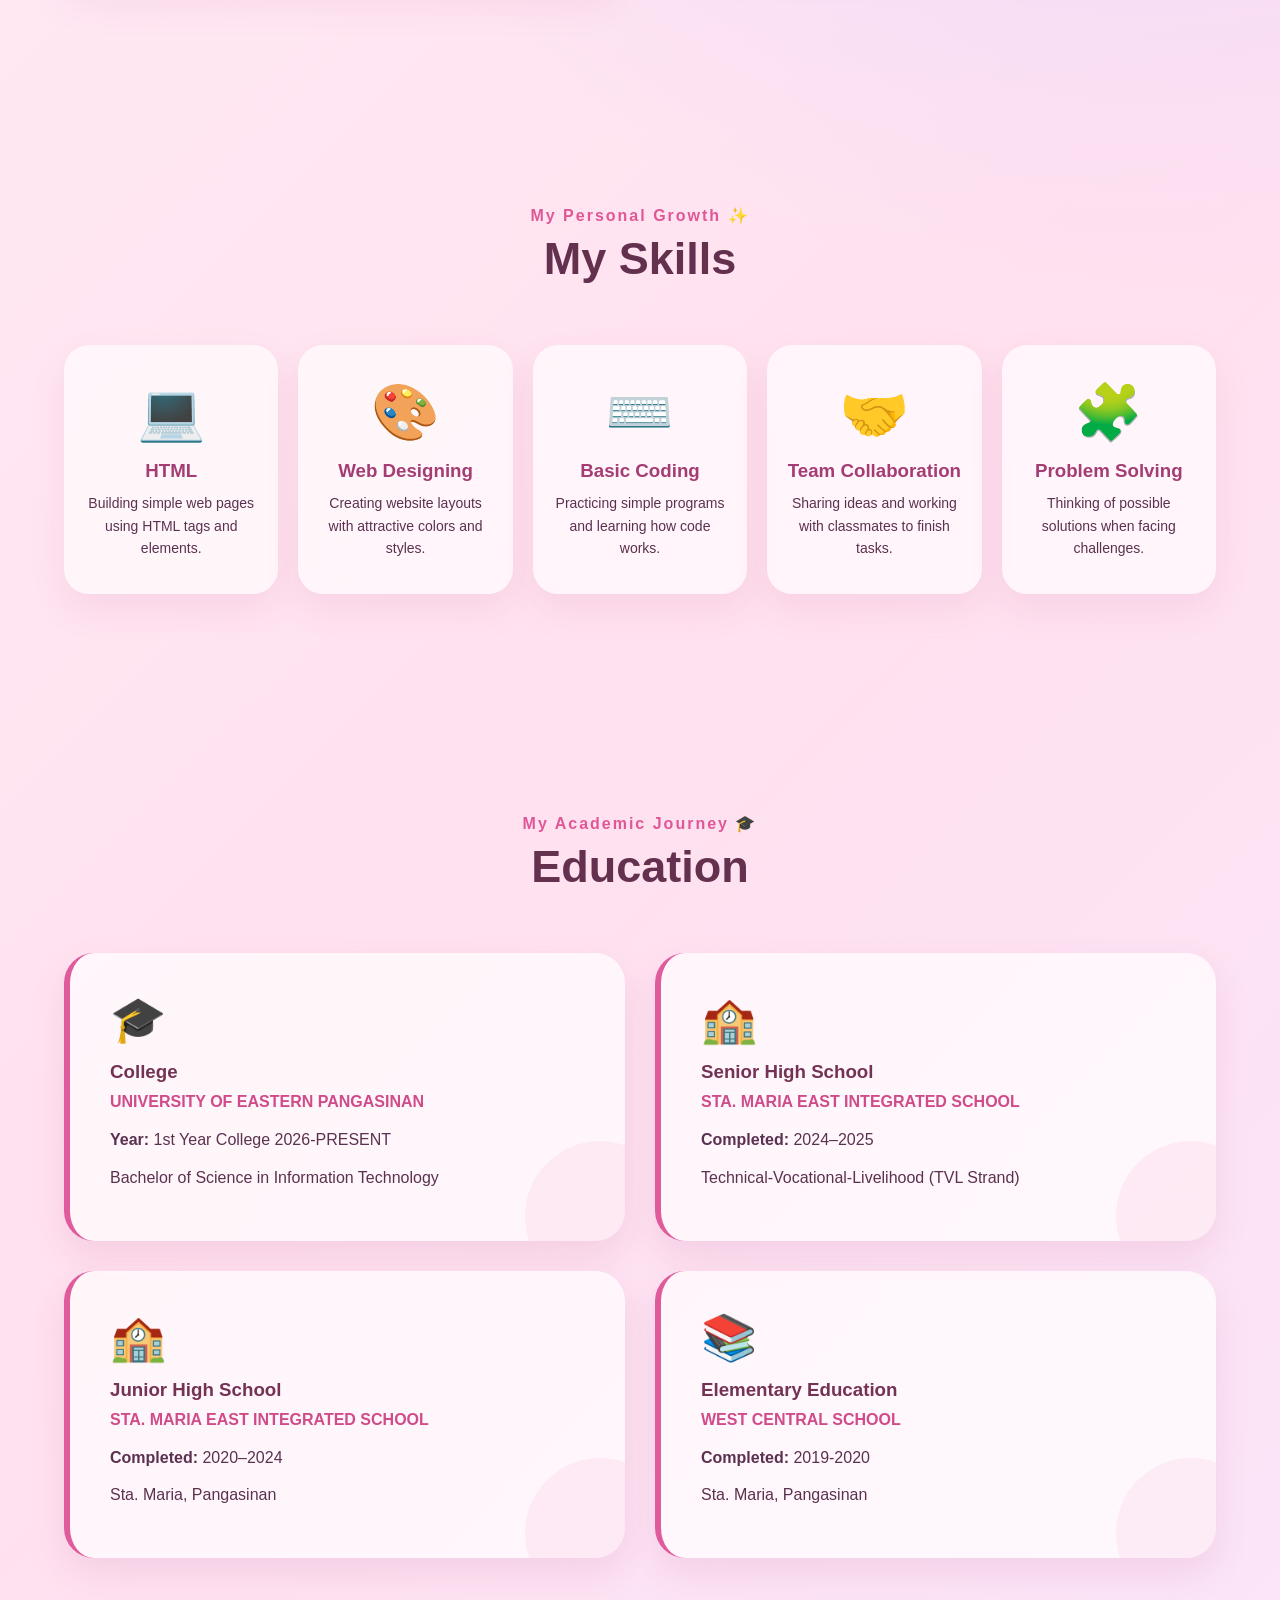
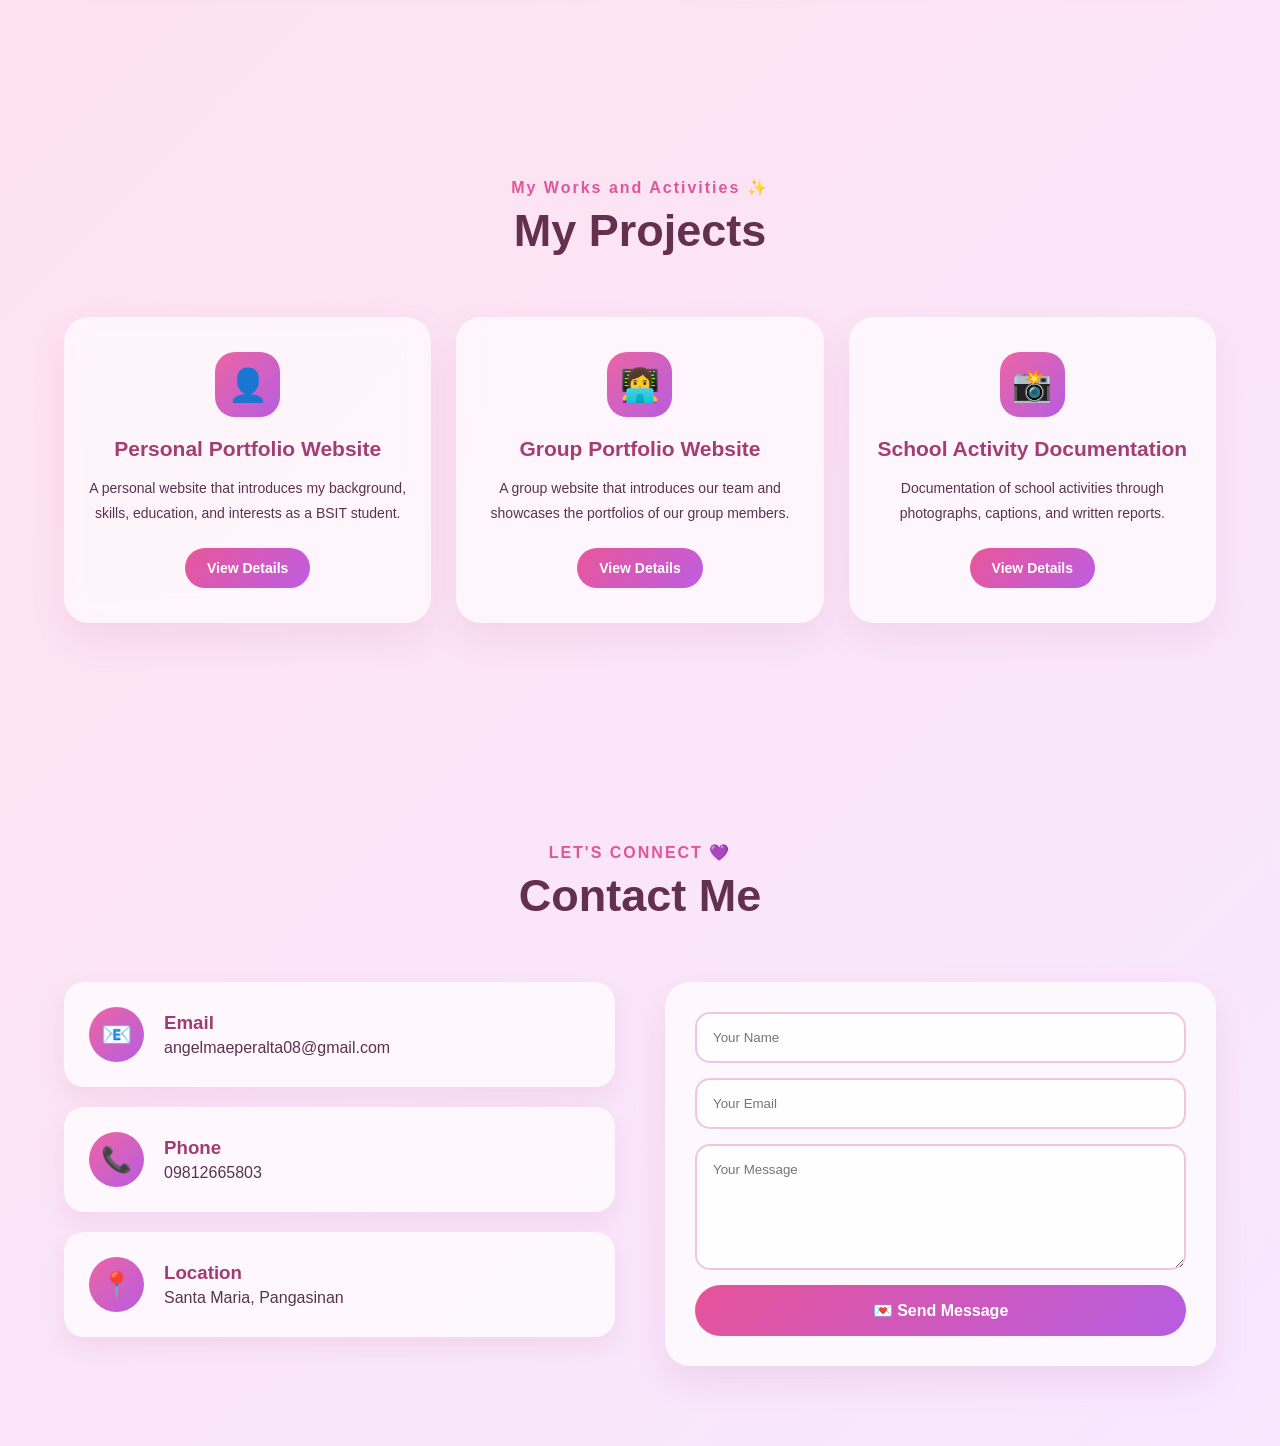
==== commit 0f3e656b: "Update angel.html" ====
--- a/angel.html
+++ b/angel.html
@@ -261,7 +261,7 @@
 
             <!-- PROJECT 1 -->
             <div class="project-card reveal">
-                <div class="project-icon">💗</div>
+                <div class="project-icon">👤</div>
                 <h3>Personal Portfolio Website</h3>
 
                 <p>
--- a/Angel.css
+++ b/Angel.css
@@ -16,27 +16,13 @@
     font-family: "Trebuchet MS", Arial, sans-serif;
 
     background:
-        radial-gradient(
-            circle at 10% 10%,
-            #ffd6e8 0,
-            transparent 25%
-        ),
-        radial-gradient(
-            circle at 90% 20%,
-            #e9d5ff 0,
-            transparent 25%
-        ),
-        linear-gradient(
-            135deg,
-            #fff0f7,
-            #ffe1ef,
-            #f7e8ff
-        );
+        radial-gradient(circle at 10% 10%, #ffd6e8 0, transparent 25%),
+        radial-gradient(circle at 90% 20%, #e9d5ff 0, transparent 25%),
+        linear-gradient(135deg, #fff0f7, #ffe1ef, #f7e8ff);
 
     color: #5b3150;
     overflow-x: hidden;
 }
-
 
 /* =========================================
    FLOATING BACKGROUND
@@ -53,13 +39,9 @@
 .floating-hearts span {
     position: absolute;
     bottom: -50px;
-
     color: rgba(236, 90, 160, 0.35);
-
     font-size: 25px;
-
-    animation:
-        floatUp 12s linear infinite;
+    animation: floatUp 12s linear infinite;
 }
 
 .floating-hearts span:nth-child(1) {
@@ -98,11 +80,8 @@
 }
 
 @keyframes floatUp {
-
     0% {
-        transform:
-            translateY(0)
-            rotate(0deg);
+        transform: translateY(0) rotate(0deg);
         opacity: 0;
     }
 
@@ -111,19 +90,14 @@
     }
 
     50% {
-        transform:
-            translateY(-50vh)
-            rotate(180deg);
+        transform: translateY(-50vh) rotate(180deg);
     }
 
     100% {
-        transform:
-            translateY(-110vh)
-            rotate(360deg);
+        transform: translateY(-110vh) rotate(360deg);
         opacity: 0;
     }
 }
-
 
 /* =========================================
    NAVBAR
@@ -133,29 +107,21 @@
     position: fixed;
     top: 0;
     left: 0;
-
     width: 100%;
-
     z-index: 1000;
-
     transition: 0.4s;
 }
 
 header.scrolled {
     background: rgba(255, 255, 255, 0.75);
-
     backdrop-filter: blur(15px);
-
-    box-shadow:
-        0 5px 25px rgba(180, 65, 130, 0.15);
+    box-shadow: 0 5px 25px rgba(180, 65, 130, 0.15);
 }
 
 .navbar {
     width: 90%;
     max-width: 1200px;
-
     margin: auto;
-
     padding: 22px 0;
 
     display: flex;
@@ -165,12 +131,9 @@
 
 .logo {
     text-decoration: none;
-
     font-size: 30px;
     font-weight: bold;
-
     color: #a83b72;
-
     transition: 0.3s;
 }
 
@@ -184,41 +147,28 @@
 
 .nav-links {
     display: flex;
-
     list-style: none;
-
     gap: 30px;
 }
 
 .nav-links a {
     position: relative;
-
     text-decoration: none;
-
     color: #663b58;
-
     font-weight: bold;
-
     transition: 0.3s;
 }
 
 .nav-links a::after {
     content: "";
-
     position: absolute;
-
     left: 50%;
     bottom: -8px;
-
     width: 0;
     height: 3px;
-
     border-radius: 10px;
-
     background: #e85b9d;
-
     transform: translateX(-50%);
-
     transition: 0.3s;
 }
 
@@ -230,24 +180,19 @@
     width: 100%;
 }
 
-
 /* =========================================
    HERO
 ========================================= */
 
 .hero {
     min-height: 100vh;
-
     width: 90%;
     max-width: 1200px;
-
     margin: auto;
 
     display: flex;
-
     justify-content: space-between;
     align-items: center;
-
     gap: 60px;
 
     padding-top: 100px;
@@ -259,66 +204,49 @@
 
 .hello {
     color: #e25094;
-
     font-size: 20px;
     font-weight: bold;
-
     margin-bottom: 15px;
-
-    animation:
-        slideDown 1s ease;
+    animation: slideDown 1s ease;
 }
 
 .hero h1 {
     font-size: clamp(45px, 7vw, 80px);
-
     line-height: 1;
-
     color: #602d4d;
-
-    animation:
-        slideLeft 1s ease;
+    animation: slideLeft 1s ease;
 }
 
 .hero h1 span {
     display: block;
 
-    background:
-        linear-gradient(
-            90deg,
-            #e64f94,
-            #b65be8,
-            #e64f94
-        );
+    background: linear-gradient(
+        90deg,
+        #e64f94,
+        #b65be8,
+        #e64f94
+    );
 
     background-size: 200%;
-
     -webkit-background-clip: text;
     -webkit-text-fill-color: transparent;
 
-    animation:
-        gradientMove 4s linear infinite;
+    animation: gradientMove 4s linear infinite;
 }
 
 .hero h2 {
     margin-top: 20px;
-
     color: #9b4b78;
-
     font-size: 25px;
 }
 
 .typing {
     border-right: 3px solid #e45a9c;
-
     padding-right: 5px;
-
-    animation:
-        blink 0.7s infinite;
+    animation: blink 0.7s infinite;
 }
 
 @keyframes blink {
-
     50% {
         border-color: transparent;
     }
@@ -326,16 +254,11 @@
 
 .hero-description {
     max-width: 600px;
-
     margin: 25px 0;
-
     line-height: 1.8;
-
     font-size: 17px;
-
     color: #704961;
 }
-
 
 /* =========================================
    BUTTONS
@@ -343,69 +266,43 @@
 
 .hero-buttons {
     display: flex;
-
     gap: 15px;
-
     flex-wrap: wrap;
 }
 
 .btn {
     display: inline-block;
-
     padding: 15px 25px;
-
     border-radius: 50px;
-
     text-decoration: none;
-
     font-weight: bold;
-
     transition: 0.4s;
-
     position: relative;
-
     overflow: hidden;
 }
 
 .primary-btn {
-    background:
-        linear-gradient(
-            135deg,
-            #e95699,
-            #bd5de2
-        );
-
+    background: linear-gradient(135deg, #e95699, #bd5de2);
     color: white;
-
-    box-shadow:
-        0 10px 25px rgba(220, 72, 145, 0.3);
+    box-shadow: 0 10px 25px rgba(220, 72, 145, 0.3);
 }
 
 .primary-btn:hover {
-    transform:
-        translateY(-6px)
-        scale(1.03);
-
-    box-shadow:
-        0 15px 35px rgba(220, 72, 145, 0.45);
+    transform: translateY(-6px) scale(1.03);
+    box-shadow: 0 15px 35px rgba(220, 72, 145, 0.45);
 }
 
 .secondary-btn {
     border: 2px solid #e35b9c;
-
     color: #c63f80;
-
     background: rgba(255,255,255,0.4);
 }
 
 .secondary-btn:hover {
     background: #e35b9c;
-
     color: white;
-
     transform: translateY(-6px);
 }
-
 
 /* =========================================
    HERO IMAGE
@@ -413,90 +310,70 @@
 
 .hero-image {
     position: relative;
-
     width: 400px;
     height: 500px;
 
     display: flex;
-
     justify-content: center;
     align-items: center;
 }
 
 .image-container {
     position: relative;
-
     width: 330px;
     height: 400px;
-
     padding: 10px;
 
-    border-radius:
-        55% 45% 55% 45%;
-
-    background:
-        linear-gradient(
-            135deg,
-            #f16ca9,
-            #b86be5,
-            #f58ab9
-        );
+    border-radius: 55% 45% 55% 45%;
+
+    background: linear-gradient(
+        135deg,
+        #f16ca9,
+        #b86be5,
+        #f58ab9
+    );
 
     animation:
         morph 8s ease-in-out infinite,
         floatImage 4s ease-in-out infinite;
 
-    box-shadow:
-        0 25px 60px rgba(181, 69, 133, 0.35);
+    box-shadow: 0 25px 60px rgba(181, 69, 133, 0.35);
 }
 
 .image-container img {
     width: 100%;
     height: 100%;
-
     object-fit: cover;
-
-    border-radius:
-        55% 45% 55% 45%;
-
+    border-radius: 55% 45% 55% 45%;
     display: block;
 }
 
 .image-glow {
     position: absolute;
-
     inset: -25px;
-
     border-radius: 50%;
 
-    background:
-        radial-gradient(
-            circle,
-            rgba(239, 100, 171, 0.35),
-            transparent 65%
-        );
+    background: radial-gradient(
+        circle,
+        rgba(239, 100, 171, 0.35),
+        transparent 65%
+    );
 
     z-index: -1;
-
-    animation:
-        pulse 2s ease-in-out infinite;
+    animation: pulse 2s ease-in-out infinite;
 }
 
 @keyframes morph {
-
     0%, 100% {
-        border-radius:
-            55% 45% 55% 45%;
+        border-radius: 55% 45% 55% 45%;
     }
 
     50% {
-        border-radius:
-            45% 55% 45% 55%;
+        border-radius: 45% 55% 45% 55%;
     }
 }
 
 @keyframes floatImage {
-
     0%, 100% {
         transform: translateY(0);
     }
@@ -507,7 +384,6 @@
 }
 
 @keyframes pulse {
-
     0%, 100% {
         transform: scale(0.9);
         opacity: 0.5;
@@ -519,20 +395,15 @@
     }
 }
 
-
 /* =========================================
    SPARKLES
 ========================================= */
 
 .sparkle {
     position: absolute;
-
     color: #e64f99;
-
     font-size: 35px;
-
-    animation:
-        sparkleMove 2s ease-in-out infinite;
+    animation: sparkleMove 2s ease-in-out infinite;
 }
 
 .sparkle-one {
@@ -543,41 +414,32 @@
 .sparkle-two {
     bottom: 80px;
     left: 10px;
-
     animation-delay: 0.5s;
 }
 
 .sparkle-three {
     top: 160px;
     left: -10px;
-
     animation-delay: 1s;
 }
 
 .sparkle-four {
     bottom: 30px;
     right: 25px;
-
     animation-delay: 1.5s;
 }
 
 @keyframes sparkleMove {
-
     0%, 100% {
-        transform:
-            scale(1)
-            rotate(0deg);
+        transform: scale(1) rotate(0deg);
         opacity: 0.5;
     }
 
     50% {
-        transform:
-            scale(1.5)
-            rotate(180deg);
+        transform: scale(1.5) rotate(180deg);
         opacity: 1;
     }
 }
-
 
 /* =========================================
    SECTIONS
@@ -586,34 +448,26 @@
 .section {
     width: 90%;
     max-width: 1200px;
-
     margin: auto;
-
     padding: 110px 0;
 }
 
 .section-title {
     text-align: center;
-
     margin-bottom: 60px;
 }
 
 .section-title p {
     color: #df5796;
-
     font-weight: bold;
-
     letter-spacing: 2px;
 }
 
 .section-title h2 {
     font-size: 45px;
-
     margin-top: 8px;
-
     color: #63304e;
 }
-
 
 /* =========================================
    SCROLL REVEAL
@@ -621,22 +475,14 @@
 
 .reveal {
     opacity: 0;
-
-    transform:
-        translateY(60px);
-
-    transition:
-        opacity 0.8s ease,
-        transform 0.8s ease;
+    transform: translateY(60px);
+    transition: opacity 0.8s ease, transform 0.8s ease;
 }
 
 .reveal.active {
     opacity: 1;
-
-    transform:
-        translateY(0);
-}
-
+    transform: translateY(0);
+}
 
 /* =========================================
    ABOUT
@@ -644,32 +490,21 @@
 
 .about-content {
     display: grid;
-
-    grid-template-columns:
-        1fr 1fr;
-
+    grid-template-columns: 1fr 1fr;
     gap: 50px;
-
     align-items: center;
 }
 
 .about-text {
-    background:
-        rgba(255,255,255,0.6);
-
+    background: rgba(255,255,255,0.6);
     padding: 35px;
-
     border-radius: 25px;
-
-    box-shadow:
-        0 15px 40px rgba(173, 72, 125, 0.1);
-
+    box-shadow: 0 15px 40px rgba(173, 72, 125, 0.1);
     backdrop-filter: blur(10px);
 }
 
 .about-text p {
     line-height: 1.8;
-
     margin-bottom: 20px;
 }
 
@@ -677,49 +512,61 @@
     color: #d64689;
 }
 
-.about-info {
-    display: flex;
-
-    flex-direction: column;
-
-    gap: 20px;
+/* PERSONAL INFORMATION */
+
+.personal-information {
+    background: rgba(255,255,255,0.6);
+    padding: 30px;
+    border-radius: 25px;
+    box-shadow: 0 15px 40px rgba(173, 72, 125, 0.1);
+    backdrop-filter: blur(10px);
+}
+
+.personal-title {
+    color: #a33d73;
+    font-size: 25px;
+    margin-bottom: 25px;
+}
+
+.personal-grid {
+    display: grid;
+    grid-template-columns: repeat(2, minmax(0, 1fr));
+    gap: 15px;
 }
 
 .info-box {
     display: flex;
-
     align-items: center;
-
-    gap: 20px;
-
-    padding: 22px;
-
-    background:
-        rgba(255,255,255,0.65);
-
+    gap: 15px;
+    padding: 18px;
+    background: rgba(255,255,255,0.65);
     border-radius: 20px;
-
     border: 1px solid rgba(255,255,255,0.8);
-
-    box-shadow:
-        0 10px 25px rgba(181, 67, 128, 0.1);
-
+    box-shadow: 0 10px 25px rgba(181, 67, 128, 0.1);
     transition: 0.4s;
+    min-width: 0;
 }
 
 .info-box:hover {
-    transform:
-        translateX(12px)
-        scale(1.02);
-
-    box-shadow:
-        0 15px 35px rgba(181, 67, 128, 0.2);
+    transform: translateY(-5px);
+    box-shadow: 0 15px 35px rgba(181, 67, 128, 0.2);
 }
 
 .info-icon {
-    font-size: 35px;
-}
-
+    font-size: 30px;
+    flex-shrink: 0;
+}
+
+.info-box h3 {
+    color: #a33d73;
+    font-size: 15px;
+    margin-bottom: 5px;
+}
+
+.info-box p {
+    font-size: 13px;
+    overflow-wrap: anywhere;
+}
 
 /* =========================================
    SKILLS
@@ -727,54 +574,30 @@
 
 .skills-container {
     display: grid;
-
-    grid-template-columns:
-        repeat(5, 1fr);
-
+    grid-template-columns: repeat(5, 1fr);
     gap: 20px;
 }
 
 .skill-card {
     position: relative;
-
     text-align: center;
-
     padding: 35px 20px;
-
     border-radius: 25px;
-
-    background:
-        rgba(255,255,255,0.65);
-
+    background: rgba(255,255,255,0.65);
     backdrop-filter: blur(10px);
-
-    box-shadow:
-        0 15px 35px rgba(183, 69, 132, 0.1);
-
-    transition:
-        0.5s cubic-bezier(.17,.67,.32,1.3);
-
+    box-shadow: 0 15px 35px rgba(183, 69, 132, 0.1);
+    transition: 0.5s cubic-bezier(.17,.67,.32,1.3);
     overflow: hidden;
 }
 
 .skill-card::before {
     content: "";
-
     position: absolute;
-
     top: 0;
     left: -100%;
-
     width: 100%;
     height: 4px;
-
-    background:
-        linear-gradient(
-            90deg,
-            #ec5b9d,
-            #b65de1
-        );
-
+    background: linear-gradient(90deg, #ec5b9d, #b65de1);
     transition: 0.5s;
 }
 
@@ -783,23 +606,15 @@
 }
 
 .skill-card:hover {
-    transform:
-        translateY(-15px)
-        rotate(-2deg);
-
-    box-shadow:
-        0 25px 45px rgba(183, 69, 132, 0.2);
+    transform: translateY(-15px) rotate(-2deg);
+    box-shadow: 0 25px 45px rgba(183, 69, 132, 0.2);
 }
 
 .skill-icon {
     font-size: 55px;
-
     margin-bottom: 15px;
-
     display: inline-block;
-
-    animation:
-        iconFloat 3s ease-in-out infinite;
+    animation: iconFloat 3s ease-in-out infinite;
 }
 
 .skill-card:nth-child(2) .skill-icon {
@@ -819,7 +634,6 @@
 }
 
 @keyframes iconFloat {
-
     0%, 100% {
         transform: translateY(0);
     }
@@ -831,16 +645,13 @@
 
 .skill-card h3 {
     color: #a33d73;
-
     margin-bottom: 10px;
 }
 
 .skill-card p {
     line-height: 1.6;
-
     font-size: 14px;
 }
-
 
 /* =========================================
    EDUCATION
@@ -848,59 +659,36 @@
 
 .education-container {
     display: grid;
-
-    grid-template-columns:
-        repeat(2, 1fr);
-
+    grid-template-columns: repeat(2, 1fr);
     gap: 30px;
 }
 
 .education-card {
     position: relative;
-
     padding: 40px;
-
-    background:
-        rgba(255,255,255,0.7);
-
+    background: rgba(255,255,255,0.7);
     border-radius: 30px;
-
-    border-left:
-        6px solid #df5b9c;
-
-    box-shadow:
-        0 15px 35px rgba(183, 69, 132, 0.12);
-
+    border-left: 6px solid #df5b9c;
+    box-shadow: 0 15px 35px rgba(183, 69, 132, 0.12);
     transition: 0.4s;
-
     overflow: hidden;
 }
 
 .education-card::after {
     content: "";
-
     position: absolute;
-
     width: 150px;
     height: 150px;
-
     border-radius: 50%;
-
-    background:
-        rgba(233, 91, 157, 0.08);
-
+    background: rgba(233, 91, 157, 0.08);
     right: -50px;
     bottom: -50px;
-
     transition: 0.5s;
 }
 
 .education-card:hover {
-    transform:
-        translateY(-10px);
-
-    box-shadow:
-        0 25px 50px rgba(183, 69, 132, 0.2);
+    transform: translateY(-10px);
+    box-shadow: 0 25px 50px rgba(183, 69, 132, 0.2);
 }
 
 .education-card:hover::after {
@@ -913,22 +701,143 @@
 
 .education-card h3 {
     margin: 15px 0 10px;
-
     color: #743254;
 }
 
 .education-card h4 {
     color: #d04b89;
-
     margin-bottom: 15px;
 }
 
 .education-card p {
     line-height: 1.7;
-
     margin-bottom: 10px;
 }
 
+/* =========================================
+   PROJECTS - ADDED SECTION
+========================================= */
+
+.projects-container {
+    display: grid;
+    grid-template-columns: repeat(3, minmax(0, 1fr));
+    gap: 25px;
+    align-items: start;
+}
+
+.project-card {
+    position: relative;
+    text-align: center;
+    padding: 35px 25px;
+    border-radius: 25px;
+    background: rgba(255,255,255,0.65);
+    backdrop-filter: blur(10px);
+    box-shadow: 0 15px 35px rgba(183, 69, 132, 0.1);
+    transition: 0.4s;
+    overflow: hidden;
+    min-width: 0;
+}
+
+.project-card::before {
+    content: "";
+    position: absolute;
+    top: 0;
+    left: -100%;
+    width: 100%;
+    height: 4px;
+    background: linear-gradient(90deg, #ec5b9d, #b65de1);
+    transition: 0.5s;
+}
+
+.project-card:hover::before {
+    left: 0;
+}
+
+.project-card:hover {
+    transform: translateY(-10px);
+    box-shadow: 0 25px 45px rgba(183, 69, 132, 0.2);
+}
+
+.project-icon {
+    width: 65px;
+    height: 65px;
+    margin: 0 auto 20px;
+    display: flex;
+    justify-content: center;
+    align-items: center;
+    border-radius: 20px;
+    background: linear-gradient(135deg, #ec65a4, #b85ce0);
+    font-size: 32px;
+}
+
+.project-card h3 {
+    color: #a33d73;
+    font-size: 21px;
+    margin-bottom: 15px;
+}
+
+.project-card > p {
+    line-height: 1.8;
+    font-size: 14px;
+}
+
+.project-btn {
+    margin-top: 22px;
+    padding: 12px 22px;
+    border: none;
+    border-radius: 50px;
+    background: linear-gradient(135deg, #e95699, #bd5de2);
+    color: white;
+    font-family: inherit;
+    font-size: 14px;
+    font-weight: bold;
+    cursor: pointer;
+    transition: 0.3s;
+}
+
+.project-btn:hover {
+    transform: translateY(-4px);
+    box-shadow: 0 10px 25px rgba(220, 72, 145, 0.3);
+}
+
+.project-details[hidden] {
+    display: none !important;
+}
+
+.project-details:not([hidden]) {
+    display: block;
+    margin-top: 22px;
+    padding: 20px;
+    border-radius: 18px;
+    background: rgba(255, 240, 247, 0.85);
+    border: 1px solid #f2c5dc;
+    text-align: left;
+    overflow-wrap: anywhere;
+    animation: projectReveal 0.4s ease;
+}
+
+.project-details h4 {
+    color: #c04485;
+    margin: 10px 0;
+}
+
+.project-details p {
+    font-size: 13px;
+    line-height: 1.8;
+    margin-bottom: 12px;
+}
+
+@keyframes projectReveal {
+    from {
+        opacity: 0;
+        transform: translateY(10px);
+    }
+
+    to {
+        opacity: 1;
+        transform: translateY(0);
+    }
+}
 
 /* =========================================
    CONTACT
@@ -940,192 +849,98 @@
 
 .contact-container {
     display: grid;
-
-    grid-template-columns:
-        1fr 1fr;
-
+    grid-template-columns: 1fr 1fr;
     gap: 50px;
-
     align-items: start;
 }
 
 .contact-details {
     display: flex;
-
     flex-direction: column;
-
     gap: 20px;
 }
 
 .contact-box {
     display: flex;
-
     align-items: center;
-
     gap: 20px;
-
     padding: 25px;
-
-    background:
-        rgba(255,255,255,0.7);
-
+    background: rgba(255,255,255,0.7);
     border-radius: 20px;
-
-    box-shadow:
-        0 10px 25px rgba(183, 69, 132, 0.1);
-
+    box-shadow: 0 10px 25px rgba(183, 69, 132, 0.1);
     transition: 0.4s;
 }
 
 .contact-box:hover {
-    transform:
-        translateX(10px);
-
-    box-shadow:
-        0 15px 35px rgba(183, 69, 132, 0.2);
+    transform: translateX(10px);
+    box-shadow: 0 15px 35px rgba(183, 69, 132, 0.2);
 }
 
 .contact-icon {
     width: 55px;
     height: 55px;
-
     display: flex;
-
     justify-content: center;
     align-items: center;
-
     border-radius: 50%;
-
-    background:
-        linear-gradient(
-            135deg,
-            #ec65a4,
-            #b85ce0
-        );
-
+    background: linear-gradient(135deg, #ec65a4, #b85ce0);
     font-size: 25px;
-
     color: white;
-
     flex-shrink: 0;
 }
 
 .contact-box h3 {
     color: #9f3c72;
-
     margin-bottom: 5px;
 }
 
 .contact-form {
     display: flex;
-
     flex-direction: column;
-
     gap: 15px;
-
     padding: 30px;
-
-    background:
-        rgba(255,255,255,0.7);
-
+    background: rgba(255,255,255,0.7);
     border-radius: 25px;
-
-    box-shadow:
-        0 15px 35px rgba(183, 69, 132, 0.12);
+    box-shadow: 0 15px 35px rgba(183, 69, 132, 0.12);
 }
 
 .contact-form input,
 .contact-form textarea {
     width: 100%;
-
     padding: 16px;
-
     border: 2px solid #f2c5dc;
-
     border-radius: 15px;
-
     outline: none;
-
     font-family: inherit;
-
-    background:
-        rgba(255,255,255,0.8);
-
+    background: rgba(255,255,255,0.8);
     color: #63304e;
-
     transition: 0.3s;
-
     resize: vertical;
 }
 
 .contact-form input:focus,
 .contact-form textarea:focus {
     border-color: #dc5796;
-
-    box-shadow:
-        0 0 0 4px rgba(220,87,150,0.1);
-
+    box-shadow: 0 0 0 4px rgba(220,87,150,0.1);
     transform: scale(1.01);
 }
 
 .contact-form button {
     padding: 16px;
-
     border: none;
-
     border-radius: 50px;
-
-    background:
-        linear-gradient(
-            135deg,
-            #e65398,
-            #b65de0
-        );
-
+    background: linear-gradient(135deg, #e65398, #b65de0);
     color: white;
-
     font-weight: bold;
-
     font-size: 16px;
-
     cursor: pointer;
-
     transition: 0.4s;
 }
 
 .contact-form button:hover {
-    transform:
-        translateY(-5px);
-
-    box-shadow:
-        0 15px 30px rgba(211, 76, 143, 0.3);
-}
-
-
-/* =========================================
-   FOOTER
-========================================= */
-
-footer {
-    text-align: center;
-
-    padding: 35px 20px;
-
-    background:
-        rgba(255,255,255,0.55);
-
-    border-top:
-        1px solid rgba(255,255,255,0.8);
-
-    color: #75415f;
-
-    line-height: 2;
-}
-
-footer strong {
-    color: #d7478b;
-}
-
+    transform: translateY(-5px);
+    box-shadow: 0 15px 30px rgba(211, 76, 143, 0.3);
+}
 
 /* =========================================
    BACK TO TOP
@@ -1133,51 +948,29 @@
 
 .back-top {
     position: fixed;
-
     right: 25px;
     bottom: 25px;
-
     width: 50px;
     height: 50px;
-
     display: flex;
-
     align-items: center;
     justify-content: center;
-
     border-radius: 50%;
-
     text-decoration: none;
-
     color: white;
-
     font-size: 25px;
-
-    background:
-        linear-gradient(
-            135deg,
-            #e85c9e,
-            #b45bdd
-        );
-
-    box-shadow:
-        0 10px 25px rgba(183, 69, 132, 0.3);
-
+    background: linear-gradient(135deg, #e85c9e, #b45bdd);
+    box-shadow: 0 10px 25px rgba(183, 69, 132, 0.3);
     transition: 0.3s;
-
-    animation:
-        bounce 2s infinite;
+    animation: bounce 2s infinite;
 }
 
 .back-top:hover {
-    transform:
-        scale(1.15);
-
+    transform: scale(1.15);
     animation: none;
 }
 
 @keyframes bounce {
-
     0%, 100% {
         transform: translateY(0);
     }
@@ -1187,13 +980,11 @@
     }
 }
 
-
 /* =========================================
    GENERAL ANIMATIONS
 ========================================= */
 
 @keyframes slideDown {
-
     from {
         opacity: 0;
         transform: translateY(-40px);
@@ -1206,7 +997,6 @@
 }
 
 @keyframes slideLeft {
-
     from {
         opacity: 0;
         transform: translateX(-70px);
@@ -1219,7 +1009,6 @@
 }
 
 @keyframes gradientMove {
-
     0% {
         background-position: 0%;
     }
@@ -1229,23 +1018,22 @@
     }
 }
 
-
 /* =========================================
    RESPONSIVE
 ========================================= */
 
 @media (max-width: 1000px) {
-
     .skills-container {
-        grid-template-columns:
-            repeat(2, 1fr);
+        grid-template-columns: repeat(2, 1fr);
+    }
+
+    .projects-container {
+        grid-template-columns: repeat(2, minmax(0, 1fr));
     }
 
     .hero {
         flex-direction: column;
-
         text-align: center;
-
         padding-top: 150px;
     }
 
@@ -1261,23 +1049,17 @@
     .hero-image {
         margin-top: 30px;
     }
-
-}
-
+}
 
 @media (max-width: 750px) {
-
     .navbar {
         flex-direction: column;
-
         gap: 15px;
     }
 
     .nav-links {
         gap: 15px;
-
         flex-wrap: wrap;
-
         justify-content: center;
     }
 
@@ -1287,7 +1069,8 @@
         grid-template-columns: 1fr;
     }
 
-    .skills-container {
+    .skills-container,
+    .projects-container {
         grid-template-columns: 1fr;
     }
 
@@ -1307,15 +1090,11 @@
     .section-title h2 {
         font-size: 38px;
     }
-
-}
-
+}
 
 @media (max-width: 450px) {
-
     .nav-links {
         font-size: 13px;
-
         gap: 10px;
     }
 
@@ -1339,3 +1118,12 @@
     .section {
         padding: 80px 0;
     }
+
+    .personal-grid {
+        grid-template-columns: 1fr;
+    }
+
+    .project-card {
+        padding: 30px 20px;
+    }
+}
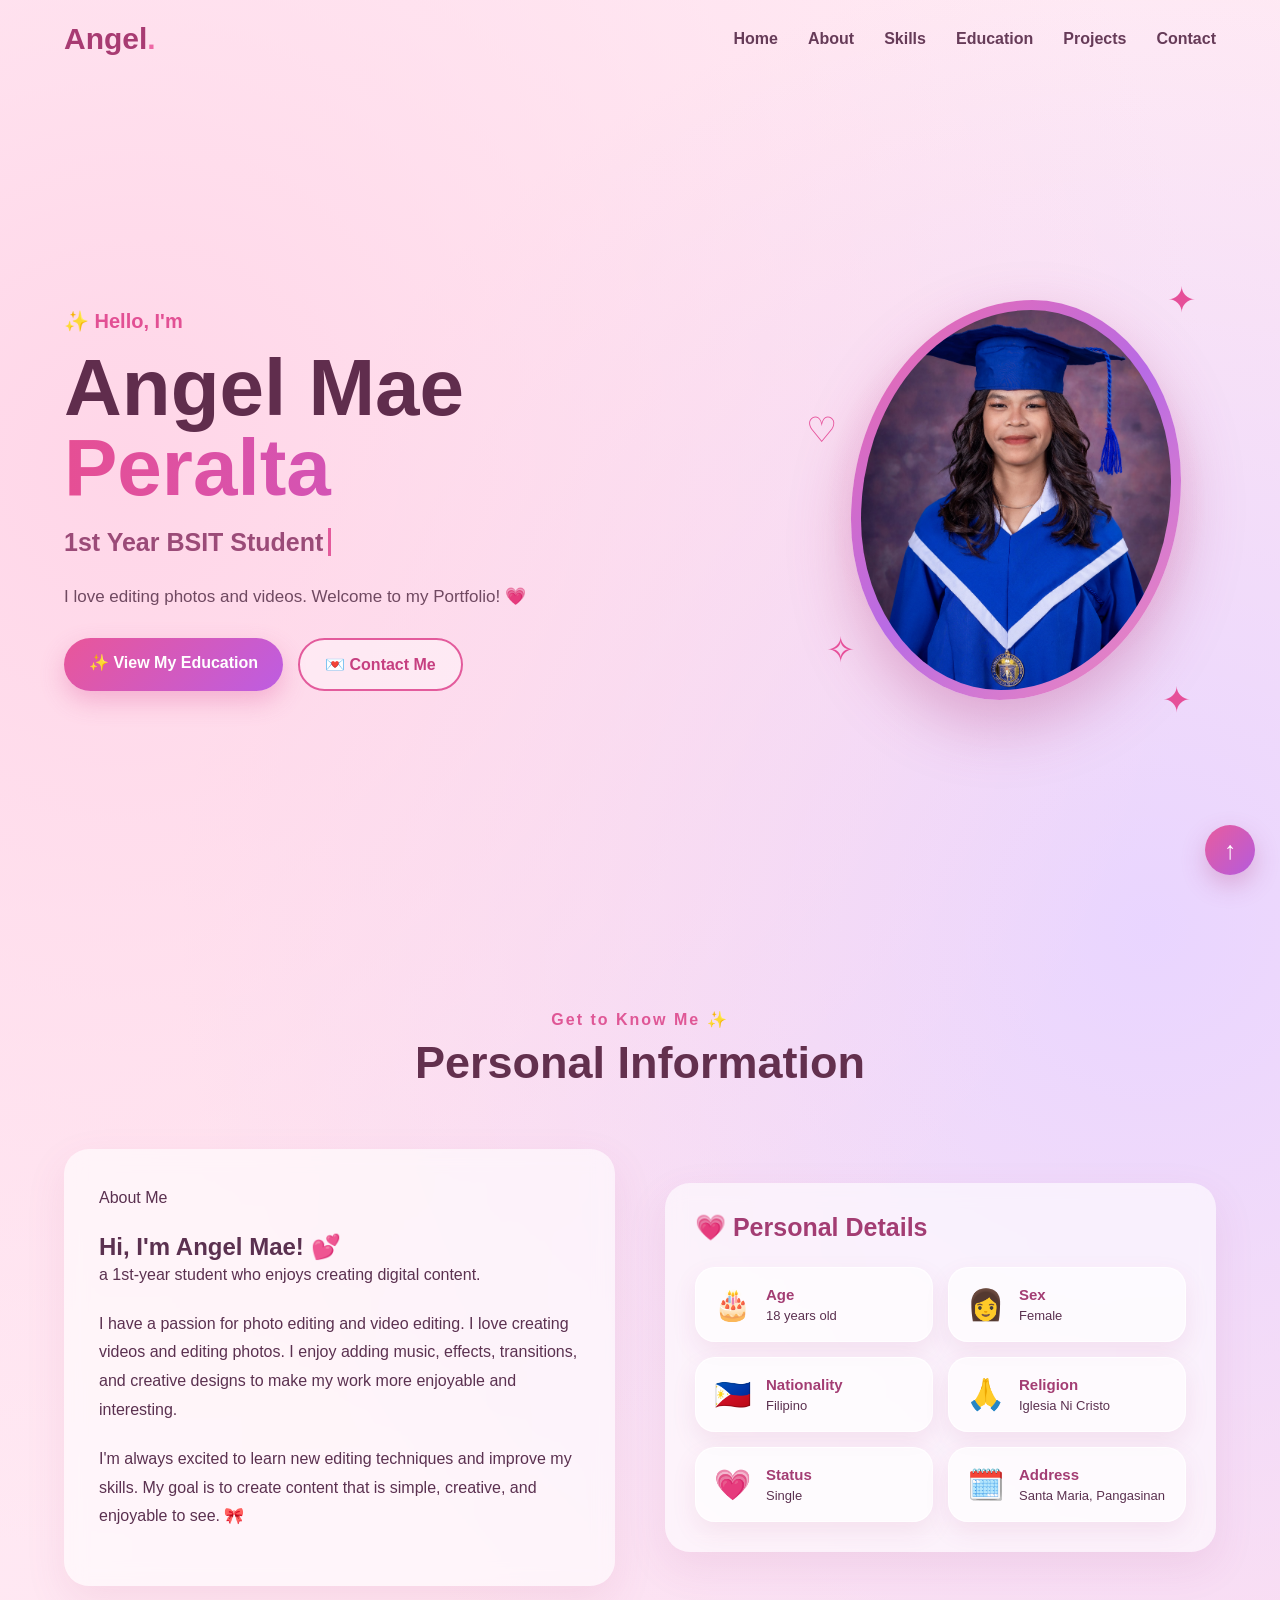
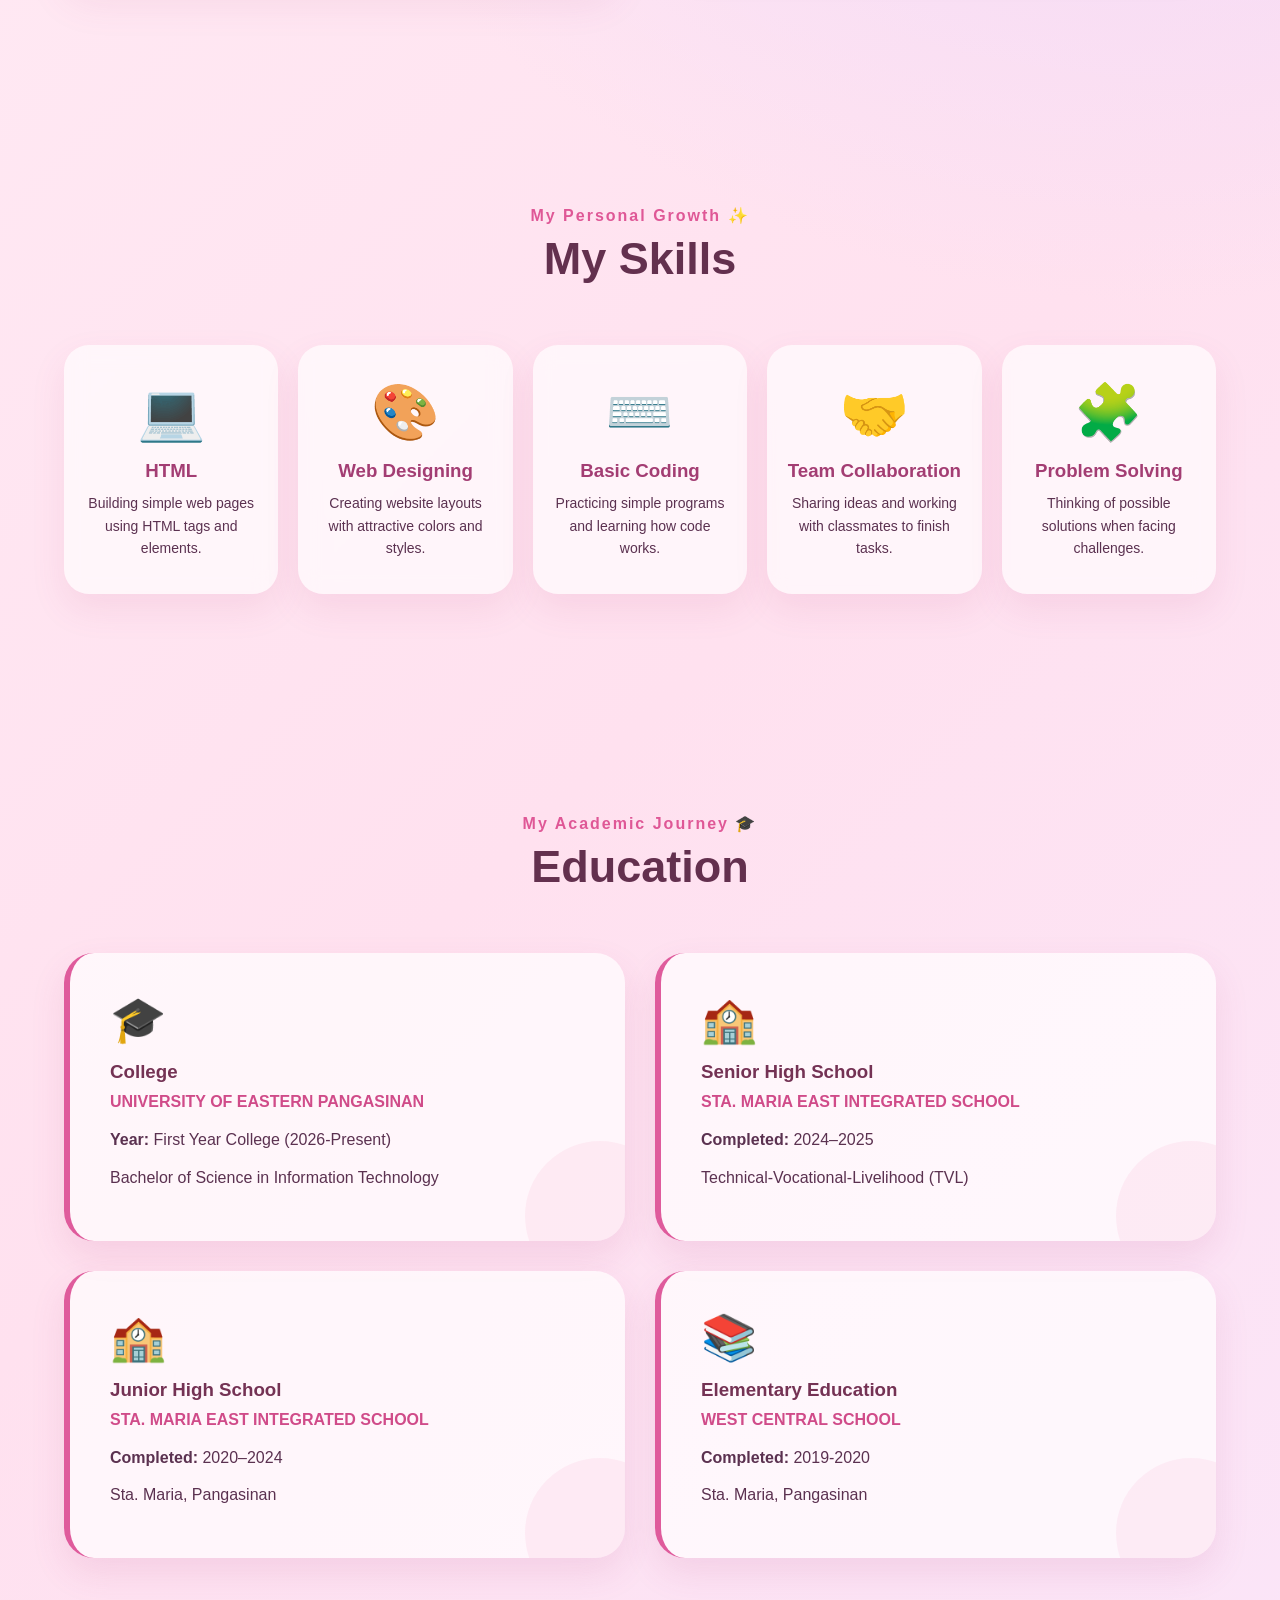
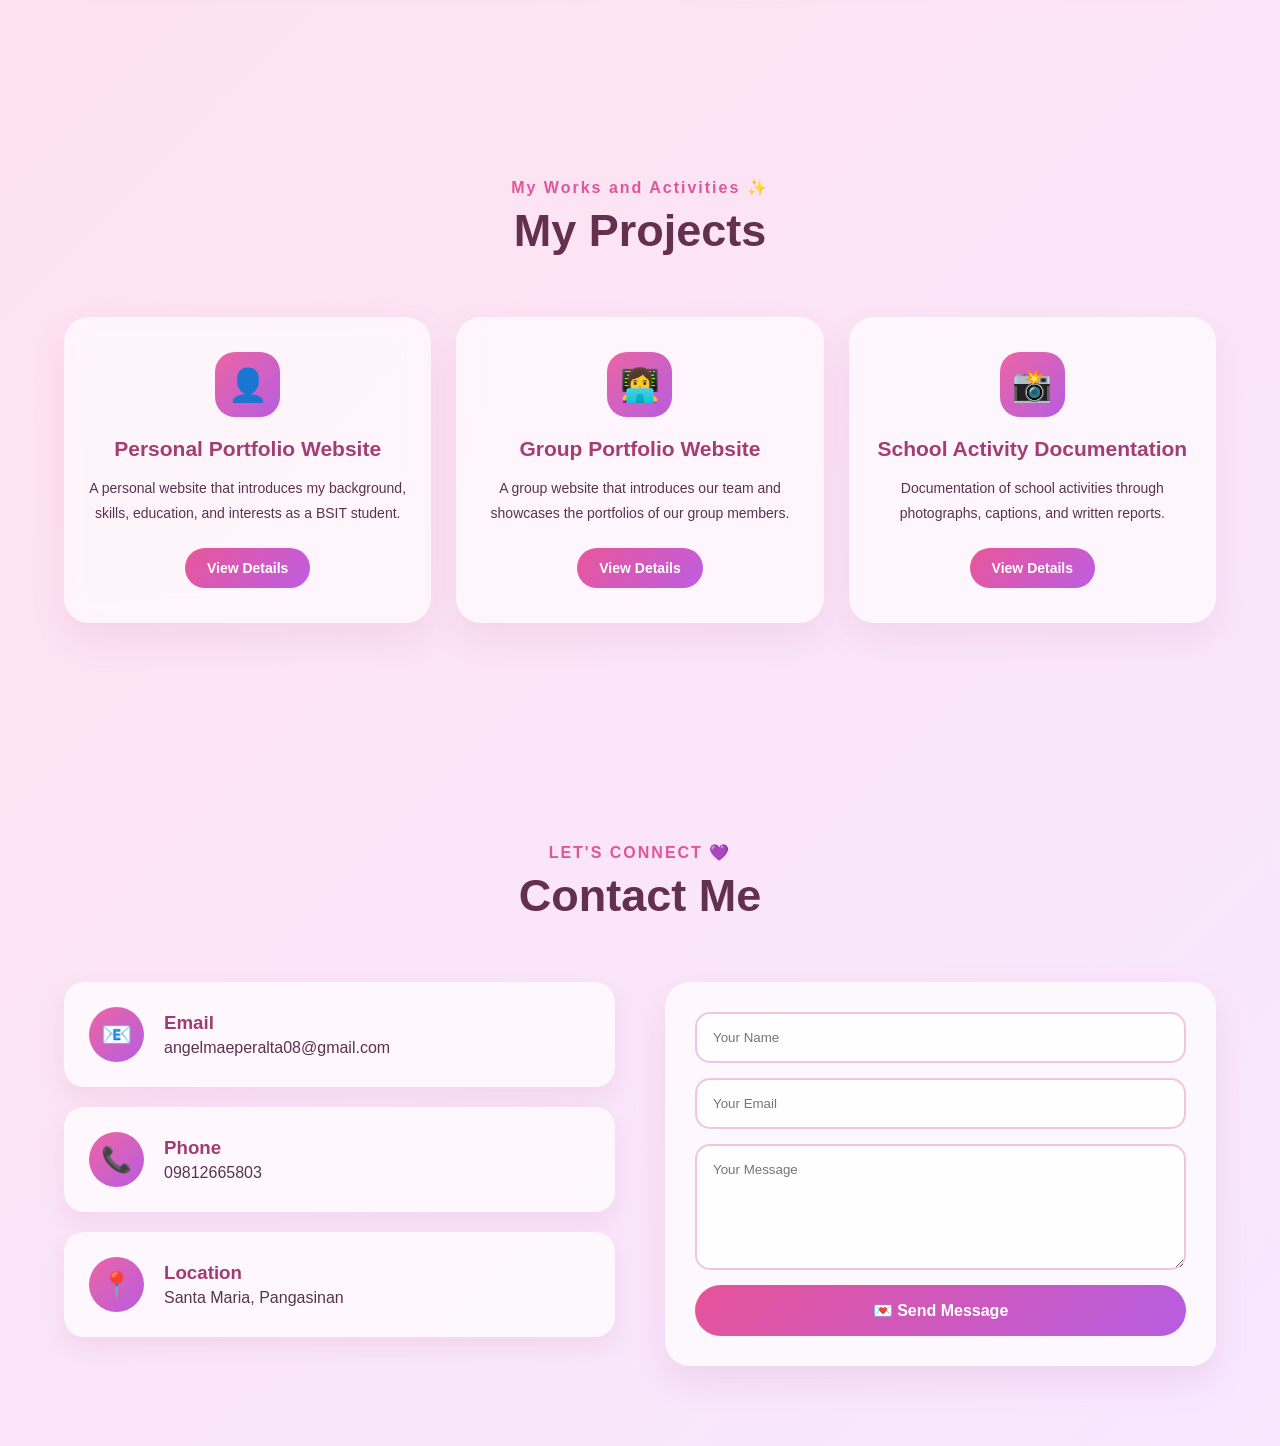
==== commit 3bffefeb: "Update angel.html" ====
--- a/angel.html
+++ b/angel.html
@@ -51,7 +51,7 @@
             </h2>
 
             <p class="hero-description">
-                I love creating video and photo editing.
+                I love editing photos and videos.
                 Welcome to my Portfolio! 💗
             </p>
 
@@ -82,7 +82,7 @@
     <!-- ABOUT -->
     <section id="about" class="section">
         <div class="section-title reveal">
-            <p>Get To Know Me ✨</p>
+            <p>Get to Know Me ✨</p>
             <h2>Personal Information</h2>
         </div>
 
@@ -220,7 +220,7 @@
                 <span class="education-icon">🎓</span>
                 <h3>College</h3>
                 <h4>UNIVERSITY OF EASTERN PANGASINAN</h4>
-                <p><strong>Year:</strong> 1st Year College 2026-PRESENT</p>
+                <p><strong>Year:</strong> First Year College (2026-Present)</p>
                 <p>Bachelor of Science in Information Technology</p>
             </div>
 
@@ -229,7 +229,7 @@
                 <h3>Senior High School</h3>
                 <h4>STA. MARIA EAST INTEGRATED SCHOOL</h4>
                 <p><strong>Completed:</strong> 2024–2025</p>
-                <p>Technical-Vocational-Livelihood (TVL Strand)</p>
+                <p>Technical-Vocational-Livelihood (TVL)</p>
             </div>
 
             <div class="education-card reveal">
